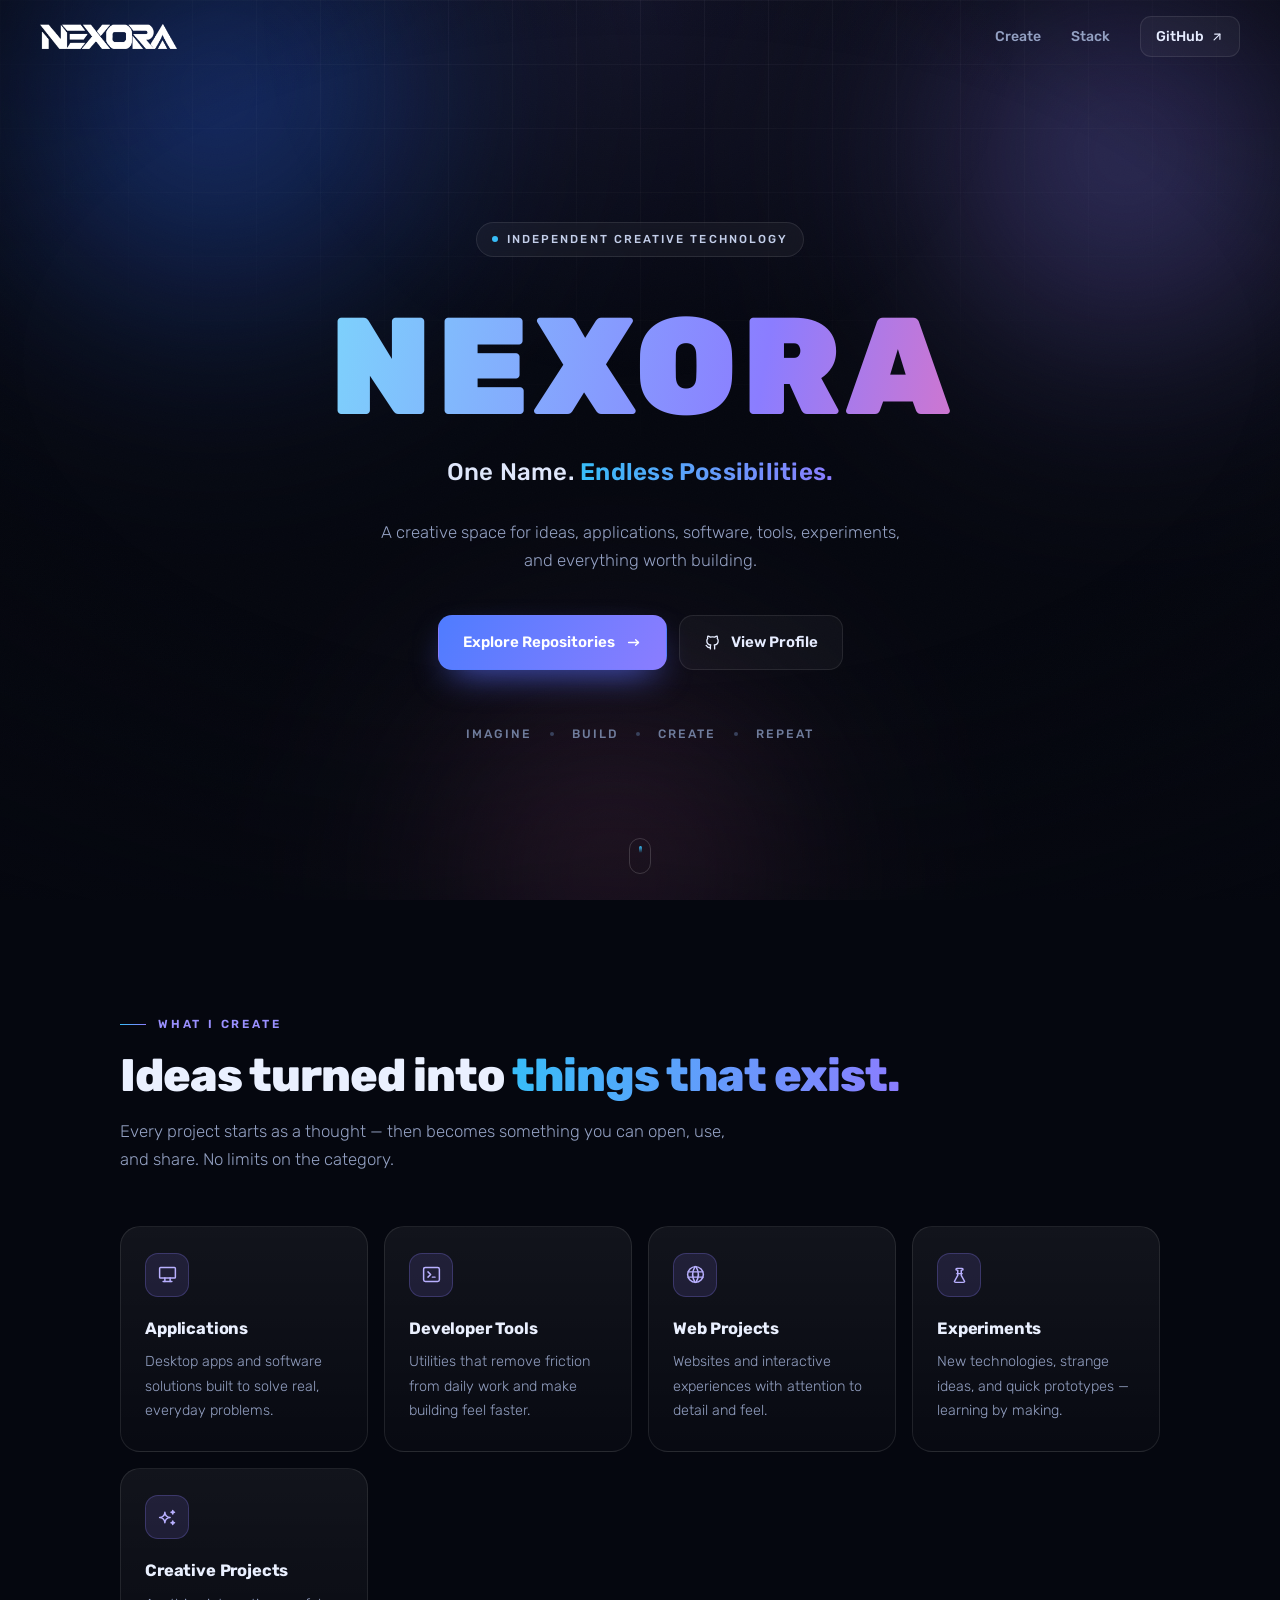
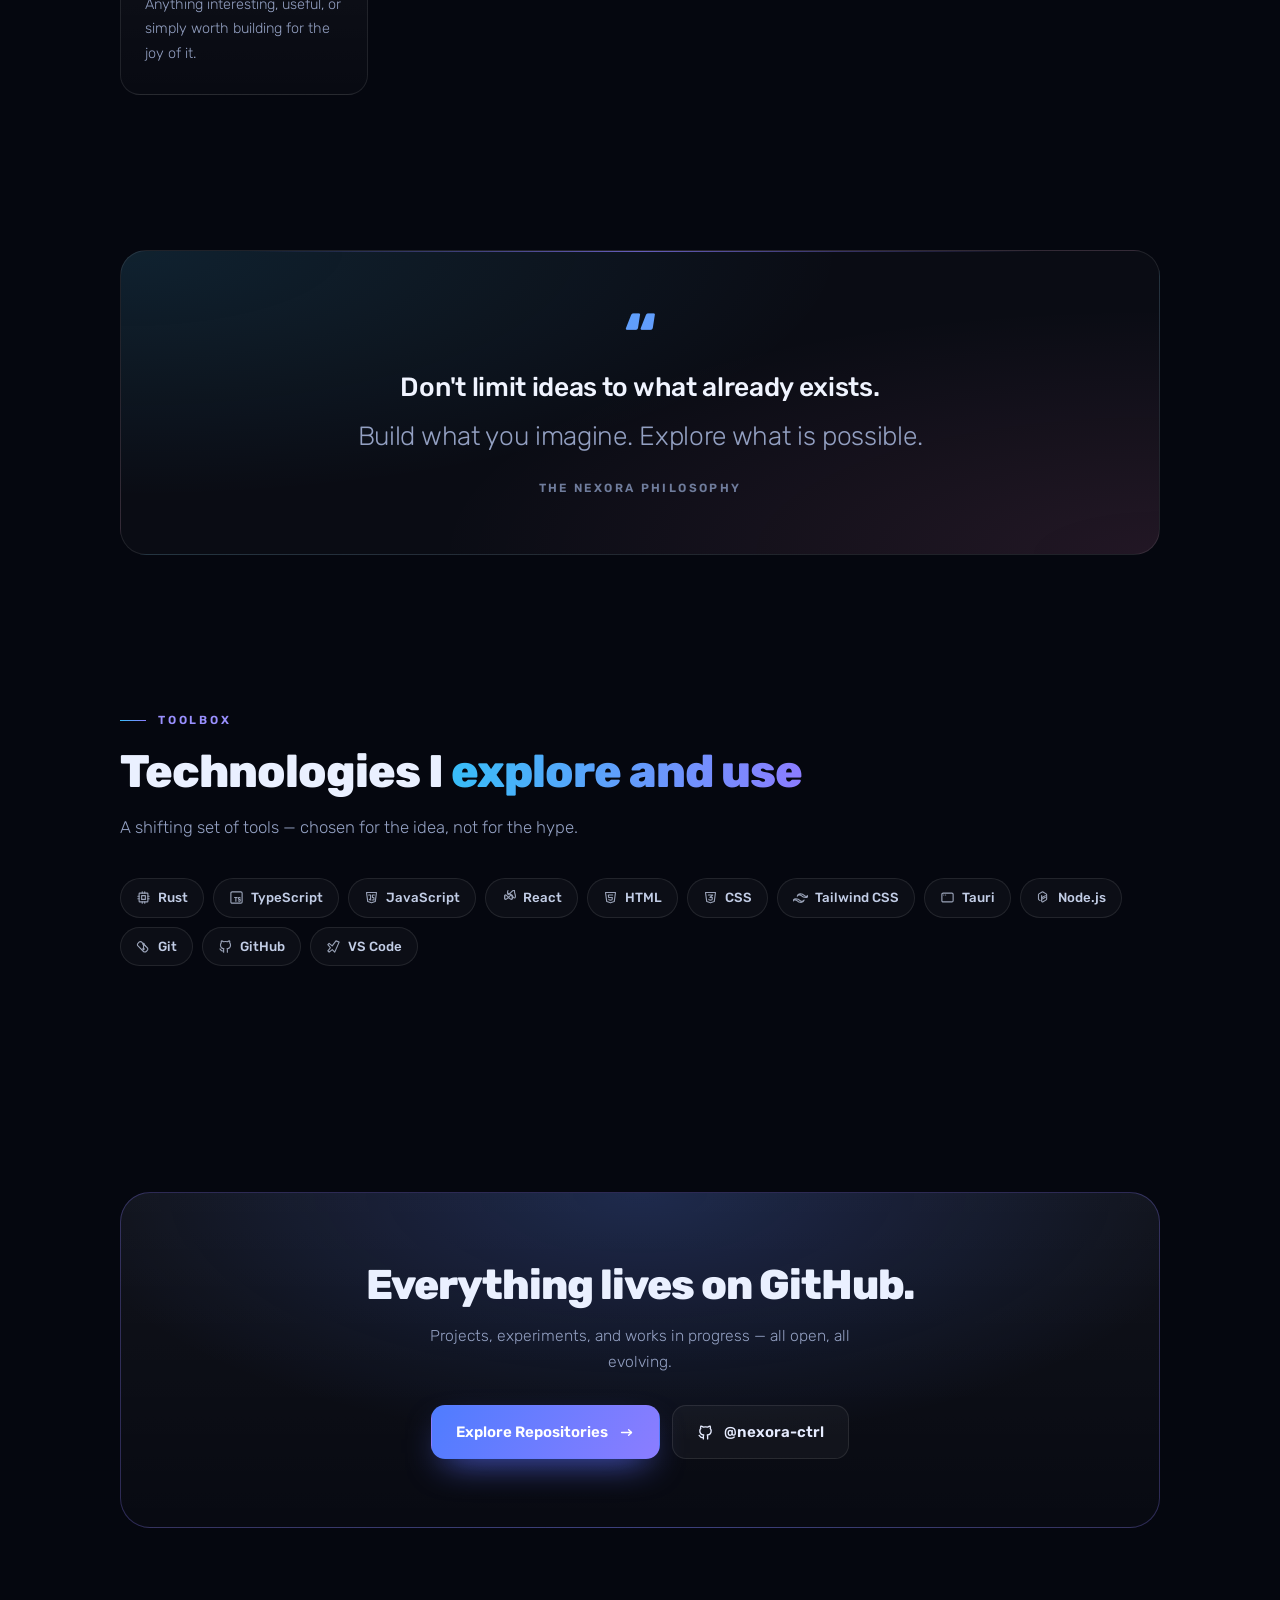
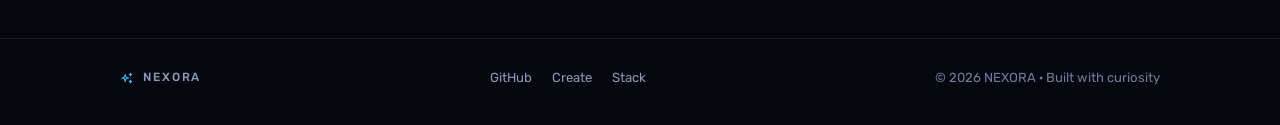
==== index.html @ 75164901 "feat: redesign landing page with Rubik font, Tabler icons, custom white logo, and blue gradient favi" ====
<!DOCTYPE html>
<html lang="en">
<head>
  <meta charset="UTF-8" />
  <meta name="viewport" content="width=device-width, initial-scale=1.0" />
  <title>NEXORA — One Name. Endless Possibilities.</title>

  <meta name="description" content="NEXORA is an independent creative technology space where ideas become applications, tools, and experiments worth building." />
  <meta name="theme-color" content="#05070f" />
  <meta name="color-scheme" content="dark" />

  <!-- Open Graph -->
  <meta property="og:type" content="website" />
  <meta property="og:title" content="NEXORA — One Name. Endless Possibilities." />
  <meta property="og:description" content="A creative space for ideas, applications, software, tools, and experiments worth building." />
  <meta property="og:url" content="https://nexora-ctrl.github.io" />

  <!-- Favicon -->
  <link rel="icon" type="image/svg+xml" href="favicon.svg" />
  <link rel="icon" type="image/png" sizes="32x32" href="favicon-32x32.png" />
  <link rel="apple-touch-icon" sizes="192x192" href="favicon.png" />

  <!-- Font: Rubik -->
  <link rel="preconnect" href="https://fonts.googleapis.com" />
  <link rel="preconnect" href="https://fonts.gstatic.com" crossorigin />
  <link href="https://fonts.googleapis.com/css2?family=Rubik:ital,wght@0,300..900;1,300..900&display=swap" rel="stylesheet" />

  <link rel="stylesheet" href="style.css" />
</head>

<body>
  <!-- Decorative background -->
  <div class="bg" aria-hidden="true">
    <div class="aurora a1"></div>
    <div class="aurora a2"></div>
    <div class="aurora a3"></div>
    <div class="grid"></div>
    <div class="grain"></div>
    <div class="vignette"></div>
  </div>
  <div class="spotlight" aria-hidden="true"></div>

  <!-- Header -->
  <header class="site-header" id="header">
    <a class="brand" href="#top" aria-label="NEXORA — back to top">
      <img src="logo-white.png" alt="NEXORA" class="brand-logo" width="138" height="25" />
    </a>
    <nav class="nav" aria-label="Main navigation">
      <a href="#create">Create</a>
      <a href="#stack">Stack</a>
      <a class="nav-cta" href="https://github.com/nexora-ctrl" target="_blank" rel="noopener">
        <span>GitHub</span>
        <svg xmlns="http://www.w3.org/2000/svg" width="14" height="14" viewBox="0 0 24 24" fill="none" stroke="currentColor" stroke-width="2" stroke-linecap="round" stroke-linejoin="round" class="icon-tabler" aria-hidden="true">
          <path stroke="none" d="M0 0h24v24H0z" fill="none"/>
          <path d="M17 7l-10 10" />
          <path d="M8 7l9 0l0 9" />
        </svg>
      </a>
    </nav>
  </header>

  <main id="top">
    <!-- Hero -->
    <section class="hero">
      <p class="badge reveal" style="--d: 0ms">
        <span class="dot" aria-hidden="true"></span>
        Independent Creative Technology
      </p>

      <h1 class="reveal" style="--d: 90ms">NEXORA</h1>

      <p class="tagline reveal" style="--d: 170ms">
        One Name. <span>Endless Possibilities.</span>
      </p>

      <p class="lead reveal" style="--d: 240ms">
        A creative space for ideas, applications, software, tools,
        experiments, and everything worth building.
      </p>

      <div class="actions reveal" style="--d: 320ms">
        <a class="btn btn-primary" href="https://github.com/nexora-ctrl?tab=repositories" target="_blank" rel="noopener">
          <span>Explore Repositories</span>
          <svg xmlns="http://www.w3.org/2000/svg" width="18" height="18" viewBox="0 0 24 24" fill="none" stroke="currentColor" stroke-width="2" stroke-linecap="round" stroke-linejoin="round" class="icon-tabler" aria-hidden="true">
            <path stroke="none" d="M0 0h24v24H0z" fill="none"/>
            <path d="M5 12l14 0" />
            <path d="M15 16l4 -4" />
            <path d="M15 8l4 4" />
          </svg>
        </a>
        <a class="btn btn-ghost" href="https://github.com/nexora-ctrl" target="_blank" rel="noopener">
          <svg xmlns="http://www.w3.org/2000/svg" width="18" height="18" viewBox="0 0 24 24" fill="none" stroke="currentColor" stroke-width="2" stroke-linecap="round" stroke-linejoin="round" class="icon-tabler" aria-hidden="true">
            <path stroke="none" d="M0 0h24v24H0z" fill="none"/>
            <path d="M9 19c-4.3 1.4 -4.3 -2.5 -6 -3m12 5v-3.5c0 -1 .1 -1.4 -.5 -2c2.8 -.3 5.5 -1.4 5.5 -6a4.6 4.6 0 0 0 -1.3 -3.2a4.2 4.2 0 0 0 -.1 -3.2s-1.1 -.3 -3.5 1.3a12.3 12.3 0 0 0 -6.2 0c-2.4 -1.6 -3.5 -1.3 -3.5 -1.3a4.2 4.2 0 0 0 -.1 3.2a4.6 4.6 0 0 0 -1.3 3.2c0 4.6 2.7 5.7 5.5 6c-.6 .6 -.6 1.2 -.5 2v3.5" />
          </svg>
          <span>View Profile</span>
        </a>
      </div>

      <div class="hero-meta reveal" style="--d: 400ms">
        <span>Imagine</span>
        <span class="sep" aria-hidden="true"></span>
        <span>Build</span>
        <span class="sep" aria-hidden="true"></span>
        <span>Create</span>
        <span class="sep" aria-hidden="true"></span>
        <span>Repeat</span>
      </div>

      <div class="scroll-hint" aria-hidden="true"><i></i></div>
    </section>

    <!-- What I create -->
    <section class="section wrap" id="create">
      <p class="eyebrow reveal">What I Create</p>
      <h2 class="reveal" style="--d: 70ms">
        Ideas turned into <em>things that exist.</em>
      </h2>
      <p class="lead reveal" style="--d: 130ms">
        Every project starts as a thought — then becomes something you can
        open, use, and share. No limits on the category.
      </p>

      <div class="cards">
        <article class="card reveal" style="--d: 0ms">
          <div class="icon" aria-hidden="true">
            <svg xmlns="http://www.w3.org/2000/svg" width="22" height="22" viewBox="0 0 24 24" fill="none" stroke="currentColor" stroke-width="1.8" stroke-linecap="round" stroke-linejoin="round" class="icon-tabler">
              <path stroke="none" d="M0 0h24v24H0z" fill="none"/>
              <path d="M3 5a1 1 0 0 1 1 -1h16a1 1 0 0 1 1 1v10a1 1 0 0 1 -1 1h-16a1 1 0 0 1 -1 -1v-10z" />
              <path d="M7 20h10" />
              <path d="M9 16v4" />
              <path d="M15 16v4" />
            </svg>
          </div>
          <h3>Applications</h3>
          <p>Desktop apps and software solutions built to solve real, everyday problems.</p>
        </article>

        <article class="card reveal" style="--d: 80ms">
          <div class="icon" aria-hidden="true">
            <svg xmlns="http://www.w3.org/2000/svg" width="22" height="22" viewBox="0 0 24 24" fill="none" stroke="currentColor" stroke-width="1.8" stroke-linecap="round" stroke-linejoin="round" class="icon-tabler">
              <path stroke="none" d="M0 0h24v24H0z" fill="none"/>
              <path d="M8 9l3 3l-3 3" />
              <path d="M13 15l3 0" />
              <path d="M3 4m0 2a2 2 0 0 1 2 -2h14a2 2 0 0 1 2 2v12a2 2 0 0 1 -2 2h-14a2 2 0 0 1 -2 -2z" />
            </svg>
          </div>
          <h3>Developer Tools</h3>
          <p>Utilities that remove friction from daily work and make building feel faster.</p>
        </article>

        <article class="card reveal" style="--d: 160ms">
          <div class="icon" aria-hidden="true">
            <svg xmlns="http://www.w3.org/2000/svg" width="22" height="22" viewBox="0 0 24 24" fill="none" stroke="currentColor" stroke-width="1.8" stroke-linecap="round" stroke-linejoin="round" class="icon-tabler">
              <path stroke="none" d="M0 0h24v24H0z" fill="none"/>
              <path d="M3 12a9 9 0 1 0 18 0a9 9 0 0 0 -18 0" />
              <path d="M3.6 9h16.8" />
              <path d="M3.6 15h16.8" />
              <path d="M11.5 3a17 17 0 0 0 0 18" />
              <path d="M12.5 3a17 17 0 0 1 0 18" />
            </svg>
          </div>
          <h3>Web Projects</h3>
          <p>Websites and interactive experiences with attention to detail and feel.</p>
        </article>

        <article class="card reveal" style="--d: 240ms">
          <div class="icon" aria-hidden="true">
            <svg xmlns="http://www.w3.org/2000/svg" width="22" height="22" viewBox="0 0 24 24" fill="none" stroke="currentColor" stroke-width="1.8" stroke-linecap="round" stroke-linejoin="round" class="icon-tabler">
              <path stroke="none" d="M0 0h24v24H0z" fill="none"/>
              <path d="M6.141 20a2 2 0 0 0 1.859 1h8a2 2 0 0 0 1.859 -1l-3.859 -7v-6h1a1 1 0 0 0 0 -2h-6a1 1 0 0 0 0 2h1v6l-3.859 7z" />
              <path d="M9 11l6 0" />
            </svg>
          </div>
          <h3>Experiments</h3>
          <p>New technologies, strange ideas, and quick prototypes — learning by making.</p>
        </article>

        <article class="card reveal" style="--d: 320ms">
          <div class="icon" aria-hidden="true">
            <svg xmlns="http://www.w3.org/2000/svg" width="22" height="22" viewBox="0 0 24 24" fill="none" stroke="currentColor" stroke-width="1.8" stroke-linecap="round" stroke-linejoin="round" class="icon-tabler">
              <path stroke="none" d="M0 0h24v24H0z" fill="none"/>
              <path d="M16 18a2 2 0 0 1 2 2a2 2 0 0 1 2 -2a2 2 0 0 1 -2 -2a2 2 0 0 1 -2 2zm0 -12a2 2 0 0 1 2 2a2 2 0 0 1 2 -2a2 2 0 0 1 -2 -2a2 2 0 0 1 -2 2zm-7 12a6 6 0 0 1 6 -6a6 6 0 0 1 -6 -6a6 6 0 0 1 -6 6a6 6 0 0 1 6 6z" />
            </svg>
          </div>
          <h3>Creative Projects</h3>
          <p>Anything interesting, useful, or simply worth building for the joy of it.</p>
        </article>
      </div>
    </section>

    <!-- Philosophy -->
    <div class="quote-block wrap">
      <div class="quote-inner reveal">
        <div class="qmark" aria-hidden="true">&ldquo;</div>
        <blockquote>
          Don't limit ideas to what already exists.
          <span>Build what you imagine. Explore what is possible.</span>
        </blockquote>
        <cite>The NEXORA Philosophy</cite>
      </div>
    </div>

    <!-- Stack -->
    <section class="section wrap" id="stack">
      <p class="eyebrow reveal">Toolbox</p>
      <h2 class="reveal" style="--d: 70ms">
        Technologies I <em>explore and use</em>
      </h2>
      <p class="lead reveal" style="--d: 130ms">
        A shifting set of tools — chosen for the idea, not for the hype.
      </p>

      <div class="chips reveal" style="--d: 200ms">
        <span class="chip">
          <svg xmlns="http://www.w3.org/2000/svg" width="15" height="15" viewBox="0 0 24 24" fill="none" stroke="currentColor" stroke-width="1.8" stroke-linecap="round" stroke-linejoin="round" class="icon-tabler" aria-hidden="true"><path stroke="none" d="M0 0h24v24H0z" fill="none"/><path d="M5 5m0 1a1 1 0 0 1 1 -1h12a1 1 0 0 1 1 1v12a1 1 0 0 1 -1 1h-12a1 1 0 0 1 -1 -1z" /><path d="M9 9h6v6h-6z" /><path d="M3 10h2" /><path d="M3 14h2" /><path d="M10 3v2" /><path d="M14 3v2" /><path d="M21 10h-2" /><path d="M21 14h-2" /><path d="M14 21v-2" /><path d="M10 21v-2" /></svg>
          Rust
        </span>
        <span class="chip">
          <svg xmlns="http://www.w3.org/2000/svg" width="15" height="15" viewBox="0 0 24 24" fill="none" stroke="currentColor" stroke-width="1.8" stroke-linecap="round" stroke-linejoin="round" class="icon-tabler" aria-hidden="true"><path stroke="none" d="M0 0h24v24H0z" fill="none"/><path d="M15 17.5c.32 .32 .754 .5 1.2 .5h.55a1.25 1.25 0 0 0 1.25 -1.25v-.5a1.25 1.25 0 0 0 -1.25 -1.25h-.5a1.25 1.25 0 0 1 -1.25 -1.25v-.5c0 -.69 .56 -1.25 1.25 -1.25h.55c.446 0 .88 .18 1.2 .5" /><path d="M9 12h4" /><path d="M11 12v6" /><path d="M21 19a2 2 0 0 1 -2 2h-14a2 2 0 0 1 -2 -2v-14a2 2 0 0 1 2 -2h14a2 2 0 0 1 2 2v14z" /></svg>
          TypeScript
        </span>
        <span class="chip">
          <svg xmlns="http://www.w3.org/2000/svg" width="15" height="15" viewBox="0 0 24 24" fill="none" stroke="currentColor" stroke-width="1.8" stroke-linecap="round" stroke-linejoin="round" class="icon-tabler" aria-hidden="true"><path stroke="none" d="M0 0h24v24H0z" fill="none"/><path d="M20 4l-2 14.5l-6 2l-6 -2l-2 -14.5z" /><path d="M7.5 8h3v8l-2 -1" /><path d="M16.5 8h-2.5a.5 .5 0 0 0 -.5 .5v3a.5 .5 0 0 0 .5 .5h1.4a.5 .5 0 0 1 .5 .5v3a.5 .5 0 0 1 -.5 .5h-2.5" /></svg>
          JavaScript
        </span>
        <span class="chip">
          <svg xmlns="http://www.w3.org/2000/svg" width="15" height="15" viewBox="0 0 24 24" fill="none" stroke="currentColor" stroke-width="1.8" stroke-linecap="round" stroke-linejoin="round" class="icon-tabler" aria-hidden="true"><path stroke="none" d="M0 0h24v24H0z" fill="none"/><path d="M6.306 8.711c-1.257 3.551 -.75 6.423 .908 6.423c3.48 0 7.85 -7.423 9.47 -7.423c1.62 0 2.158 2.872 .902 6.423" /><path d="M17.694 8.711c1.257 3.551 .75 6.423 -.908 6.423c-3.48 0 -7.85 -7.423 -9.47 -7.423c-1.62 0 -2.158 2.872 -.902 6.423" /><path d="M12 5.423c3.48 0 7.85 7.423 9.47 7.423c1.62 0 2.158 -2.872 .902 -6.423c-1.257 -3.551 -.75 -6.423 -.908 -6.423c-3.48 0 -7.85 7.423 -9.47 7.423c-1.62 0 -2.158 -2.872 -.902 -6.423" /></svg>
          React
        </span>
        <span class="chip">
          <svg xmlns="http://www.w3.org/2000/svg" width="15" height="15" viewBox="0 0 24 24" fill="none" stroke="currentColor" stroke-width="1.8" stroke-linecap="round" stroke-linejoin="round" class="icon-tabler" aria-hidden="true"><path stroke="none" d="M0 0h24v24H0z" fill="none"/><path d="M20 4l-2 14.5l-6 2l-6 -2l-2 -14.5z" /><path d="M15.5 8h-7l.5 4h6l-.5 3.5l-2.5 .75l-2.5 -.75l-.1 -.5" /></svg>
          HTML
        </span>
        <span class="chip">
          <svg xmlns="http://www.w3.org/2000/svg" width="15" height="15" viewBox="0 0 24 24" fill="none" stroke="currentColor" stroke-width="1.8" stroke-linecap="round" stroke-linejoin="round" class="icon-tabler" aria-hidden="true"><path stroke="none" d="M0 0h24v24H0z" fill="none"/><path d="M20 4l-2 14.5l-6 2l-6 -2l-2 -14.5z" /><path d="M8.5 8h7l-4.5 4h4l-.5 3.5l-2.5 .75l-2.5 -.75l-.1 -.5" /></svg>
          CSS
        </span>
        <span class="chip">
          <svg xmlns="http://www.w3.org/2000/svg" width="15" height="15" viewBox="0 0 24 24" fill="none" stroke="currentColor" stroke-width="1.8" stroke-linecap="round" stroke-linejoin="round" class="icon-tabler" aria-hidden="true"><path stroke="none" d="M0 0h24v24H0z" fill="none"/><path d="M11.667 6c-2.49 0 -4.083 1.25 -4.78 3.75a6.002 6.002 0 0 1 2.447 -1.667c1.603 -.616 2.748 -.183 3.928 1.018c1.921 1.961 4.156 2.9 6.705 2.9c2.49 0 4.083 -1.25 4.78 -3.75a6.002 6.002 0 0 1 -2.447 1.667c-1.603 .616 -2.748 .183 -3.928 -1.018c-1.921 -1.961 -4.156 -2.9 -6.705 -2.9z" /><path d="M4.667 14c-2.49 0 -4.083 1.25 -4.78 3.75a6.002 6.002 0 0 1 2.447 -1.667c1.603 -.616 2.748 -.183 3.928 1.018c1.921 1.961 4.156 2.9 6.705 2.9c2.49 0 4.083 -1.25 4.78 -3.75a6.002 6.002 0 0 1 -2.447 1.667c-1.603 .616 -2.748 .183 -3.928 -1.018c-1.921 -1.961 -4.156 -2.9 -6.705 -2.9z" /></svg>
          Tailwind CSS
        </span>
        <span class="chip">
          <svg xmlns="http://www.w3.org/2000/svg" width="15" height="15" viewBox="0 0 24 24" fill="none" stroke="currentColor" stroke-width="1.8" stroke-linecap="round" stroke-linejoin="round" class="icon-tabler" aria-hidden="true"><path stroke="none" d="M0 0h24v24H0z" fill="none"/><path d="M3 5m0 2a2 2 0 0 1 2 -2h14a2 2 0 0 1 2 2v10a2 2 0 0 1 -2 2h-14a2 2 0 0 1 -2 -2z" /><path d="M6 8h.01" /><path d="M9 8h.01" /></svg>
          Tauri
        </span>
        <span class="chip">
          <svg xmlns="http://www.w3.org/2000/svg" width="15" height="15" viewBox="0 0 24 24" fill="none" stroke="currentColor" stroke-width="1.8" stroke-linecap="round" stroke-linejoin="round" class="icon-tabler" aria-hidden="true"><path stroke="none" d="M0 0h24v24H0z" fill="none"/><path d="M9 9v8.5a1.5 1.5 0 0 0 2.25 1.3l5 -3a1.5 1.5 0 0 0 .75 -1.3v-7a1.5 1.5 0 0 0 -.75 -1.3l-5 -3a1.5 1.5 0 0 0 -1.5 0l-5 3a1.5 1.5 0 0 0 -.75 1.3v7a1.5 1.5 0 0 0 .75 1.3l1.75 1.05" /><path d="M9 15l6 -3.5" /><path d="M15 9l-6 3.5" /></svg>
          Node.js
        </span>
        <span class="chip">
          <svg xmlns="http://www.w3.org/2000/svg" width="15" height="15" viewBox="0 0 24 24" fill="none" stroke="currentColor" stroke-width="1.8" stroke-linecap="round" stroke-linejoin="round" class="icon-tabler" aria-hidden="true"><path stroke="none" d="M16 12m-1 0a1 1 0 1 0 2 0a1 1 0 1 0 -2 0" /><path d="M12 8m-1 0a1 1 0 1 0 2 0a1 1 0 1 0 -2 0" /><path d="M12 16m-1 0a1 1 0 1 0 2 0a1 1 0 1 0 -2 0" /><path d="M12 15v-6" /><path d="M15 11l-2 -2" /><path d="M11 7l-1.85 -1.85a3.02 3.02 0 0 0 -4.3 0l-1.7 1.7a3.02 3.02 0 0 0 0 4.3l8.85 8.85a3.02 3.02 0 0 0 4.3 0l1.7 -1.7a3.02 3.02 0 0 0 0 -4.3l-8.85 -8.85" /></svg>
          Git
        </span>
        <span class="chip">
          <svg xmlns="http://www.w3.org/2000/svg" width="15" height="15" viewBox="0 0 24 24" fill="none" stroke="currentColor" stroke-width="1.8" stroke-linecap="round" stroke-linejoin="round" class="icon-tabler" aria-hidden="true"><path stroke="none" d="M0 0h24v24H0z" fill="none"/><path d="M9 19c-4.3 1.4 -4.3 -2.5 -6 -3m12 5v-3.5c0 -1 .1 -1.4 -.5 -2c2.8 -.3 5.5 -1.4 5.5 -6a4.6 4.6 0 0 0 -1.3 -3.2a4.2 4.2 0 0 0 -.1 -3.2s-1.1 -.3 -3.5 1.3a12.3 12.3 0 0 0 -6.2 0c-2.4 -1.6 -3.5 -1.3 -3.5 -1.3a4.2 4.2 0 0 0 -.1 3.2a4.6 4.6 0 0 0 -1.3 3.2c0 4.6 2.7 5.7 5.5 6c-.6 .6 -.6 1.2 -.5 2v3.5" /></svg>
          GitHub
        </span>
        <span class="chip">
          <svg xmlns="http://www.w3.org/2000/svg" width="15" height="15" viewBox="0 0 24 24" fill="none" stroke="currentColor" stroke-width="1.8" stroke-linecap="round" stroke-linejoin="round" class="icon-tabler" aria-hidden="true"><path stroke="none" d="M0 0h24v24H0z" fill="none"/><path d="M16 3l5 2l-7 16l-4 -4l-5 4l-2 -2l4 -5l-4 -5l2 -2l5 4z" /></svg>
          VS Code
        </span>
      </div>
    </section>

    <!-- CTA -->
    <section class="cta wrap">
      <div class="cta-inner reveal">
        <h2>Everything lives on GitHub.</h2>
        <p>Projects, experiments, and works in progress — all open, all evolving.</p>
        <div class="actions">
          <a class="btn btn-primary" href="https://github.com/nexora-ctrl?tab=repositories" target="_blank" rel="noopener">
            <span>Explore Repositories</span>
            <svg xmlns="http://www.w3.org/2000/svg" width="18" height="18" viewBox="0 0 24 24" fill="none" stroke="currentColor" stroke-width="2" stroke-linecap="round" stroke-linejoin="round" class="icon-tabler" aria-hidden="true">
              <path stroke="none" d="M0 0h24v24H0z" fill="none"/>
              <path d="M5 12l14 0" />
              <path d="M15 16l4 -4" />
              <path d="M15 8l4 4" />
            </svg>
          </a>
          <a class="btn btn-ghost" href="https://github.com/nexora-ctrl" target="_blank" rel="noopener">
            <svg xmlns="http://www.w3.org/2000/svg" width="18" height="18" viewBox="0 0 24 24" fill="none" stroke="currentColor" stroke-width="2" stroke-linecap="round" stroke-linejoin="round" class="icon-tabler" aria-hidden="true">
              <path stroke="none" d="M0 0h24v24H0z" fill="none"/>
              <path d="M9 19c-4.3 1.4 -4.3 -2.5 -6 -3m12 5v-3.5c0 -1 .1 -1.4 -.5 -2c2.8 -.3 5.5 -1.4 5.5 -6a4.6 4.6 0 0 0 -1.3 -3.2a4.2 4.2 0 0 0 -.1 -3.2s-1.1 -.3 -3.5 1.3a12.3 12.3 0 0 0 -6.2 0c-2.4 -1.6 -3.5 -1.3 -3.5 -1.3a4.2 4.2 0 0 0 -.1 3.2a4.6 4.6 0 0 0 -1.3 3.2c0 4.6 2.7 5.7 5.5 6c-.6 .6 -.6 1.2 -.5 2v3.5" />
            </svg>
            <span>@nexora-ctrl</span>
          </a>
        </div>
      </div>
    </section>
  </main>

  <footer class="site-footer">
    <div class="wrap footer-inner">
      <span class="left">
        <svg xmlns="http://www.w3.org/2000/svg" width="14" height="14" viewBox="0 0 24 24" fill="none" stroke="currentColor" stroke-width="2" stroke-linecap="round" stroke-linejoin="round" class="icon-tabler" aria-hidden="true" style="color: var(--cyan);"><path stroke="none" d="M0 0h24v24H0z" fill="none"/><path d="M16 18a2 2 0 0 1 2 2a2 2 0 0 1 2 -2a2 2 0 0 1 -2 -2a2 2 0 0 1 -2 2zm0 -12a2 2 0 0 1 2 2a2 2 0 0 1 2 -2a2 2 0 0 1 -2 -2a2 2 0 0 1 -2 2zm-7 12a6 6 0 0 1 6 -6a6 6 0 0 1 -6 -6a6 6 0 0 1 -6 6a6 6 0 0 1 6 6z" /></svg>
        NEXORA
      </span>
      <div class="footer-links">
        <a href="https://github.com/nexora-ctrl" target="_blank" rel="noopener">GitHub</a>
        <a href="#create">Create</a>
        <a href="#stack">Stack</a>
      </div>
      <span>&copy; 2026 NEXORA &middot; Built with curiosity</span>
    </div>
  </footer>

  <noscript>
    <style>.reveal { opacity: 1; transform: none; }</style>
  </noscript>

  <script>
    (function () {
      "use strict";

      var reduceMotion = window.matchMedia("(prefers-reduced-motion: reduce)").matches;

      /* --- Header state on scroll --- */
      var header = document.getElementById("header");
      var onScroll = function () {
        if (window.scrollY > 24) header.classList.add("scrolled");
        else header.classList.remove("scrolled");
      };
      window.addEventListener("scroll", onScroll, { passive: true });
      onScroll();

      /* --- Reveal on scroll --- */
      var items = document.querySelectorAll(".reveal");
      if (reduceMotion || !("IntersectionObserver" in window)) {
        items.forEach(function (el) { el.classList.add("in"); });
      } else {
        var io = new IntersectionObserver(function (entries) {
          entries.forEach(function (entry) {
            if (entry.isIntersecting) {
              entry.target.classList.add("in");
              io.unobserve(entry.target);
            }
          });
        }, { threshold: 0.12, rootMargin: "0px 0px -8% 0px" });
        items.forEach(function (el) { io.observe(el); });
      }

      /* --- Cursor spotlight (desktop only) --- */
      if (!reduceMotion && window.matchMedia("(pointer: fine)").matches) {
        var root = document.documentElement;
        var mx = 0, my = 0, queued = false;

        var paint = function () {
          root.style.setProperty("--mx", mx + "px");
          root.style.setProperty("--my", my + "px");
          queued = false;
        };

        window.addEventListener("pointermove", function (e) {
          mx = e.clientX;
          my = e.clientY;
          if (!queued) {
            queued = true;
            window.requestAnimationFrame(paint);
          }
        }, { passive: true });
      }

      /* --- Card glow follows pointer --- */
      if (!reduceMotion && window.matchMedia("(pointer: fine)").matches) {
        document.querySelectorAll(".card").forEach(function (card) {
          card.addEventListener("pointermove", function (e) {
            var r = card.getBoundingClientRect();
            card.style.setProperty("--cx", (e.clientX - r.left) + "px");
            card.style.setProperty("--cy", (e.clientY - r.top) + "px");
          });
        });
      }
    })();
  </script>
</body>
</html>
---- style.css ----
﻿    /* ============ TOKENS ============ */
    :root {
      --bg: #05070f;
      --bg-soft: #0a0f20;
      --ink: #eaf0ff;
      --muted: #93a0c2;
      --line: rgba(255, 255, 255, 0.09);
      --cyan: #38bdf8;
      --violet: #8b7dff;
      --pink: #f472b6;
      --radius: 20px;
      --max: 1120px;
      --ease: cubic-bezier(0.2, 0.7, 0.2, 1);
      --mx: 50%;
      --my: 0%;
    }

    *, *::before, *::after {
      box-sizing: border-box;
      font-family: "Rubik", system-ui, -apple-system, sans-serif;
    }

    html, body, button, input, select, textarea, a, h1, h2, h3, h4, h5, h6, p, span, blockquote, cite {
      font-family: "Rubik", system-ui, -apple-system, sans-serif;
    }

    html {
      scroll-behavior: smooth;
      -webkit-text-size-adjust: 100%;
    }

    body {
      margin: 0;
      background: var(--bg);
      color: var(--ink);
      font-family: "Rubik", system-ui, -apple-system, sans-serif;
      font-weight: 400;
      line-height: 1.65;
      overflow-x: hidden;
      -webkit-font-smoothing: antialiased;
      -moz-osx-font-smoothing: grayscale;
    }

    ::selection {
      background: rgba(139, 125, 255, 0.35);
      color: #fff;
    }

    a { color: inherit; }

    /* ============ BACKGROUND LAYERS ============ */
    .bg {
      position: fixed;
      inset: 0;
      z-index: 0;
      overflow: hidden;
      pointer-events: none;
    }

    .aurora {
      position: absolute;
      border-radius: 50%;
      filter: blur(90px);
      opacity: 0.55;
      mix-blend-mode: screen;
      will-change: transform;
    }

    .a1 {
      width: 54vw; height: 54vw;
      min-width: 420px; min-height: 420px;
      top: -20vw; left: -10vw;
      background: radial-gradient(circle, rgba(47, 107, 255, 0.85), transparent 65%);
      animation: drift1 24s ease-in-out infinite;
    }

    .a2 {
      width: 48vw; height: 48vw;
      min-width: 380px; min-height: 380px;
      top: -12vw; right: -12vw;
      background: radial-gradient(circle, rgba(139, 125, 255, 0.75), transparent 65%);
      animation: drift2 28s ease-in-out infinite;
    }

    .a3 {
      width: 40vw; height: 40vw;
      min-width: 320px; min-height: 320px;
      bottom: -18vw; left: 28%;
      background: radial-gradient(circle, rgba(244, 114, 182, 0.42), transparent 68%);
      animation: drift3 32s ease-in-out infinite;
    }

    @keyframes drift1 {
      0%, 100% { transform: translate3d(0, 0, 0) scale(1); }
      50%      { transform: translate3d(6vw, 5vh, 0) scale(1.12); }
    }
    @keyframes drift2 {
      0%, 100% { transform: translate3d(0, 0, 0) scale(1.05); }
      50%      { transform: translate3d(-5vw, 7vh, 0) scale(0.92); }
    }
    @keyframes drift3 {
      0%, 100% { transform: translate3d(0, 0, 0) scale(1); }
      50%      { transform: translate3d(-7vw, -6vh, 0) scale(1.15); }
    }

    /* faint technical grid, faded toward the bottom */
    .grid {
      position: absolute;
      inset: 0;
      background-image:
        linear-gradient(to right, rgba(255, 255, 255, 0.045) 1px, transparent 1px),
        linear-gradient(to bottom, rgba(255, 255, 255, 0.045) 1px, transparent 1px);
      background-size: 64px 64px;
      -webkit-mask-image: radial-gradient(ellipse 90% 65% at 50% 0%, #000 0%, transparent 78%);
      mask-image: radial-gradient(ellipse 90% 65% at 50% 0%, #000 0%, transparent 78%);
    }

    /* film grain for depth */
    .grain {
      position: absolute;
      inset: -50%;
      background-image: url("data:image/svg+xml,%3Csvg xmlns='http://www.w3.org/2000/svg' width='180' height='180'%3E%3Cfilter id='n'%3E%3CfeTurbulence type='fractalNoise' baseFrequency='0.85' numOctaves='3' stitchTiles='stitch'/%3E%3C/filter%3E%3Crect width='100%25' height='100%25' filter='url(%23n)' opacity='0.55'/%3E%3C/svg%3E");
      opacity: 0.035;
      mix-blend-mode: overlay;
    }

    .vignette {
      position: absolute;
      inset: 0;
      background: radial-gradient(ellipse 120% 90% at 50% 40%, transparent 40%, rgba(5, 7, 15, 0.85) 100%);
    }

    /* cursor spotlight (position driven by rAF, so no CSS transition needed) */
    .spotlight {
      position: fixed;
      inset: 0;
      z-index: 1;
      pointer-events: none;
      background: radial-gradient(620px circle at var(--mx) var(--my), rgba(139, 125, 255, 0.10), transparent 62%);
    }

    @media (pointer: coarse) {
      .spotlight { display: none; }
    }

    /* ============ HEADER ============ */
    .site-header {
      position: fixed;
      top: 0; left: 0; right: 0;
      z-index: 30;
      display: flex;
      align-items: center;
      justify-content: space-between;
      gap: 16px;
      padding: 16px clamp(18px, 5vw, 40px);
      transition: background 0.4s var(--ease), border-color 0.4s var(--ease), padding 0.4s var(--ease);
      border-bottom: 1px solid transparent;
    }

    .site-header.scrolled {
      padding-top: 11px;
      padding-bottom: 11px;
      background: rgba(5, 7, 15, 0.72);
      border-bottom-color: var(--line);
      -webkit-backdrop-filter: blur(16px) saturate(150%);
      backdrop-filter: blur(16px) saturate(150%);
    }

    .brand {
      display: inline-flex;
      align-items: center;
      text-decoration: none;
      color: var(--ink);
      transition: opacity 0.3s var(--ease), transform 0.3s var(--ease);
    }

    .brand:hover {
      opacity: 0.88;
      transform: translateY(-1px);
    }

    .brand-logo {
      display: block;
      height: clamp(20px, 2.2vw, 25px);
      width: auto;
      object-fit: contain;
    }

    .nav {
      display: flex;
      align-items: center;
      gap: clamp(14px, 2.4vw, 30px);
    }

    .nav a {
      font-size: 0.88rem;
      font-weight: 500;
      color: var(--muted);
      text-decoration: none;
      transition: color 0.3s var(--ease);
      position: relative;
    }

    .nav a:not(.nav-cta)::after {
      content: "";
      position: absolute;
      left: 0; bottom: -6px;
      width: 100%; height: 1px;
      background: linear-gradient(90deg, var(--cyan), var(--violet));
      transform: scaleX(0);
      transform-origin: left;
      transition: transform 0.35s var(--ease);
    }

    .nav a:not(.nav-cta):hover { color: #fff; }
    .nav a:not(.nav-cta):hover::after { transform: scaleX(1); }

    .nav-cta {
      display: inline-flex;
      align-items: center;
      gap: 6px;
      padding: 8px 15px;
      border-radius: 11px;
      border: 1px solid var(--line);
      background: rgba(255, 255, 255, 0.04);
      color: #e6ecff !important;
      font-size: 0.86rem;
      font-weight: 500;
      transition: background 0.3s var(--ease), border-color 0.3s var(--ease), transform 0.3s var(--ease);
    }

    .nav-cta svg {
      width: 14px;
      height: 14px;
      stroke: currentColor;
      fill: none;
      stroke-width: 2;
      stroke-linecap: round;
      stroke-linejoin: round;
      transition: transform 0.3s var(--ease);
    }

    .nav-cta:hover {
      background: rgba(255, 255, 255, 0.09);
      border-color: rgba(255, 255, 255, 0.22);
      transform: translateY(-1px);
    }

    .nav-cta:hover svg {
      transform: translate(2px, -2px);
    }

    @media (max-width: 640px) {
      .nav a:not(.nav-cta) { display: none; }
    }

    /* ============ LAYOUT ============ */
    .wrap {
      position: relative;
      z-index: 2;
      width: 100%;
      max-width: var(--max);
      margin: 0 auto;
      padding-inline: clamp(20px, 5vw, 40px);
    }

    /* ============ HERO ============ */
    .hero {
      position: relative;
      z-index: 2;
      min-height: 100vh;
      min-height: 100svh;
      display: flex;
      flex-direction: column;
      align-items: center;
      justify-content: center;
      text-align: center;
      padding: clamp(120px, 17vh, 180px) clamp(20px, 5vw, 40px) clamp(70px, 11vh, 120px);
    }

    .badge {
      display: inline-flex;
      align-items: center;
      gap: 9px;
      padding: 7px 15px;
      border-radius: 999px;
      border: 1px solid var(--line);
      background: rgba(255, 255, 255, 0.045);
      -webkit-backdrop-filter: blur(10px);
      backdrop-filter: blur(10px);
      font-size: 0.72rem;
      font-weight: 500;
      letter-spacing: 0.18em;
      text-transform: uppercase;
      color: #c3cee9;
    }

    .badge .dot {
      width: 6px; height: 6px;
      border-radius: 50%;
      background: var(--cyan);
      box-shadow: 0 0 0 0 rgba(56, 189, 248, 0.7);
      animation: pulse 2.6s ease-out infinite;
    }

    @keyframes pulse {
      0%   { box-shadow: 0 0 0 0 rgba(56, 189, 248, 0.6); }
      70%  { box-shadow: 0 0 0 9px rgba(56, 189, 248, 0); }
      100% { box-shadow: 0 0 0 0 rgba(56, 189, 248, 0); }
    }

    .hero h1 {
      margin: clamp(20px, 4vh, 34px) 0 0;
      font-size: clamp(3.3rem, 14vw, 8.6rem);
      font-weight: 900;
      line-height: 0.94;
      letter-spacing: 0.035em;
      text-indent: 0.035em;
      background: linear-gradient(100deg, #7dd3fc, #8b7dff 32%, #f472b6 54%, #8b7dff 74%, #7dd3fc 100%);
      background-size: 220% 100%;
      -webkit-background-clip: text;
      background-clip: text;
      color: transparent;
      animation: shimmer 10s linear infinite;
    }

    @keyframes shimmer {
      0%   { background-position: 0% 50%; }
      100% { background-position: 220% 50%; }
    }

    .tagline {
      margin: clamp(14px, 2.4vh, 22px) 0 0;
      font-size: clamp(1.05rem, 2.7vw, 1.5rem);
      font-weight: 500;
      letter-spacing: 0.01em;
      color: #dfe7fb;
    }

    .tagline span {
      background: linear-gradient(90deg, var(--cyan), var(--violet));
      -webkit-background-clip: text;
      background-clip: text;
      color: transparent;
      font-weight: 600;
    }

    .lead {
      max-width: 54ch;
      margin: clamp(18px, 3vh, 26px) 0 0;
      font-size: clamp(0.95rem, 1.6vw, 1.05rem);
      font-weight: 300;
      color: var(--muted);
    }

    .actions {
      display: flex;
      flex-wrap: wrap;
      justify-content: center;
      gap: 12px;
      margin-top: clamp(28px, 4.5vh, 42px);
    }

    .btn {
      display: inline-flex;
      align-items: center;
      gap: 10px;
      padding: 14px 24px;
      border-radius: 14px;
      font-family: inherit;
      font-size: 0.94rem;
      font-weight: 600;
      text-decoration: none;
      border: 1px solid transparent;
      transition: transform 0.35s var(--ease), box-shadow 0.35s var(--ease),
                  background 0.35s var(--ease), border-color 0.35s var(--ease);
    }

    .btn svg {
      width: 17px; height: 17px;
      stroke: currentColor;
      fill: none;
      stroke-width: 1.9;
      stroke-linecap: round;
      stroke-linejoin: round;
      transition: transform 0.35s var(--ease);
    }

    .btn:hover svg { transform: translateX(3px); }

    .btn-primary {
      background: linear-gradient(120deg, #4f7cff, #8b7dff);
      color: #fff;
      box-shadow: 0 14px 36px -14px rgba(91, 110, 255, 0.95);
    }

    .btn-primary:hover {
      transform: translateY(-2px);
      box-shadow: 0 22px 48px -14px rgba(91, 110, 255, 1);
    }

    .btn-ghost {
      border-color: var(--line);
      background: rgba(255, 255, 255, 0.035);
      color: #e6ecff;
    }

    .btn-ghost:hover {
      background: rgba(255, 255, 255, 0.075);
      border-color: rgba(255, 255, 255, 0.22);
      transform: translateY(-2px);
    }

    .hero-meta {
      display: flex;
      flex-wrap: wrap;
      justify-content: center;
      align-items: center;
      gap: 10px 18px;
      margin-top: clamp(34px, 6vh, 56px);
      font-size: 0.76rem;
      letter-spacing: 0.16em;
      text-transform: uppercase;
      color: #6f7c9c;
      font-weight: 500;
    }

    .hero-meta .sep {
      width: 4px; height: 4px;
      border-radius: 50%;
      background: #38415c;
    }

    .scroll-hint {
      position: absolute;
      bottom: 26px;
      left: 50%;
      transform: translateX(-50%);
      width: 22px; height: 36px;
      border: 1px solid rgba(255, 255, 255, 0.16);
      border-radius: 12px;
      display: grid;
      justify-items: center;
      padding-top: 7px;
    }

    .scroll-hint i {
      width: 3px; height: 7px;
      border-radius: 2px;
      background: linear-gradient(180deg, var(--cyan), transparent);
      animation: wheel 1.9s ease-in-out infinite;
    }

    @keyframes wheel {
      0%, 100% { opacity: 0; transform: translateY(0); }
      40%      { opacity: 1; }
      80%      { opacity: 0; transform: translateY(10px); }
    }

    @media (max-height: 680px) {
      .scroll-hint { display: none; }
    }

    /* ============ SECTIONS ============ */
    .section {
      position: relative;
      z-index: 2;
      padding-block: clamp(64px, 9vw, 118px);
      scroll-margin-top: 90px;
    }

    .eyebrow {
      display: flex;
      align-items: center;
      gap: 12px;
      margin: 0 0 16px;
      font-size: 0.73rem;
      font-weight: 600;
      letter-spacing: 0.24em;
      text-transform: uppercase;
      color: #9a90ff;
    }

    .eyebrow::before {
      content: "";
      width: 26px; height: 1px;
      background: linear-gradient(90deg, var(--cyan), var(--violet));
    }

    .section h2 {
      margin: 0 0 16px;
      font-size: clamp(1.75rem, 4.3vw, 2.85rem);
      font-weight: 800;
      line-height: 1.14;
      letter-spacing: -0.022em;
    }

    .section h2 em {
      font-style: normal;
      background: linear-gradient(90deg, var(--cyan), var(--violet));
      -webkit-background-clip: text;
      background-clip: text;
      color: transparent;
    }

    .section .lead {
      margin: 0;
      max-width: 62ch;
    }

    /* ============ CARDS ============ */
    .cards {
      display: grid;
      gap: 16px;
      grid-template-columns: repeat(auto-fit, minmax(238px, 1fr));
      margin-top: clamp(34px, 5vw, 52px);
    }

    .card {
      position: relative;
      padding: 26px 24px 28px;
      border-radius: var(--radius);
      border: 1px solid var(--line);
      background: linear-gradient(180deg, rgba(255, 255, 255, 0.055), rgba(255, 255, 255, 0.014));
      overflow: hidden;
      isolation: isolate;
      transition: transform 0.45s var(--ease), border-color 0.45s var(--ease), box-shadow 0.45s var(--ease);
    }

    .card::after {
      content: "";
      position: absolute;
      inset: 0;
      z-index: -1;
      background: radial-gradient(300px circle at var(--cx, 50%) var(--cy, 0%), rgba(139, 125, 255, 0.18), transparent 65%);
      opacity: 0;
      transition: opacity 0.45s var(--ease);
    }

    .card:hover {
      transform: translateY(-6px);
      border-color: rgba(139, 125, 255, 0.42);
      box-shadow: 0 28px 60px -34px rgba(80, 90, 255, 0.9);
    }

    .card:hover::after { opacity: 1; }

    .icon {
      display: grid;
      place-items: center;
      width: 44px; height: 44px;
      margin-bottom: 18px;
      border-radius: 13px;
      background: rgba(139, 125, 255, 0.13);
      border: 1px solid rgba(139, 125, 255, 0.26);
      color: #b9b0ff;
      transition: background 0.45s var(--ease), color 0.45s var(--ease), transform 0.45s var(--ease);
    }

    .icon svg {
      width: 21px; height: 21px;
      stroke: currentColor;
      fill: none;
      stroke-width: 1.7;
      stroke-linecap: round;
      stroke-linejoin: round;
    }

    .card:hover .icon {
      background: rgba(139, 125, 255, 0.22);
      color: #d8d3ff;
      transform: translateY(-2px) rotate(-4deg);
    }

    .card h3 {
      margin: 0 0 8px;
      font-size: 1.03rem;
      font-weight: 700;
      letter-spacing: -0.01em;
    }

    .card p {
      margin: 0;
      font-size: 0.9rem;
      font-weight: 300;
      line-height: 1.7;
      color: var(--muted);
    }

    /* ============ QUOTE ============ */
    .quote-block {
      position: relative;
      z-index: 2;
      padding-block: clamp(20px, 4vw, 40px);
    }

    .quote-inner {
      position: relative;
      padding: clamp(30px, 5.5vw, 56px);
      border-radius: 26px;
      border: 1px solid var(--line);
      background:
        radial-gradient(120% 140% at 0% 0%, rgba(56, 189, 248, 0.12), transparent 58%),
        radial-gradient(120% 140% at 100% 100%, rgba(244, 114, 182, 0.10), transparent 58%),
        rgba(255, 255, 255, 0.025);
      text-align: center;
      overflow: hidden;
    }

    .quote-inner::before {
      content: "";
      position: absolute;
      top: 0; left: 12%;
      width: 76%; height: 1px;
      background: linear-gradient(90deg, transparent, rgba(139, 125, 255, 0.7), transparent);
    }

    .quote-inner .qmark {
      font-size: clamp(2.4rem, 6vw, 3.4rem);
      font-weight: 900;
      line-height: 1;
      background: linear-gradient(135deg, var(--cyan), var(--violet));
      -webkit-background-clip: text;
      background-clip: text;
      color: transparent;
      margin-bottom: 6px;
    }

    blockquote {
      margin: 0;
      font-size: clamp(1.1rem, 2.7vw, 1.65rem);
      font-weight: 500;
      line-height: 1.5;
      letter-spacing: -0.012em;
      color: #f0f4ff;
    }

    blockquote span {
      display: block;
      margin-top: 10px;
      font-weight: 300;
      color: var(--muted);
    }

    .quote-inner cite {
      display: block;
      margin-top: 22px;
      font-style: normal;
      font-size: 0.74rem;
      font-weight: 600;
      letter-spacing: 0.2em;
      text-transform: uppercase;
      color: #6f7c9c;
    }

    /* ============ STACK ============ */
    .chips {
      display: flex;
      flex-wrap: wrap;
      gap: 9px;
      margin-top: clamp(26px, 4vw, 36px);
    }

    .chip {
      display: inline-flex;
      align-items: center;
      gap: 7px;
      padding: 8px 15px;
      border-radius: 999px;
      border: 1px solid var(--line);
      background: rgba(255, 255, 255, 0.03);
      font-size: 0.83rem;
      font-weight: 500;
      color: #c2cde6;
      transition: color 0.3s var(--ease), border-color 0.3s var(--ease),
                  background 0.3s var(--ease), transform 0.3s var(--ease);
    }

    .chip svg {
      width: 15px;
      height: 15px;
      stroke: currentColor;
      fill: none;
      stroke-width: 1.8;
      stroke-linecap: round;
      stroke-linejoin: round;
      flex-shrink: 0;
      opacity: 0.78;
      transition: opacity 0.3s var(--ease), transform 0.3s var(--ease);
    }

    .chip:hover svg {
      opacity: 1;
      transform: scale(1.1);
    }

    .chip:hover {
      color: #fff;
      border-color: rgba(56, 189, 248, 0.5);
      background: rgba(56, 189, 248, 0.09);
      transform: translateY(-2px);
    }

    /* ============ CTA ============ */
    .cta {
      position: relative;
      z-index: 2;
      padding-block: clamp(60px, 9vw, 110px);
    }

    .cta-inner {
      position: relative;
      padding: clamp(38px, 6vw, 68px) clamp(24px, 5vw, 56px);
      border-radius: 30px;
      border: 1px solid rgba(139, 125, 255, 0.28);
      background:
        radial-gradient(90% 120% at 50% 0%, rgba(79, 124, 255, 0.22), transparent 62%),
        linear-gradient(180deg, rgba(255, 255, 255, 0.05), rgba(255, 255, 255, 0.015));
      text-align: center;
      overflow: hidden;
    }

    .cta-inner h2 {
      margin: 0 0 14px;
      font-size: clamp(1.6rem, 4.2vw, 2.6rem);
      font-weight: 800;
      letter-spacing: -0.025em;
      line-height: 1.16;
    }

    .cta-inner p {
      margin: 0 auto;
      max-width: 46ch;
      font-size: 0.98rem;
      font-weight: 300;
      color: var(--muted);
    }

    .cta-inner .actions { margin-top: 30px; }

    /* ============ FOOTER ============ */
    .site-footer {
      position: relative;
      z-index: 2;
      border-top: 1px solid var(--line);
      padding: 28px 0 36px;
    }

    .footer-inner {
      display: flex;
      flex-wrap: wrap;
      align-items: center;
      justify-content: space-between;
      gap: 14px 24px;
      font-size: 0.82rem;
      color: #6f7c9c;
    }

    .footer-inner .left {
      display: inline-flex;
      align-items: center;
      gap: 9px;
      font-weight: 500;
      letter-spacing: 0.16em;
      text-transform: uppercase;
      font-size: 0.74rem;
      color: #8d99b8;
    }

    .footer-links {
      display: flex;
      gap: 20px;
    }

    .footer-links a {
      color: #8d99b8;
      text-decoration: none;
      transition: color 0.3s var(--ease);
    }

    .footer-links a:hover { color: #fff; }

    /* ============ REVEAL ANIMATION ============ */
    .reveal {
      opacity: 0;
      transform: translateY(26px);
      transition: opacity 0.85s var(--ease), transform 0.85s var(--ease);
      transition-delay: var(--d, 0ms);
    }

    .reveal.in {
      opacity: 1;
      transform: none;
    }

    /* ============ FOCUS ============ */
    :focus-visible {
      outline: 2px solid var(--cyan);
      outline-offset: 3px;
      border-radius: 6px;
    }

    /* ============ REDUCED MOTION ============ */
    @media (prefers-reduced-motion: reduce) {
      html { scroll-behavior: auto; }
      *, *::before, *::after {
        animation-duration: 0.001ms !important;
        animation-iteration-count: 1 !important;
        transition-duration: 0.001ms !important;
      }
      .reveal { opacity: 1; transform: none; }
    }
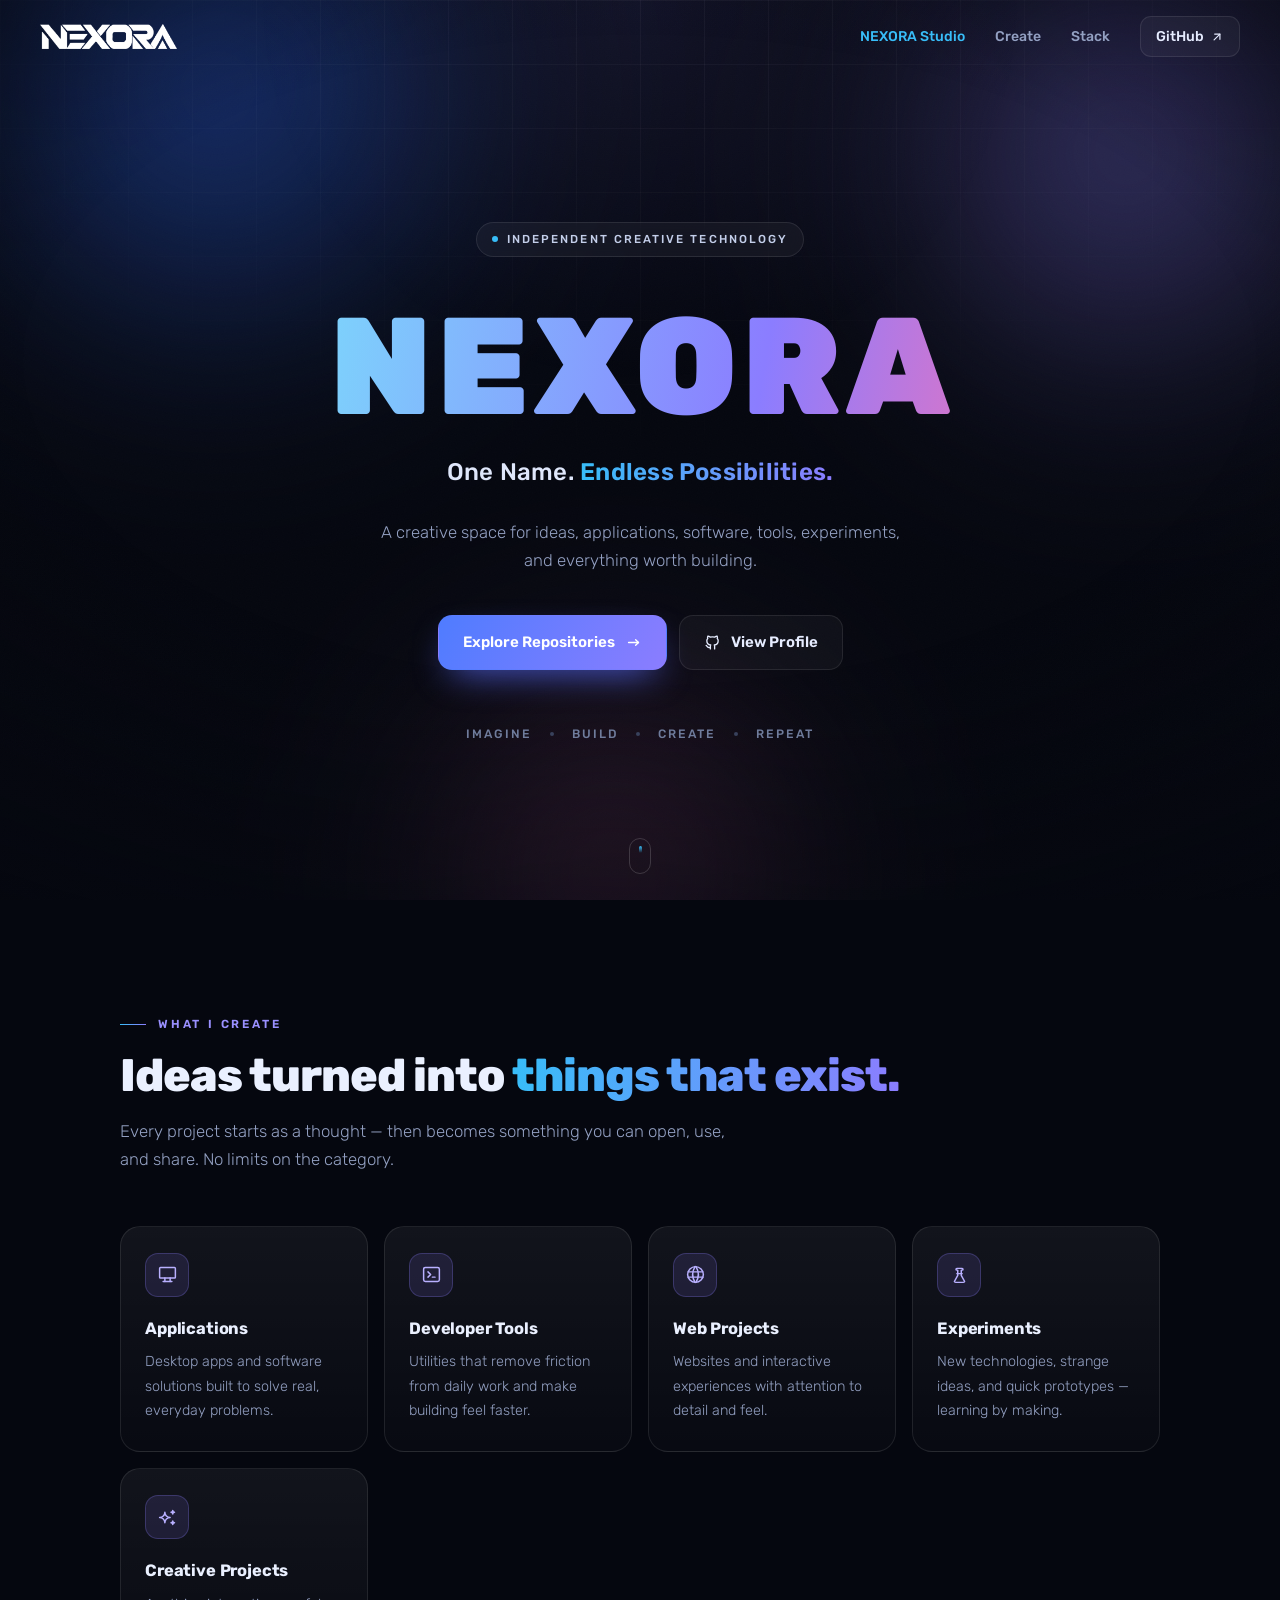
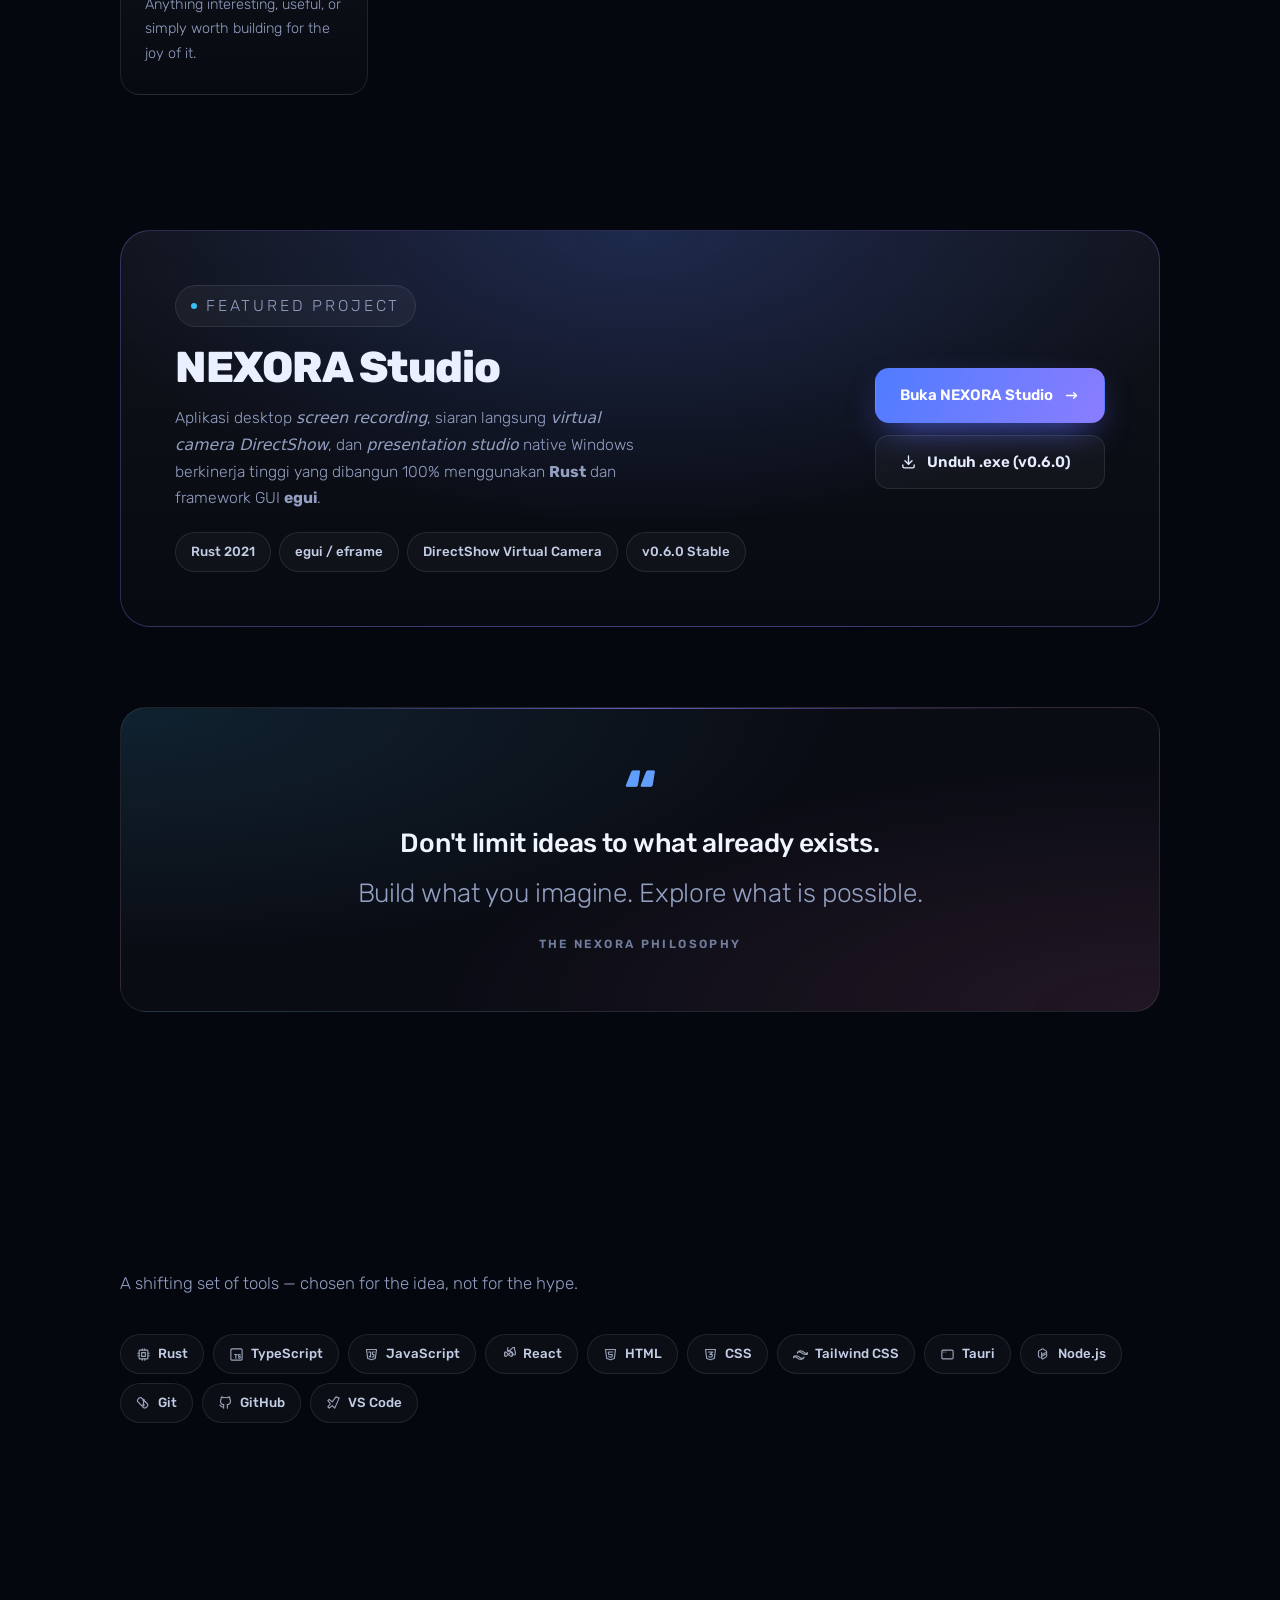
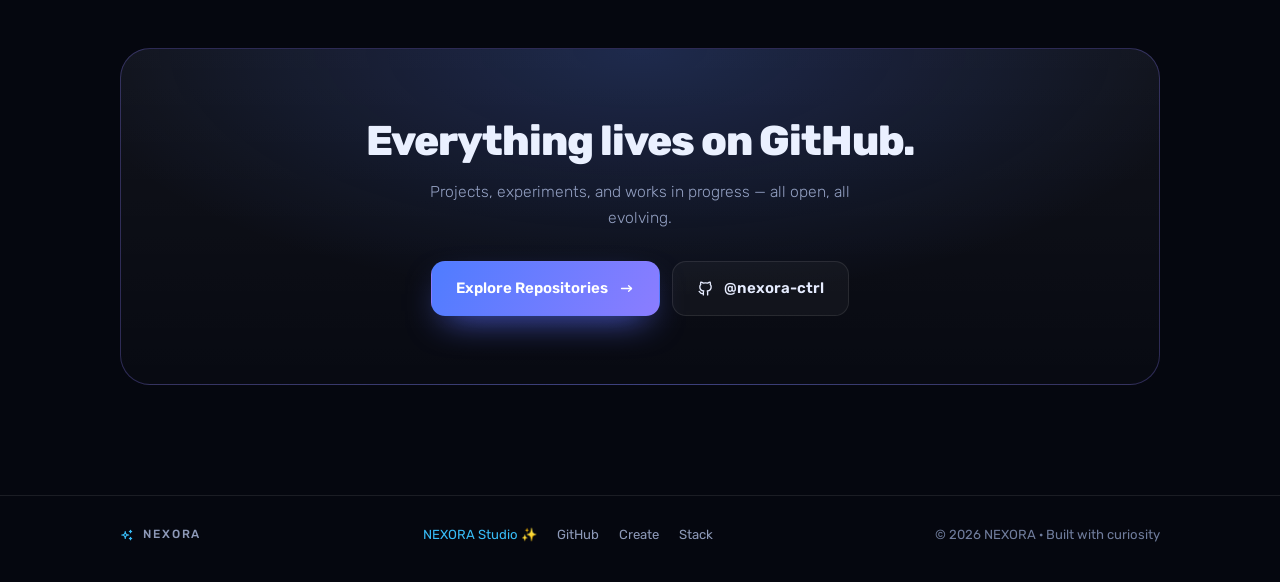
==== commit 79beee41: "feat: add dedicated NEXORA Studio project showcase page with dual-canvas mockup and feature breakdow" ====
--- a/index.html
+++ b/index.html
@@ -1,4 +1,4 @@
-<!DOCTYPE html>
+﻿<!DOCTYPE html>
 <html lang="en">
 <head>
   <meta charset="UTF-8" />
@@ -46,6 +46,7 @@
       <img src="logo-white.png" alt="NEXORA" class="brand-logo" width="138" height="25" />
     </a>
     <nav class="nav" aria-label="Main navigation">
+      <a href="studio.html" style="color: var(--cyan); font-weight: 500;">NEXORA Studio</a>
       <a href="#create">Create</a>
       <a href="#stack">Stack</a>
       <a class="nav-cta" href="https://github.com/nexora-ctrl" target="_blank" rel="noopener">
@@ -189,6 +190,50 @@
       </div>
     </section>
 
+    <!-- Featured Project: NEXORA Studio -->
+    <section class="section wrap" id="projects" style="padding-top: 20px; padding-bottom: 40px;">
+      <div class="cta-inner reveal" style="text-align: left; padding: clamp(32px, 5vw, 54px);">
+        <div style="display: flex; flex-wrap: wrap; align-items: center; justify-content: space-between; gap: 24px;">
+          <div style="max-width: 620px;">
+            <p class="badge" style="margin-bottom: 16px;">
+              <span class="dot" aria-hidden="true"></span>
+              Featured Project
+            </p>
+            <h2 style="margin: 0 0 12px; font-size: clamp(1.8rem, 4.2vw, 2.7rem);">NEXORA Studio</h2>
+            <p style="margin: 0; font-size: 0.98rem; color: var(--muted); line-height: 1.7;">
+              Aplikasi desktop <em>screen recording</em>, siaran langsung <em>virtual camera DirectShow</em>, dan <em>presentation studio</em> native Windows berkinerja tinggi yang dibangun 100% menggunakan <strong>Rust</strong> dan framework GUI <strong>egui</strong>.
+            </p>
+            <div style="display: flex; flex-wrap: wrap; gap: 8px; margin-top: 20px;">
+              <span class="chip" style="margin: 0;">Rust 2021</span>
+              <span class="chip" style="margin: 0;">egui / eframe</span>
+              <span class="chip" style="margin: 0;">DirectShow Virtual Camera</span>
+              <span class="chip" style="margin: 0;">v0.6.0 Stable</span>
+            </div>
+          </div>
+          <div style="display: flex; flex-direction: column; gap: 12px; min-width: 230px;">
+            <a class="btn btn-primary" href="studio.html">
+              <span>Buka NEXORA Studio</span>
+              <svg xmlns="http://www.w3.org/2000/svg" width="18" height="18" viewBox="0 0 24 24" fill="none" stroke="currentColor" stroke-width="2" stroke-linecap="round" stroke-linejoin="round" class="icon-tabler" aria-hidden="true">
+                <path stroke="none" d="M0 0h24v24H0z" fill="none"/>
+                <path d="M5 12l14 0" />
+                <path d="M15 16l4 -4" />
+                <path d="M15 8l4 4" />
+              </svg>
+            </a>
+            <a class="btn btn-ghost" href="https://github.com/nexora-ctrl/nexora-studio/releases" target="_blank" rel="noopener">
+              <svg xmlns="http://www.w3.org/2000/svg" width="18" height="18" viewBox="0 0 24 24" fill="none" stroke="currentColor" stroke-width="2" stroke-linecap="round" stroke-linejoin="round" class="icon-tabler" aria-hidden="true">
+                <path stroke="none" d="M0 0h24v24H0z" fill="none"/>
+                <path d="M4 17v2a2 2 0 0 0 2 2h12a2 2 0 0 0 2 -2v-2" />
+                <path d="M7 11l5 5l5 -5" />
+                <path d="M12 4l0 12" />
+              </svg>
+              <span>Unduh .exe (v0.6.0)</span>
+            </a>
+          </div>
+        </div>
+      </div>
+    </section>
+
     <!-- Philosophy -->
     <div class="quote-block wrap">
       <div class="quote-inner reveal">
@@ -297,6 +342,7 @@
         NEXORA
       </span>
       <div class="footer-links">
+        <a href="studio.html" style="color: var(--cyan);">NEXORA Studio ✨</a>
         <a href="https://github.com/nexora-ctrl" target="_blank" rel="noopener">GitHub</a>
         <a href="#create">Create</a>
         <a href="#stack">Stack</a>
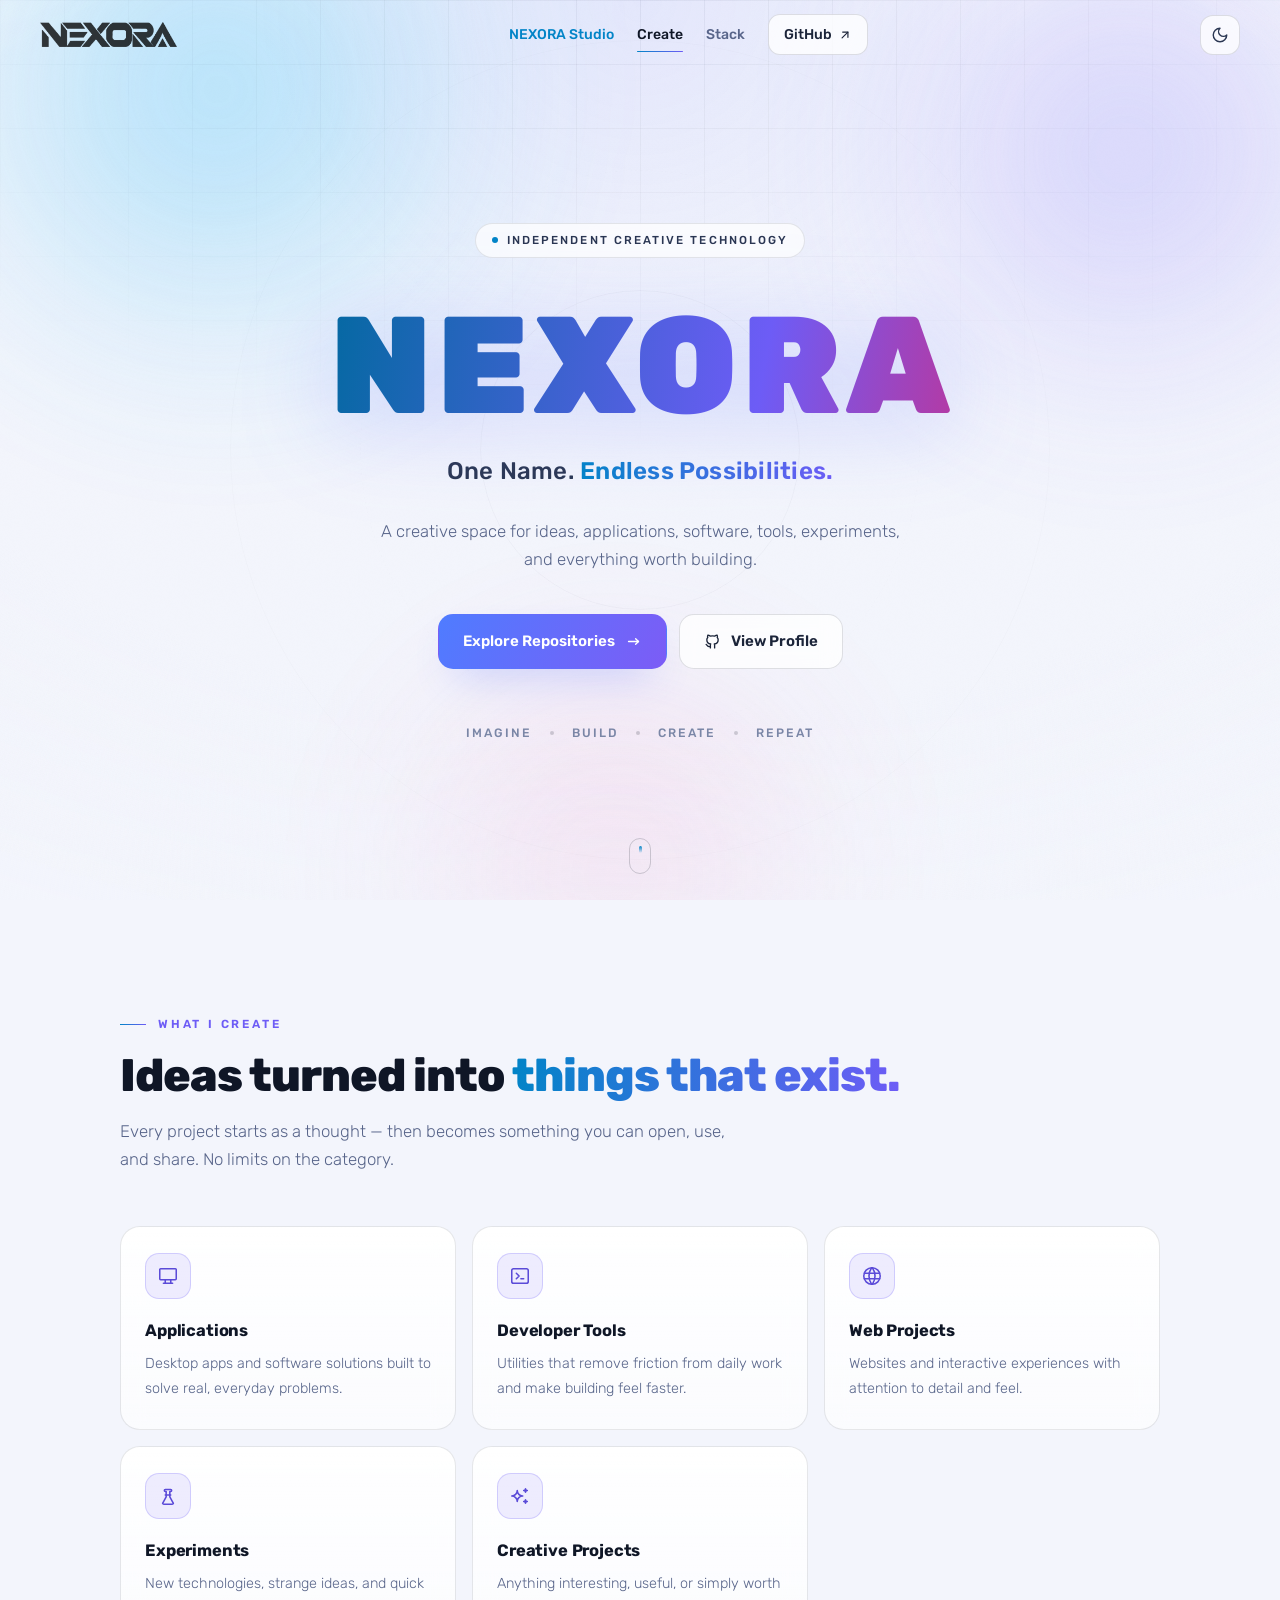
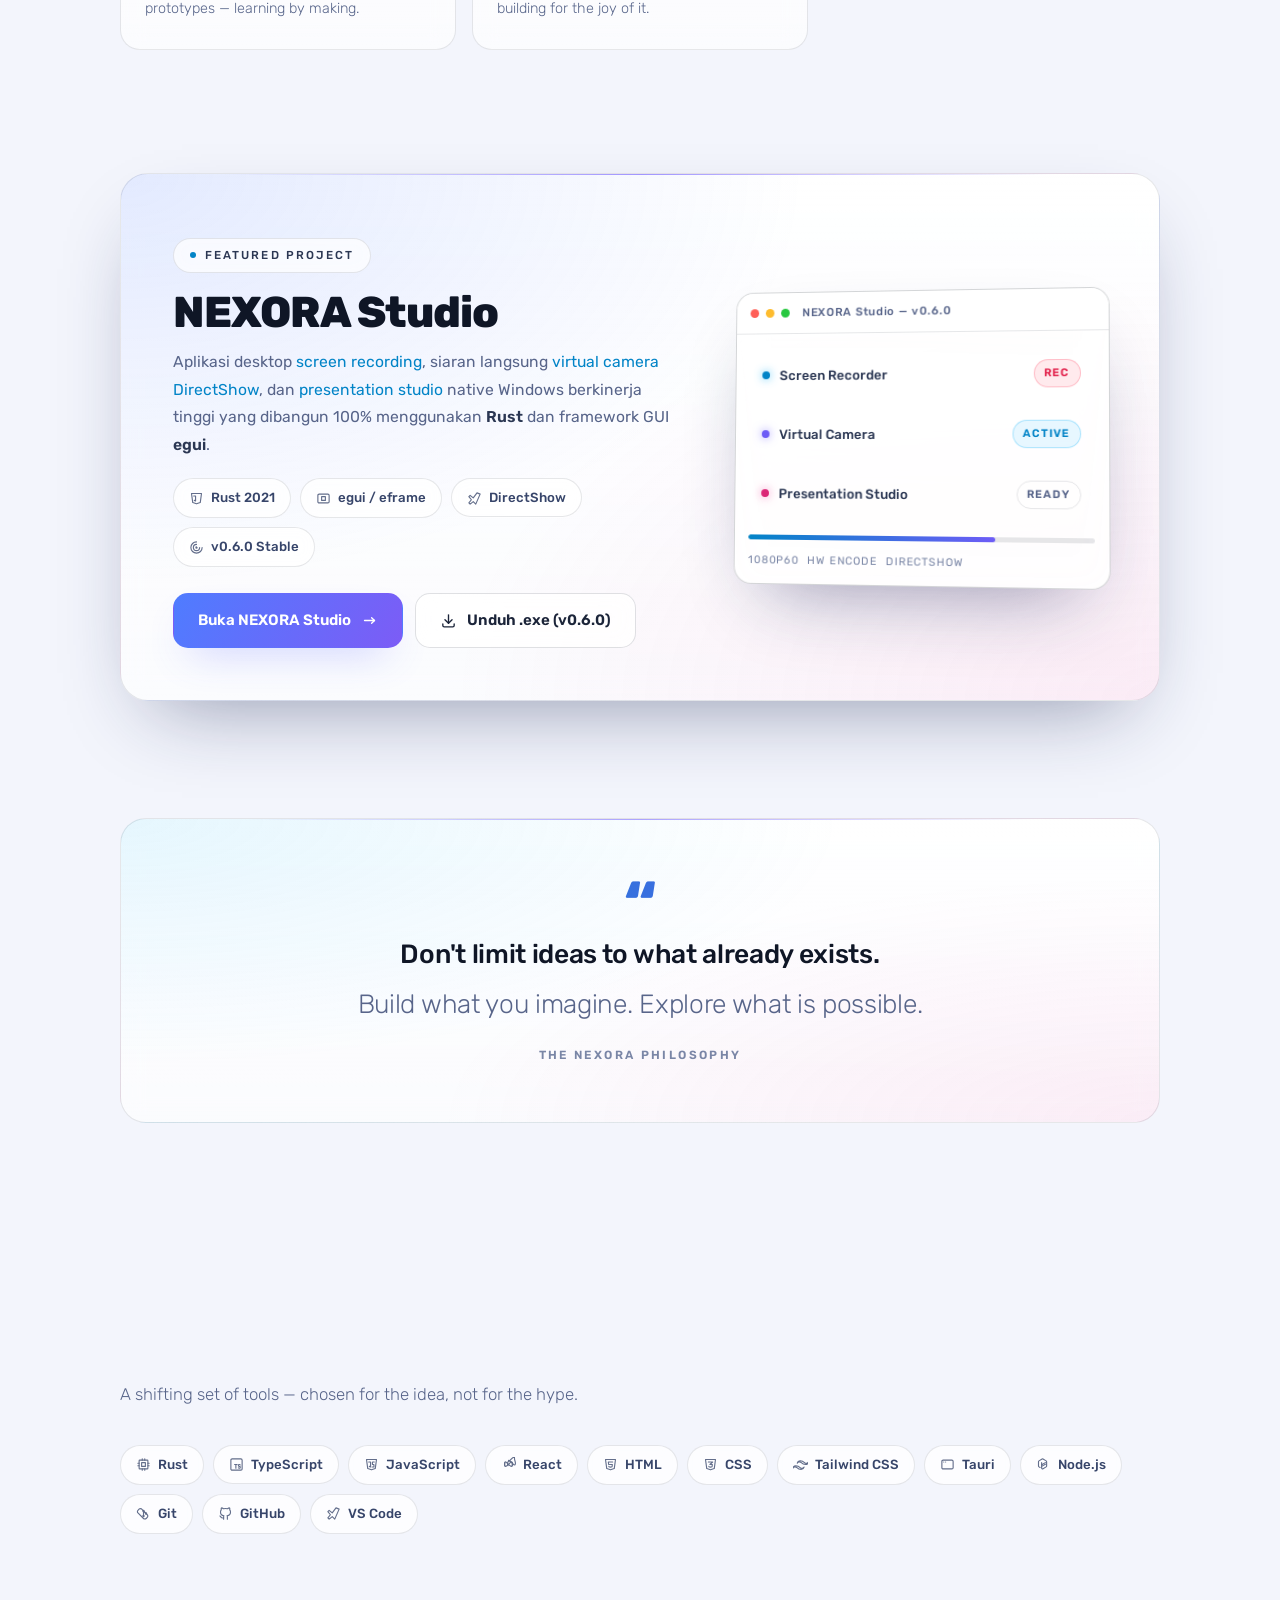
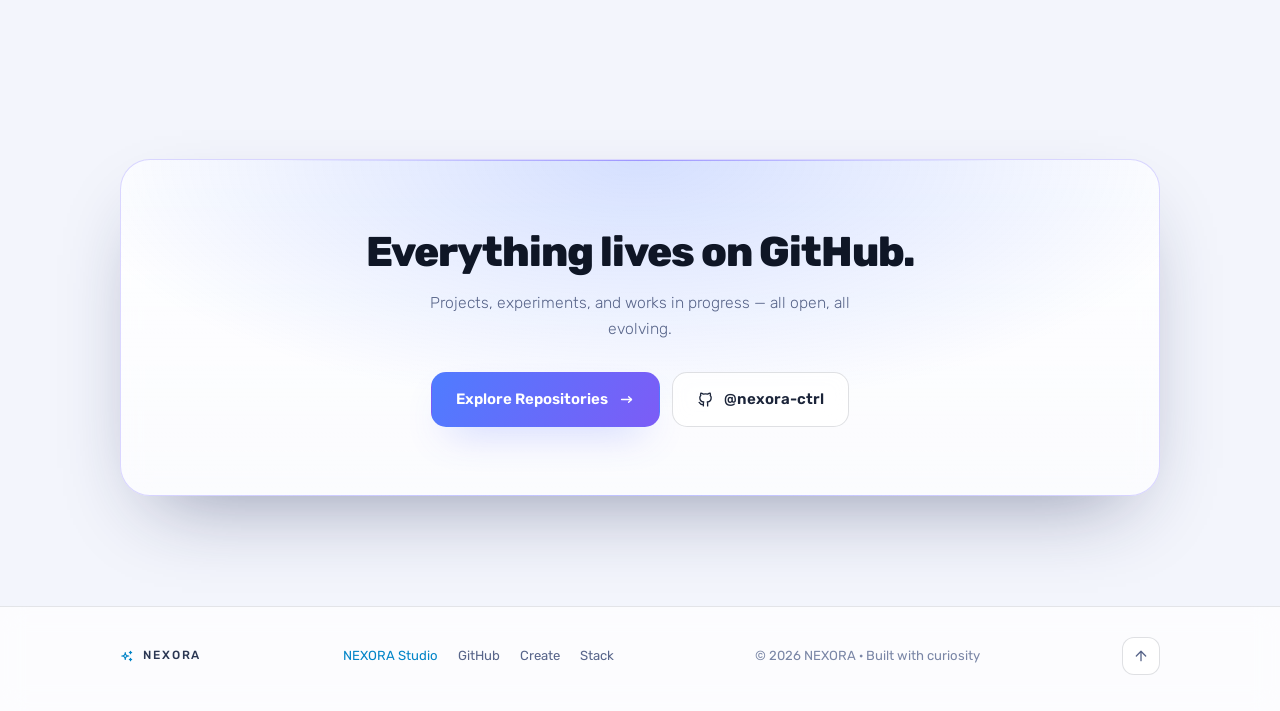
==== commit 94489e80: "Improve landing page light and dark themes" ====
--- a/index.html
+++ b/index.html
@@ -1,13 +1,13 @@
 ﻿<!DOCTYPE html>
-<html lang="en">
+<html lang="en" data-theme="dark">
 <head>
   <meta charset="UTF-8" />
   <meta name="viewport" content="width=device-width, initial-scale=1.0" />
   <title>NEXORA — One Name. Endless Possibilities.</title>
 
   <meta name="description" content="NEXORA is an independent creative technology space where ideas become applications, tools, and experiments worth building." />
-  <meta name="theme-color" content="#05070f" />
-  <meta name="color-scheme" content="dark" />
+  <meta name="theme-color" content="#060814" id="themeColor" />
+  <meta name="color-scheme" content="dark light" />
 
   <!-- Open Graph -->
   <meta property="og:type" content="website" />
@@ -25,10 +25,31 @@
   <link rel="preconnect" href="https://fonts.gstatic.com" crossorigin />
   <link href="https://fonts.googleapis.com/css2?family=Rubik:ital,wght@0,300..900;1,300..900&display=swap" rel="stylesheet" />
 
+  <!-- Theme bootstrap: set before first paint to avoid flashing -->
+  <script>
+    (function () {
+      var theme = "dark";
+      try {
+        var params = new URLSearchParams(window.location.search);
+        var forced = params.get("theme");
+        var stored = localStorage.getItem("nexora-theme");
+        theme = (forced === "light" || forced === "dark")
+          ? forced
+          : ((stored === "light" || stored === "dark")
+            ? stored
+            : (window.matchMedia("(prefers-color-scheme: light)").matches ? "light" : "dark"));
+      } catch (e) {}
+      document.documentElement.setAttribute("data-theme", theme);
+    })();
+  </script>
+
   <link rel="stylesheet" href="style.css" />
 </head>
 
 <body>
+  <!-- Reading / scroll progress -->
+  <div class="scroll-progress" aria-hidden="true"><span id="scrollBar"></span></div>
+
   <!-- Decorative background -->
   <div class="bg" aria-hidden="true">
     <div class="aurora a1"></div>
@@ -45,8 +66,9 @@
     <a class="brand" href="#top" aria-label="NEXORA — back to top">
       <img src="logo-white.png" alt="NEXORA" class="brand-logo" width="138" height="25" />
     </a>
-    <nav class="nav" aria-label="Main navigation">
-      <a href="studio.html" style="color: var(--cyan); font-weight: 500;">NEXORA Studio</a>
+
+    <nav class="nav" id="nav" aria-label="Main navigation">
+      <a href="studio.html" class="nav-studio">NEXORA Studio</a>
       <a href="#create">Create</a>
       <a href="#stack">Stack</a>
       <a class="nav-cta" href="https://github.com/nexora-ctrl" target="_blank" rel="noopener">
@@ -58,11 +80,33 @@
         </svg>
       </a>
     </nav>
+
+    <div class="header-tools">
+      <button class="theme-toggle" id="themeToggle" type="button" aria-label="Switch to light mode" aria-pressed="false" title="Ganti tema">
+        <svg class="tt-icon tt-sun" xmlns="http://www.w3.org/2000/svg" viewBox="0 0 24 24" fill="none" stroke="currentColor" stroke-width="1.9" stroke-linecap="round" stroke-linejoin="round" aria-hidden="true">
+          <circle cx="12" cy="12" r="4" />
+          <path d="M12 2v2M12 20v2M4.93 4.93l1.41 1.41M17.66 17.66l1.41 1.41M2 12h2M20 12h2M4.93 19.07l1.41-1.41M17.66 6.34l1.41-1.41" />
+        </svg>
+        <svg class="tt-icon tt-moon" xmlns="http://www.w3.org/2000/svg" viewBox="0 0 24 24" fill="none" stroke="currentColor" stroke-width="1.9" stroke-linecap="round" stroke-linejoin="round" aria-hidden="true">
+          <path d="M12 3a6 6 0 0 0 9 9 9 9 0 1 1-9-9z" />
+        </svg>
+      </button>
+
+      <button class="menu-toggle" id="menuToggle" type="button" aria-expanded="false" aria-controls="nav" aria-label="Buka menu">
+        <span></span><span></span><span></span>
+      </button>
+    </div>
   </header>
 
   <main id="top">
     <!-- Hero -->
     <section class="hero">
+      <div class="hero-art" aria-hidden="true">
+        <span class="ring r1"></span>
+        <span class="ring r2"></span>
+        <span class="ring r3"></span>
+      </div>
+
       <p class="badge reveal" style="--d: 0ms">
         <span class="dot" aria-hidden="true"></span>
         Independent Creative Technology
@@ -191,26 +235,40 @@
     </section>
 
     <!-- Featured Project: NEXORA Studio -->
-    <section class="section wrap" id="projects" style="padding-top: 20px; padding-bottom: 40px;">
-      <div class="cta-inner reveal" style="text-align: left; padding: clamp(32px, 5vw, 54px);">
-        <div style="display: flex; flex-wrap: wrap; align-items: center; justify-content: space-between; gap: 24px;">
-          <div style="max-width: 620px;">
-            <p class="badge" style="margin-bottom: 16px;">
-              <span class="dot" aria-hidden="true"></span>
-              Featured Project
-            </p>
-            <h2 style="margin: 0 0 12px; font-size: clamp(1.8rem, 4.2vw, 2.7rem);">NEXORA Studio</h2>
-            <p style="margin: 0; font-size: 0.98rem; color: var(--muted); line-height: 1.7;">
-              Aplikasi desktop <em>screen recording</em>, siaran langsung <em>virtual camera DirectShow</em>, dan <em>presentation studio</em> native Windows berkinerja tinggi yang dibangun 100% menggunakan <strong>Rust</strong> dan framework GUI <strong>egui</strong>.
-            </p>
-            <div style="display: flex; flex-wrap: wrap; gap: 8px; margin-top: 20px;">
-              <span class="chip" style="margin: 0;">Rust 2021</span>
-              <span class="chip" style="margin: 0;">egui / eframe</span>
-              <span class="chip" style="margin: 0;">DirectShow Virtual Camera</span>
-              <span class="chip" style="margin: 0;">v0.6.0 Stable</span>
-            </div>
-          </div>
-          <div style="display: flex; flex-direction: column; gap: 12px; min-width: 230px;">
+    <section class="section wrap" id="projects" style="padding-block: 8px clamp(40px, 6vw, 80px);">
+      <div class="feature reveal">
+        <div class="feature-body">
+          <p class="badge" style="margin-bottom: 0;">
+            <span class="dot" aria-hidden="true"></span>
+            Featured Project
+          </p>
+          <h2>NEXORA Studio</h2>
+          <p class="feature-desc">
+            Aplikasi desktop <em>screen recording</em>, siaran langsung <em>virtual camera DirectShow</em>,
+            dan <em>presentation studio</em> native Windows berkinerja tinggi yang dibangun 100%
+            menggunakan <strong>Rust</strong> dan framework GUI <strong>egui</strong>.
+          </p>
+
+          <div class="chips">
+            <span class="chip">
+              <svg xmlns="http://www.w3.org/2000/svg" width="15" height="15" viewBox="0 0 24 24" fill="none" stroke="currentColor" stroke-width="1.8" stroke-linecap="round" stroke-linejoin="round" class="icon-tabler" aria-hidden="true"><path stroke="none" d="M0 0h24v24H0z" fill="none"/><path d="M20 4l-2 14.5l-6 2l-6 -2l-2 -14.5z" /><path d="M7.5 8h3v8l-2 -1" /></svg>
+              Rust 2021
+            </span>
+            <span class="chip">
+              <svg xmlns="http://www.w3.org/2000/svg" width="15" height="15" viewBox="0 0 24 24" fill="none" stroke="currentColor" stroke-width="1.8" stroke-linecap="round" stroke-linejoin="round" class="icon-tabler" aria-hidden="true"><path stroke="none" d="M0 0h24v24H0z" fill="none"/><path d="M3 5m0 2a2 2 0 0 1 2 -2h14a2 2 0 0 1 2 2v10a2 2 0 0 1 -2 2h-14a2 2 0 0 1 -2 -2z" /><path d="M9 9h6v6h-6z" /></svg>
+              egui / eframe
+            </span>
+            <span class="chip">
+              <svg xmlns="http://www.w3.org/2000/svg" width="15" height="15" viewBox="0 0 24 24" fill="none" stroke="currentColor" stroke-width="1.8" stroke-linecap="round" stroke-linejoin="round" class="icon-tabler" aria-hidden="true"><path stroke="none" d="M0 0h24v24H0z" fill="none"/><path d="M16 3l5 2l-7 16l-4 -4l-5 4l-2 -2l4 -5l-4 -5l2 -2l5 4z" /></svg>
+              DirectShow
+            </span>
+            <span class="chip">
+              <svg xmlns="http://www.w3.org/2000/svg" width="15" height="15" viewBox="0 0 24 24" fill="none" stroke="currentColor" stroke-width="1.8" stroke-linecap="round" stroke-linejoin="round" class="icon-tabler" aria-hidden="true"><path stroke="none" d="M0 0h24v24H0z" fill="none"/><path d="M12 3a9 9 0 1 0 9 9" /><path d="M12 7a5 5 0 1 0 5 5" /><path d="M12 11a1 1 0 1 0 1 1" /></svg>
+              v0.6.0 Stable
+            </span>
+          </div>
+
+          <div class="feature-actions">
             <a class="btn btn-primary" href="studio.html">
               <span>Buka NEXORA Studio</span>
               <svg xmlns="http://www.w3.org/2000/svg" width="18" height="18" viewBox="0 0 24 24" fill="none" stroke="currentColor" stroke-width="2" stroke-linecap="round" stroke-linejoin="round" class="icon-tabler" aria-hidden="true">
@@ -231,6 +289,38 @@
             </a>
           </div>
         </div>
+
+        <aside class="feature-panel" aria-hidden="true">
+          <div class="mock">
+            <div class="mock-bar">
+              <span class="d"></span><span class="d"></span><span class="d"></span>
+              <span class="mock-title">NEXORA Studio — v0.6.0</span>
+            </div>
+            <div class="mock-body">
+              <div class="mock-row">
+                <span class="mock-ico"></span>
+                <span>Screen Recorder</span>
+                <span class="mock-state live">REC</span>
+              </div>
+              <div class="mock-row">
+                <span class="mock-ico"></span>
+                <span>Virtual Camera</span>
+                <span class="mock-state on">Active</span>
+              </div>
+              <div class="mock-row">
+                <span class="mock-ico"></span>
+                <span>Presentation Studio</span>
+                <span class="mock-state">Ready</span>
+              </div>
+              <div class="mock-meter"><i></i></div>
+              <div class="mock-foot">
+                <span>1080p60</span>
+                <span>HW Encode</span>
+                <span>DirectShow</span>
+              </div>
+            </div>
+          </div>
+        </aside>
       </div>
     </section>
 
@@ -270,7 +360,7 @@
           JavaScript
         </span>
         <span class="chip">
-          <svg xmlns="http://www.w3.org/2000/svg" width="15" height="15" viewBox="0 0 24 24" fill="none" stroke="currentColor" stroke-width="1.8" stroke-linecap="round" stroke-linejoin="round" class="icon-tabler" aria-hidden="true"><path stroke="none" d="M0 0h24v24H0z" fill="none"/><path d="M6.306 8.711c-1.257 3.551 -.75 6.423 .908 6.423c3.48 0 7.85 -7.423 9.47 -7.423c1.62 0 2.158 2.872 .902 6.423" /><path d="M17.694 8.711c1.257 3.551 .75 6.423 -.908 6.423c-3.48 0 -7.85 -7.423 -9.47 -7.423c-1.62 0 -2.158 2.872 -.902 6.423" /><path d="M12 5.423c3.48 0 7.85 7.423 9.47 7.423c1.62 0 2.158 -2.872 .902 -6.423c-1.257 -3.551 -.75 -6.423 -.908 -6.423c-3.48 0 -7.85 7.423 -9.47 7.423c-1.62 0 -2.158 -2.872 -.902 -6.423" /></svg>
+          <svg xmlns="http://www.w3.org/2000/svg" width="15" height="15" viewBox="0 0 24 24" fill="none" stroke="currentColor" stroke-width="1.8" stroke-linecap="round" stroke-linejoin="round" class="icon-tabler" aria-hidden="true"><path stroke="none" d="M0 0h24v24H0z" fill="none"/><path d="M6.306 8.711c-1.257 3.551 -.75 6.423 .908 6.423c3.48 0 7.85 -7.423 9.47 -7.423c1.62 0 2.158 2.872 .902 6.423" /><path d="M17.694 8.711c1.257 3.551 .75 6.423 -.908 6.423c-3.48 0 -7.85 -7.423 -9.47 -7.423c-1.62 0 -2.158 2.872 -.902 6.423" /><path d="M12 5.423c3.48 0 7.85 7.423 9.47 7.423c1.62 0 2.158 -2.872 .902 -6.423c-1.257 -3.551 -.75 -6.423 -.908 -6.423c-3.48 0 -7.85 7.423 -9.47 7.423c-1.62 0 -2.158 2.872 -.902 6.423" /></svg>
           React
         </span>
         <span class="chip">
@@ -294,7 +384,7 @@
           Node.js
         </span>
         <span class="chip">
-          <svg xmlns="http://www.w3.org/2000/svg" width="15" height="15" viewBox="0 0 24 24" fill="none" stroke="currentColor" stroke-width="1.8" stroke-linecap="round" stroke-linejoin="round" class="icon-tabler" aria-hidden="true"><path stroke="none" d="M16 12m-1 0a1 1 0 1 0 2 0a1 1 0 1 0 -2 0" /><path d="M12 8m-1 0a1 1 0 1 0 2 0a1 1 0 1 0 -2 0" /><path d="M12 16m-1 0a1 1 0 1 0 2 0a1 1 0 1 0 -2 0" /><path d="M12 15v-6" /><path d="M15 11l-2 -2" /><path d="M11 7l-1.85 -1.85a3.02 3.02 0 0 0 -4.3 0l-1.7 1.7a3.02 3.02 0 0 0 0 4.3l8.85 8.85a3.02 3.02 0 0 0 4.3 0l1.7 -1.7a3.02 3.02 0 0 0 0 -4.3l-8.85 -8.85" /></svg>
+          <svg xmlns="http://www.w3.org/2000/svg" width="15" height="15" viewBox="0 0 24 24" fill="none" stroke="currentColor" stroke-width="1.8" stroke-linecap="round" stroke-linejoin="round" class="icon-tabler" aria-hidden="true"><path stroke="none" d="M0 0h24v24H0z" fill="none"/><path d="M16 12m-1 0a1 1 0 1 0 2 0a1 1 0 1 0 -2 0" /><path d="M12 8m-1 0a1 1 0 1 0 2 0a1 1 0 1 0 -2 0" /><path d="M12 16m-1 0a1 1 0 1 0 2 0a1 1 0 1 0 -2 0" /><path d="M12 15v-6" /><path d="M15 11l-2 -2" /><path d="M11 7l-1.85 -1.85a3.02 3.02 0 0 0 -4.3 0l-1.7 1.7a3.02 3.02 0 0 0 0 4.3l8.85 8.85a3.02 3.02 0 0 0 4.3 0l1.7 -1.7a3.02 3.02 0 0 0 0 -4.3l-8.85 -8.85" /></svg>
           Git
         </span>
         <span class="chip">
@@ -342,12 +432,19 @@
         NEXORA
       </span>
       <div class="footer-links">
-        <a href="studio.html" style="color: var(--cyan);">NEXORA Studio ✨</a>
+        <a href="studio.html" style="color: var(--cyan);">NEXORA Studio</a>
         <a href="https://github.com/nexora-ctrl" target="_blank" rel="noopener">GitHub</a>
         <a href="#create">Create</a>
         <a href="#stack">Stack</a>
       </div>
       <span>&copy; 2026 NEXORA &middot; Built with curiosity</span>
+      <a class="to-top" href="#top" aria-label="Back to top">
+        <svg xmlns="http://www.w3.org/2000/svg" viewBox="0 0 24 24" fill="none" stroke="currentColor" stroke-width="2" stroke-linecap="round" stroke-linejoin="round" aria-hidden="true">
+          <path stroke="none" d="M0 0h24v24H0z" fill="none"/>
+          <path d="M12 19V5" />
+          <path d="M5 12l7 -7l7 7" />
+        </svg>
+      </a>
     </div>
   </footer>
 
@@ -359,18 +456,145 @@
     (function () {
       "use strict";
 
+      var root = document.documentElement;
       var reduceMotion = window.matchMedia("(prefers-reduced-motion: reduce)").matches;
 
-      /* --- Header state on scroll --- */
+      /* ============ THEME (light / dark) ============ */
+      var themeMeta = document.getElementById("themeColor");
+      var themeColors = { dark: "#060814", light: "#f3f5fc" };
+      var toggle = document.getElementById("themeToggle");
+
+      var stored = null;
+      try { stored = localStorage.getItem("nexora-theme"); } catch (e) {}
+      var explicit = (stored === "light" || stored === "dark");
+
+      /* ?theme=light|dark forces a theme for previewing without saving it */
+      var forced = null;
+      try {
+        var q = new URLSearchParams(window.location.search).get("theme");
+        if (q === "light" || q === "dark") forced = q;
+      } catch (e) {}
+
+      function applyTheme(theme, animate) {
+        root.setAttribute("data-theme", theme);
+
+        if (themeMeta) themeMeta.setAttribute("content", themeColors[theme] || themeColors.dark);
+
+        if (toggle) {
+          toggle.setAttribute("aria-pressed", theme === "light" ? "true" : "false");
+          toggle.setAttribute(
+            "aria-label",
+            theme === "dark" ? "Switch to light mode" : "Switch to dark mode"
+          );
+          toggle.setAttribute(
+            "title",
+            theme === "dark" ? "Mode terang" : "Mode gelap"
+          );
+        }
+
+        if (!forced) {
+          try { localStorage.setItem("nexora-theme", theme); } catch (e) {}
+        }
+        if (animate && !reduceMotion) {
+          root.classList.add("theme-anim");
+          window.setTimeout(function () {
+            root.classList.remove("theme-anim");
+          }, 520);
+        }
+      }
+
+      /* sync UI on first load */
+      applyTheme(root.getAttribute("data-theme") || "dark", false);
+
+      if (toggle) {
+        toggle.addEventListener("click", function () {
+          explicit = true;
+          applyTheme(root.getAttribute("data-theme") === "dark" ? "light" : "dark", true);
+        });
+      }
+
+      /* follow the OS preference until the user picks a theme manually */
+      var scheme = window.matchMedia("(prefers-color-scheme: light)");
+      var onScheme = function (e) {
+        if (explicit) return;
+        applyTheme(e.matches ? "light" : "dark", true);
+      };
+      if (scheme.addEventListener) scheme.addEventListener("change", onScheme);
+      else if (scheme.addListener) scheme.addListener(onScheme);
+
+      /* ============ HEADER / SCROLL ============ */
       var header = document.getElementById("header");
+      var bar = document.getElementById("scrollBar");
+      var nav = document.getElementById("nav");
+      var menuBtn = document.getElementById("menuToggle");
+
       var onScroll = function () {
-        if (window.scrollY > 24) header.classList.add("scrolled");
-        else header.classList.remove("scrolled");
+        if (header) {
+          if (window.scrollY > 24) header.classList.add("scrolled");
+          else header.classList.remove("scrolled");
+        }
+        if (bar) {
+          var max = document.documentElement.scrollHeight - window.innerHeight;
+          bar.style.width = (max > 0 ? (window.scrollY / max) * 100 : 0) + "%";
+        }
       };
       window.addEventListener("scroll", onScroll, { passive: true });
+      window.addEventListener("resize", onScroll, { passive: true });
       onScroll();
 
-      /* --- Reveal on scroll --- */
+      /* ============ MOBILE MENU ============ */
+      if (menuBtn && nav) {
+        var closeMenu = function () {
+          nav.classList.remove("open");
+          menuBtn.setAttribute("aria-expanded", "false");
+          menuBtn.setAttribute("aria-label", "Buka menu");
+        };
+
+        menuBtn.addEventListener("click", function () {
+          var open = nav.classList.toggle("open");
+          menuBtn.setAttribute("aria-expanded", open ? "true" : "false");
+          menuBtn.setAttribute("aria-label", open ? "Tutup menu" : "Buka menu");
+        });
+
+        nav.querySelectorAll("a").forEach(function (a) {
+          a.addEventListener("click", closeMenu);
+        });
+
+        document.addEventListener("click", function (e) {
+          if (!nav.classList.contains("open")) return;
+          if (nav.contains(e.target) || menuBtn.contains(e.target)) return;
+          closeMenu();
+        });
+
+        window.addEventListener("keydown", function (e) {
+          if (e.key === "Escape") closeMenu();
+        });
+      }
+
+      /* ============ ACTIVE NAV LINK ============ */
+      var navLinks = nav
+        ? Array.prototype.slice.call(nav.querySelectorAll('a[href^="#"]'))
+        : [];
+      var sections = navLinks
+        .map(function (a) {
+          var id = a.getAttribute("href").slice(1);
+          return id ? document.getElementById(id) : null;
+        })
+        .filter(Boolean);
+
+      if (sections.length && "IntersectionObserver" in window) {
+        var sectionObserver = new IntersectionObserver(function (entries) {
+          entries.forEach(function (entry) {
+            if (!entry.isIntersecting) return;
+            navLinks.forEach(function (a) {
+              a.classList.toggle("active", a.getAttribute("href") === "#" + entry.target.id);
+            });
+          });
+        }, { rootMargin: "-45% 0px -50% 0px", threshold: 0 });
+        sections.forEach(function (s) { sectionObserver.observe(s); });
+      }
+
+      /* ============ REVEAL ON SCROLL ============ */
       var items = document.querySelectorAll(".reveal");
       if (reduceMotion || !("IntersectionObserver" in window)) {
         items.forEach(function (el) { el.classList.add("in"); });
@@ -386,9 +610,8 @@
         items.forEach(function (el) { io.observe(el); });
       }
 
-      /* --- Cursor spotlight (desktop only) --- */
+      /* ============ CURSOR SPOTLIGHT (desktop only) ============ */
       if (!reduceMotion && window.matchMedia("(pointer: fine)").matches) {
-        var root = document.documentElement;
         var mx = 0, my = 0, queued = false;
 
         var paint = function () {
@@ -407,7 +630,7 @@
         }, { passive: true });
       }
 
-      /* --- Card glow follows pointer --- */
+      /* ============ CARD GLOW FOLLOWS POINTER ============ */
       if (!reduceMotion && window.matchMedia("(pointer: fine)").matches) {
         document.querySelectorAll(".card").forEach(function (card) {
           card.addEventListener("pointermove", function (e) {
--- a/style.css
+++ b/style.css
@@ -1,812 +1,1445 @@
-﻿    /* ============ TOKENS ============ */
-    :root {
-      --bg: #05070f;
-      --bg-soft: #0a0f20;
-      --ink: #eaf0ff;
-      --muted: #93a0c2;
-      --line: rgba(255, 255, 255, 0.09);
-      --cyan: #38bdf8;
-      --violet: #8b7dff;
-      --pink: #f472b6;
-      --radius: 20px;
-      --max: 1120px;
-      --ease: cubic-bezier(0.2, 0.7, 0.2, 1);
-      --mx: 50%;
-      --my: 0%;
-    }
-
-    *, *::before, *::after {
-      box-sizing: border-box;
-      font-family: "Rubik", system-ui, -apple-system, sans-serif;
-    }
-
-    html, body, button, input, select, textarea, a, h1, h2, h3, h4, h5, h6, p, span, blockquote, cite {
-      font-family: "Rubik", system-ui, -apple-system, sans-serif;
-    }
-
-    html {
-      scroll-behavior: smooth;
-      -webkit-text-size-adjust: 100%;
-    }
-
-    body {
-      margin: 0;
-      background: var(--bg);
-      color: var(--ink);
-      font-family: "Rubik", system-ui, -apple-system, sans-serif;
-      font-weight: 400;
-      line-height: 1.65;
-      overflow-x: hidden;
-      -webkit-font-smoothing: antialiased;
-      -moz-osx-font-smoothing: grayscale;
-    }
-
-    ::selection {
-      background: rgba(139, 125, 255, 0.35);
-      color: #fff;
-    }
-
-    a { color: inherit; }
-
-    /* ============ BACKGROUND LAYERS ============ */
-    .bg {
-      position: fixed;
-      inset: 0;
-      z-index: 0;
-      overflow: hidden;
-      pointer-events: none;
-    }
-
-    .aurora {
-      position: absolute;
-      border-radius: 50%;
-      filter: blur(90px);
-      opacity: 0.55;
-      mix-blend-mode: screen;
-      will-change: transform;
-    }
-
-    .a1 {
-      width: 54vw; height: 54vw;
-      min-width: 420px; min-height: 420px;
-      top: -20vw; left: -10vw;
-      background: radial-gradient(circle, rgba(47, 107, 255, 0.85), transparent 65%);
-      animation: drift1 24s ease-in-out infinite;
-    }
-
-    .a2 {
-      width: 48vw; height: 48vw;
-      min-width: 380px; min-height: 380px;
-      top: -12vw; right: -12vw;
-      background: radial-gradient(circle, rgba(139, 125, 255, 0.75), transparent 65%);
-      animation: drift2 28s ease-in-out infinite;
-    }
-
-    .a3 {
-      width: 40vw; height: 40vw;
-      min-width: 320px; min-height: 320px;
-      bottom: -18vw; left: 28%;
-      background: radial-gradient(circle, rgba(244, 114, 182, 0.42), transparent 68%);
-      animation: drift3 32s ease-in-out infinite;
-    }
-
-    @keyframes drift1 {
-      0%, 100% { transform: translate3d(0, 0, 0) scale(1); }
-      50%      { transform: translate3d(6vw, 5vh, 0) scale(1.12); }
-    }
-    @keyframes drift2 {
-      0%, 100% { transform: translate3d(0, 0, 0) scale(1.05); }
-      50%      { transform: translate3d(-5vw, 7vh, 0) scale(0.92); }
-    }
-    @keyframes drift3 {
-      0%, 100% { transform: translate3d(0, 0, 0) scale(1); }
-      50%      { transform: translate3d(-7vw, -6vh, 0) scale(1.15); }
-    }
-
-    /* faint technical grid, faded toward the bottom */
-    .grid {
-      position: absolute;
-      inset: 0;
-      background-image:
-        linear-gradient(to right, rgba(255, 255, 255, 0.045) 1px, transparent 1px),
-        linear-gradient(to bottom, rgba(255, 255, 255, 0.045) 1px, transparent 1px);
-      background-size: 64px 64px;
-      -webkit-mask-image: radial-gradient(ellipse 90% 65% at 50% 0%, #000 0%, transparent 78%);
-      mask-image: radial-gradient(ellipse 90% 65% at 50% 0%, #000 0%, transparent 78%);
-    }
-
-    /* film grain for depth */
-    .grain {
-      position: absolute;
-      inset: -50%;
-      background-image: url("data:image/svg+xml,%3Csvg xmlns='http://www.w3.org/2000/svg' width='180' height='180'%3E%3Cfilter id='n'%3E%3CfeTurbulence type='fractalNoise' baseFrequency='0.85' numOctaves='3' stitchTiles='stitch'/%3E%3C/filter%3E%3Crect width='100%25' height='100%25' filter='url(%23n)' opacity='0.55'/%3E%3C/svg%3E");
-      opacity: 0.035;
-      mix-blend-mode: overlay;
-    }
-
-    .vignette {
-      position: absolute;
-      inset: 0;
-      background: radial-gradient(ellipse 120% 90% at 50% 40%, transparent 40%, rgba(5, 7, 15, 0.85) 100%);
-    }
-
-    /* cursor spotlight (position driven by rAF, so no CSS transition needed) */
-    .spotlight {
-      position: fixed;
-      inset: 0;
-      z-index: 1;
-      pointer-events: none;
-      background: radial-gradient(620px circle at var(--mx) var(--my), rgba(139, 125, 255, 0.10), transparent 62%);
-    }
-
-    @media (pointer: coarse) {
-      .spotlight { display: none; }
-    }
-
-    /* ============ HEADER ============ */
-    .site-header {
-      position: fixed;
-      top: 0; left: 0; right: 0;
-      z-index: 30;
-      display: flex;
-      align-items: center;
-      justify-content: space-between;
-      gap: 16px;
-      padding: 16px clamp(18px, 5vw, 40px);
-      transition: background 0.4s var(--ease), border-color 0.4s var(--ease), padding 0.4s var(--ease);
-      border-bottom: 1px solid transparent;
-    }
-
-    .site-header.scrolled {
-      padding-top: 11px;
-      padding-bottom: 11px;
-      background: rgba(5, 7, 15, 0.72);
-      border-bottom-color: var(--line);
-      -webkit-backdrop-filter: blur(16px) saturate(150%);
-      backdrop-filter: blur(16px) saturate(150%);
-    }
-
-    .brand {
-      display: inline-flex;
-      align-items: center;
-      text-decoration: none;
-      color: var(--ink);
-      transition: opacity 0.3s var(--ease), transform 0.3s var(--ease);
-    }
-
-    .brand:hover {
-      opacity: 0.88;
-      transform: translateY(-1px);
-    }
-
-    .brand-logo {
-      display: block;
-      height: clamp(20px, 2.2vw, 25px);
-      width: auto;
-      object-fit: contain;
-    }
-
-    .nav {
-      display: flex;
-      align-items: center;
-      gap: clamp(14px, 2.4vw, 30px);
-    }
-
-    .nav a {
-      font-size: 0.88rem;
-      font-weight: 500;
-      color: var(--muted);
-      text-decoration: none;
-      transition: color 0.3s var(--ease);
-      position: relative;
-    }
-
-    .nav a:not(.nav-cta)::after {
-      content: "";
-      position: absolute;
-      left: 0; bottom: -6px;
-      width: 100%; height: 1px;
-      background: linear-gradient(90deg, var(--cyan), var(--violet));
-      transform: scaleX(0);
-      transform-origin: left;
-      transition: transform 0.35s var(--ease);
-    }
-
-    .nav a:not(.nav-cta):hover { color: #fff; }
-    .nav a:not(.nav-cta):hover::after { transform: scaleX(1); }
-
-    .nav-cta {
-      display: inline-flex;
-      align-items: center;
-      gap: 6px;
-      padding: 8px 15px;
-      border-radius: 11px;
-      border: 1px solid var(--line);
-      background: rgba(255, 255, 255, 0.04);
-      color: #e6ecff !important;
-      font-size: 0.86rem;
-      font-weight: 500;
-      transition: background 0.3s var(--ease), border-color 0.3s var(--ease), transform 0.3s var(--ease);
-    }
-
-    .nav-cta svg {
-      width: 14px;
-      height: 14px;
-      stroke: currentColor;
-      fill: none;
-      stroke-width: 2;
-      stroke-linecap: round;
-      stroke-linejoin: round;
-      transition: transform 0.3s var(--ease);
-    }
-
-    .nav-cta:hover {
-      background: rgba(255, 255, 255, 0.09);
-      border-color: rgba(255, 255, 255, 0.22);
-      transform: translateY(-1px);
-    }
-
-    .nav-cta:hover svg {
-      transform: translate(2px, -2px);
-    }
-
-    @media (max-width: 640px) {
-      .nav a:not(.nav-cta) { display: none; }
-    }
-
-    /* ============ LAYOUT ============ */
-    .wrap {
-      position: relative;
-      z-index: 2;
-      width: 100%;
-      max-width: var(--max);
-      margin: 0 auto;
-      padding-inline: clamp(20px, 5vw, 40px);
-    }
-
-    /* ============ HERO ============ */
-    .hero {
-      position: relative;
-      z-index: 2;
-      min-height: 100vh;
-      min-height: 100svh;
-      display: flex;
-      flex-direction: column;
-      align-items: center;
-      justify-content: center;
-      text-align: center;
-      padding: clamp(120px, 17vh, 180px) clamp(20px, 5vw, 40px) clamp(70px, 11vh, 120px);
-    }
-
-    .badge {
-      display: inline-flex;
-      align-items: center;
-      gap: 9px;
-      padding: 7px 15px;
-      border-radius: 999px;
-      border: 1px solid var(--line);
-      background: rgba(255, 255, 255, 0.045);
-      -webkit-backdrop-filter: blur(10px);
-      backdrop-filter: blur(10px);
-      font-size: 0.72rem;
-      font-weight: 500;
-      letter-spacing: 0.18em;
-      text-transform: uppercase;
-      color: #c3cee9;
-    }
-
-    .badge .dot {
-      width: 6px; height: 6px;
-      border-radius: 50%;
-      background: var(--cyan);
-      box-shadow: 0 0 0 0 rgba(56, 189, 248, 0.7);
-      animation: pulse 2.6s ease-out infinite;
-    }
-
-    @keyframes pulse {
-      0%   { box-shadow: 0 0 0 0 rgba(56, 189, 248, 0.6); }
-      70%  { box-shadow: 0 0 0 9px rgba(56, 189, 248, 0); }
-      100% { box-shadow: 0 0 0 0 rgba(56, 189, 248, 0); }
-    }
-
-    .hero h1 {
-      margin: clamp(20px, 4vh, 34px) 0 0;
-      font-size: clamp(3.3rem, 14vw, 8.6rem);
-      font-weight: 900;
-      line-height: 0.94;
-      letter-spacing: 0.035em;
-      text-indent: 0.035em;
-      background: linear-gradient(100deg, #7dd3fc, #8b7dff 32%, #f472b6 54%, #8b7dff 74%, #7dd3fc 100%);
-      background-size: 220% 100%;
-      -webkit-background-clip: text;
-      background-clip: text;
-      color: transparent;
-      animation: shimmer 10s linear infinite;
-    }
-
-    @keyframes shimmer {
-      0%   { background-position: 0% 50%; }
-      100% { background-position: 220% 50%; }
-    }
-
-    .tagline {
-      margin: clamp(14px, 2.4vh, 22px) 0 0;
-      font-size: clamp(1.05rem, 2.7vw, 1.5rem);
-      font-weight: 500;
-      letter-spacing: 0.01em;
-      color: #dfe7fb;
-    }
-
-    .tagline span {
-      background: linear-gradient(90deg, var(--cyan), var(--violet));
-      -webkit-background-clip: text;
-      background-clip: text;
-      color: transparent;
-      font-weight: 600;
-    }
-
-    .lead {
-      max-width: 54ch;
-      margin: clamp(18px, 3vh, 26px) 0 0;
-      font-size: clamp(0.95rem, 1.6vw, 1.05rem);
-      font-weight: 300;
-      color: var(--muted);
-    }
-
-    .actions {
-      display: flex;
-      flex-wrap: wrap;
-      justify-content: center;
-      gap: 12px;
-      margin-top: clamp(28px, 4.5vh, 42px);
-    }
-
-    .btn {
-      display: inline-flex;
-      align-items: center;
-      gap: 10px;
-      padding: 14px 24px;
-      border-radius: 14px;
-      font-family: inherit;
-      font-size: 0.94rem;
-      font-weight: 600;
-      text-decoration: none;
-      border: 1px solid transparent;
-      transition: transform 0.35s var(--ease), box-shadow 0.35s var(--ease),
-                  background 0.35s var(--ease), border-color 0.35s var(--ease);
-    }
-
-    .btn svg {
-      width: 17px; height: 17px;
-      stroke: currentColor;
-      fill: none;
-      stroke-width: 1.9;
-      stroke-linecap: round;
-      stroke-linejoin: round;
-      transition: transform 0.35s var(--ease);
-    }
-
-    .btn:hover svg { transform: translateX(3px); }
-
-    .btn-primary {
-      background: linear-gradient(120deg, #4f7cff, #8b7dff);
-      color: #fff;
-      box-shadow: 0 14px 36px -14px rgba(91, 110, 255, 0.95);
-    }
-
-    .btn-primary:hover {
-      transform: translateY(-2px);
-      box-shadow: 0 22px 48px -14px rgba(91, 110, 255, 1);
-    }
-
-    .btn-ghost {
-      border-color: var(--line);
-      background: rgba(255, 255, 255, 0.035);
-      color: #e6ecff;
-    }
-
-    .btn-ghost:hover {
-      background: rgba(255, 255, 255, 0.075);
-      border-color: rgba(255, 255, 255, 0.22);
-      transform: translateY(-2px);
-    }
-
-    .hero-meta {
-      display: flex;
-      flex-wrap: wrap;
-      justify-content: center;
-      align-items: center;
-      gap: 10px 18px;
-      margin-top: clamp(34px, 6vh, 56px);
-      font-size: 0.76rem;
-      letter-spacing: 0.16em;
-      text-transform: uppercase;
-      color: #6f7c9c;
-      font-weight: 500;
-    }
-
-    .hero-meta .sep {
-      width: 4px; height: 4px;
-      border-radius: 50%;
-      background: #38415c;
-    }
-
-    .scroll-hint {
-      position: absolute;
-      bottom: 26px;
-      left: 50%;
-      transform: translateX(-50%);
-      width: 22px; height: 36px;
-      border: 1px solid rgba(255, 255, 255, 0.16);
-      border-radius: 12px;
-      display: grid;
-      justify-items: center;
-      padding-top: 7px;
-    }
-
-    .scroll-hint i {
-      width: 3px; height: 7px;
-      border-radius: 2px;
-      background: linear-gradient(180deg, var(--cyan), transparent);
-      animation: wheel 1.9s ease-in-out infinite;
-    }
-
-    @keyframes wheel {
-      0%, 100% { opacity: 0; transform: translateY(0); }
-      40%      { opacity: 1; }
-      80%      { opacity: 0; transform: translateY(10px); }
-    }
-
-    @media (max-height: 680px) {
-      .scroll-hint { display: none; }
-    }
-
-    /* ============ SECTIONS ============ */
-    .section {
-      position: relative;
-      z-index: 2;
-      padding-block: clamp(64px, 9vw, 118px);
-      scroll-margin-top: 90px;
-    }
-
-    .eyebrow {
-      display: flex;
-      align-items: center;
-      gap: 12px;
-      margin: 0 0 16px;
-      font-size: 0.73rem;
-      font-weight: 600;
-      letter-spacing: 0.24em;
-      text-transform: uppercase;
-      color: #9a90ff;
-    }
-
-    .eyebrow::before {
-      content: "";
-      width: 26px; height: 1px;
-      background: linear-gradient(90deg, var(--cyan), var(--violet));
-    }
-
-    .section h2 {
-      margin: 0 0 16px;
-      font-size: clamp(1.75rem, 4.3vw, 2.85rem);
-      font-weight: 800;
-      line-height: 1.14;
-      letter-spacing: -0.022em;
-    }
-
-    .section h2 em {
-      font-style: normal;
-      background: linear-gradient(90deg, var(--cyan), var(--violet));
-      -webkit-background-clip: text;
-      background-clip: text;
-      color: transparent;
-    }
-
-    .section .lead {
-      margin: 0;
-      max-width: 62ch;
-    }
-
-    /* ============ CARDS ============ */
-    .cards {
-      display: grid;
-      gap: 16px;
-      grid-template-columns: repeat(auto-fit, minmax(238px, 1fr));
-      margin-top: clamp(34px, 5vw, 52px);
-    }
-
-    .card {
-      position: relative;
-      padding: 26px 24px 28px;
-      border-radius: var(--radius);
-      border: 1px solid var(--line);
-      background: linear-gradient(180deg, rgba(255, 255, 255, 0.055), rgba(255, 255, 255, 0.014));
-      overflow: hidden;
-      isolation: isolate;
-      transition: transform 0.45s var(--ease), border-color 0.45s var(--ease), box-shadow 0.45s var(--ease);
-    }
-
-    .card::after {
-      content: "";
-      position: absolute;
-      inset: 0;
-      z-index: -1;
-      background: radial-gradient(300px circle at var(--cx, 50%) var(--cy, 0%), rgba(139, 125, 255, 0.18), transparent 65%);
-      opacity: 0;
-      transition: opacity 0.45s var(--ease);
-    }
-
-    .card:hover {
-      transform: translateY(-6px);
-      border-color: rgba(139, 125, 255, 0.42);
-      box-shadow: 0 28px 60px -34px rgba(80, 90, 255, 0.9);
-    }
-
-    .card:hover::after { opacity: 1; }
-
-    .icon {
-      display: grid;
-      place-items: center;
-      width: 44px; height: 44px;
-      margin-bottom: 18px;
-      border-radius: 13px;
-      background: rgba(139, 125, 255, 0.13);
-      border: 1px solid rgba(139, 125, 255, 0.26);
-      color: #b9b0ff;
-      transition: background 0.45s var(--ease), color 0.45s var(--ease), transform 0.45s var(--ease);
-    }
-
-    .icon svg {
-      width: 21px; height: 21px;
-      stroke: currentColor;
-      fill: none;
-      stroke-width: 1.7;
-      stroke-linecap: round;
-      stroke-linejoin: round;
-    }
-
-    .card:hover .icon {
-      background: rgba(139, 125, 255, 0.22);
-      color: #d8d3ff;
-      transform: translateY(-2px) rotate(-4deg);
-    }
-
-    .card h3 {
-      margin: 0 0 8px;
-      font-size: 1.03rem;
-      font-weight: 700;
-      letter-spacing: -0.01em;
-    }
-
-    .card p {
-      margin: 0;
-      font-size: 0.9rem;
-      font-weight: 300;
-      line-height: 1.7;
-      color: var(--muted);
-    }
-
-    /* ============ QUOTE ============ */
-    .quote-block {
-      position: relative;
-      z-index: 2;
-      padding-block: clamp(20px, 4vw, 40px);
-    }
-
-    .quote-inner {
-      position: relative;
-      padding: clamp(30px, 5.5vw, 56px);
-      border-radius: 26px;
-      border: 1px solid var(--line);
-      background:
-        radial-gradient(120% 140% at 0% 0%, rgba(56, 189, 248, 0.12), transparent 58%),
-        radial-gradient(120% 140% at 100% 100%, rgba(244, 114, 182, 0.10), transparent 58%),
-        rgba(255, 255, 255, 0.025);
-      text-align: center;
-      overflow: hidden;
-    }
-
-    .quote-inner::before {
-      content: "";
-      position: absolute;
-      top: 0; left: 12%;
-      width: 76%; height: 1px;
-      background: linear-gradient(90deg, transparent, rgba(139, 125, 255, 0.7), transparent);
-    }
-
-    .quote-inner .qmark {
-      font-size: clamp(2.4rem, 6vw, 3.4rem);
-      font-weight: 900;
-      line-height: 1;
-      background: linear-gradient(135deg, var(--cyan), var(--violet));
-      -webkit-background-clip: text;
-      background-clip: text;
-      color: transparent;
-      margin-bottom: 6px;
-    }
-
-    blockquote {
-      margin: 0;
-      font-size: clamp(1.1rem, 2.7vw, 1.65rem);
-      font-weight: 500;
-      line-height: 1.5;
-      letter-spacing: -0.012em;
-      color: #f0f4ff;
-    }
-
-    blockquote span {
-      display: block;
-      margin-top: 10px;
-      font-weight: 300;
-      color: var(--muted);
-    }
-
-    .quote-inner cite {
-      display: block;
-      margin-top: 22px;
-      font-style: normal;
-      font-size: 0.74rem;
-      font-weight: 600;
-      letter-spacing: 0.2em;
-      text-transform: uppercase;
-      color: #6f7c9c;
-    }
-
-    /* ============ STACK ============ */
-    .chips {
-      display: flex;
-      flex-wrap: wrap;
-      gap: 9px;
-      margin-top: clamp(26px, 4vw, 36px);
-    }
-
-    .chip {
-      display: inline-flex;
-      align-items: center;
-      gap: 7px;
-      padding: 8px 15px;
-      border-radius: 999px;
-      border: 1px solid var(--line);
-      background: rgba(255, 255, 255, 0.03);
-      font-size: 0.83rem;
-      font-weight: 500;
-      color: #c2cde6;
-      transition: color 0.3s var(--ease), border-color 0.3s var(--ease),
-                  background 0.3s var(--ease), transform 0.3s var(--ease);
-    }
-
-    .chip svg {
-      width: 15px;
-      height: 15px;
-      stroke: currentColor;
-      fill: none;
-      stroke-width: 1.8;
-      stroke-linecap: round;
-      stroke-linejoin: round;
-      flex-shrink: 0;
-      opacity: 0.78;
-      transition: opacity 0.3s var(--ease), transform 0.3s var(--ease);
-    }
-
-    .chip:hover svg {
-      opacity: 1;
-      transform: scale(1.1);
-    }
-
-    .chip:hover {
-      color: #fff;
-      border-color: rgba(56, 189, 248, 0.5);
-      background: rgba(56, 189, 248, 0.09);
-      transform: translateY(-2px);
-    }
-
-    /* ============ CTA ============ */
-    .cta {
-      position: relative;
-      z-index: 2;
-      padding-block: clamp(60px, 9vw, 110px);
-    }
-
-    .cta-inner {
-      position: relative;
-      padding: clamp(38px, 6vw, 68px) clamp(24px, 5vw, 56px);
-      border-radius: 30px;
-      border: 1px solid rgba(139, 125, 255, 0.28);
-      background:
-        radial-gradient(90% 120% at 50% 0%, rgba(79, 124, 255, 0.22), transparent 62%),
-        linear-gradient(180deg, rgba(255, 255, 255, 0.05), rgba(255, 255, 255, 0.015));
-      text-align: center;
-      overflow: hidden;
-    }
-
-    .cta-inner h2 {
-      margin: 0 0 14px;
-      font-size: clamp(1.6rem, 4.2vw, 2.6rem);
-      font-weight: 800;
-      letter-spacing: -0.025em;
-      line-height: 1.16;
-    }
-
-    .cta-inner p {
-      margin: 0 auto;
-      max-width: 46ch;
-      font-size: 0.98rem;
-      font-weight: 300;
-      color: var(--muted);
-    }
-
-    .cta-inner .actions { margin-top: 30px; }
-
-    /* ============ FOOTER ============ */
-    .site-footer {
-      position: relative;
-      z-index: 2;
-      border-top: 1px solid var(--line);
-      padding: 28px 0 36px;
-    }
-
-    .footer-inner {
-      display: flex;
-      flex-wrap: wrap;
-      align-items: center;
-      justify-content: space-between;
-      gap: 14px 24px;
-      font-size: 0.82rem;
-      color: #6f7c9c;
-    }
-
-    .footer-inner .left {
-      display: inline-flex;
-      align-items: center;
-      gap: 9px;
-      font-weight: 500;
-      letter-spacing: 0.16em;
-      text-transform: uppercase;
-      font-size: 0.74rem;
-      color: #8d99b8;
-    }
-
-    .footer-links {
-      display: flex;
-      gap: 20px;
-    }
-
-    .footer-links a {
-      color: #8d99b8;
-      text-decoration: none;
-      transition: color 0.3s var(--ease);
-    }
-
-    .footer-links a:hover { color: #fff; }
-
-    /* ============ REVEAL ANIMATION ============ */
-    .reveal {
-      opacity: 0;
-      transform: translateY(26px);
-      transition: opacity 0.85s var(--ease), transform 0.85s var(--ease);
-      transition-delay: var(--d, 0ms);
-    }
-
-    .reveal.in {
-      opacity: 1;
-      transform: none;
-    }
-
-    /* ============ FOCUS ============ */
-    :focus-visible {
-      outline: 2px solid var(--cyan);
-      outline-offset: 3px;
-      border-radius: 6px;
-    }
-
-    /* ============ REDUCED MOTION ============ */
-    @media (prefers-reduced-motion: reduce) {
-      html { scroll-behavior: auto; }
-      *, *::before, *::after {
-        animation-duration: 0.001ms !important;
-        animation-iteration-count: 1 !important;
-        transition-duration: 0.001ms !important;
-      }
-      .reveal { opacity: 1; transform: none; }
-    }
+﻿/* ============================================================
+   NEXORA — Landing Page
+   Theme system: dark / light via [data-theme] on <html>
+   ============================================================ */
+
+/* ============ BASE TOKENS ============ */
+:root {
+  --max: 1120px;
+  --radius: 20px;
+  --ease: cubic-bezier(0.2, 0.7, 0.2, 1);
+  --header-h: 68px;
+  --mx: 50%;
+  --my: 0%;
+  --font: "Rubik", system-ui, -apple-system, "Segoe UI", sans-serif;
+}
+
+/* ============ DARK THEME (default) ============ */
+:root[data-theme="dark"] {
+  color-scheme: dark;
+
+  --bg: #060814;
+  --bg-soft: #0b1024;
+  --bg-deep: #04060e;
+
+  --ink: #eef2ff;
+  --ink-2: #c8d0ea;
+  --muted: #8f9cbe;
+  --muted-2: #6b7899;
+
+  --line: rgba(255, 255, 255, 0.09);
+  --line-2: rgba(255, 255, 255, 0.17);
+
+  --cyan: #38bdf8;
+  --violet: #8b7dff;
+  --pink: #f472b6;
+  --accent: #7c8cff;
+
+  --glass: rgba(255, 255, 255, 0.05);
+  --glass-2: rgba(255, 255, 255, 0.075);
+  --header-bg: rgba(6, 8, 20, 0.74);
+
+  --surface: linear-gradient(180deg, rgba(255, 255, 255, 0.058), rgba(255, 255, 255, 0.012));
+  --surface-solid: rgba(13, 18, 38, 0.72);
+
+  --shadow-sm: 0 10px 30px -18px rgba(2, 4, 12, 0.9);
+  --shadow-lg: 0 34px 80px -34px rgba(2, 4, 12, 0.95);
+  --glow: 0 18px 46px -18px rgba(91, 110, 255, 0.85);
+
+  --title-grad: linear-gradient(100deg, #7dd3fc, #8b7dff 32%, #f472b6 54%, #8b7dff 74%, #7dd3fc 100%);
+  --text-grad: linear-gradient(90deg, #7dd3fc, #a99cff);
+  --accent-grad: linear-gradient(120deg, #4f7cff, #8b7dff);
+
+  --aurora-1: rgba(47, 107, 255, 0.85);
+  --aurora-2: rgba(139, 125, 255, 0.72);
+  --aurora-3: rgba(244, 114, 182, 0.40);
+  --aurora-blend: screen;
+  --aurora-opacity: 0.55;
+
+  --grid-line: rgba(255, 255, 255, 0.05);
+  --vignette: radial-gradient(ellipse 120% 90% at 50% 38%, transparent 42%, rgba(4, 6, 14, 0.9) 100%);
+  --grain-blend: overlay;
+  --grain-opacity: 0.035;
+
+  --spotlight: rgba(139, 125, 255, 0.12);
+  --logo-filter: none;
+
+  --btn-ghost-bg: rgba(255, 255, 255, 0.04);
+  --btn-ghost-bg-hover: rgba(255, 255, 255, 0.09);
+  --btn-ghost-ink: #e8edff;
+  --btn-ghost-line: rgba(255, 255, 255, 0.11);
+
+  --chip-bg: rgba(255, 255, 255, 0.035);
+  --chip-ink: #c2cde6;
+  --icon-bg: rgba(139, 125, 255, 0.14);
+  --icon-line: rgba(139, 125, 255, 0.3);
+  --icon-ink: #b9b0ff;
+
+  --selection: rgba(139, 125, 255, 0.35);
+  --selection-ink: #ffffff;
+  --danger: #ff6b81;
+}
+
+/* ============ LIGHT THEME ============ */
+:root[data-theme="light"] {
+  color-scheme: light;
+
+  --bg: #f3f5fc;
+  --bg-soft: #ffffff;
+  --bg-deep: #e7ecf9;
+
+  --ink: #0f1626;
+  --ink-2: #2b3753;
+  --muted: #58658a;
+  --muted-2: #7a86a6;
+
+  --line: rgba(15, 22, 38, 0.10);
+  --line-2: rgba(15, 22, 38, 0.18);
+
+  --cyan: #0284c7;
+  --violet: #6d5cf6;
+  --pink: #db2777;
+  --accent: #5b6cff;
+
+  --glass: rgba(255, 255, 255, 0.72);
+  --glass-2: rgba(255, 255, 255, 0.88);
+  --header-bg: rgba(255, 255, 255, 0.78);
+
+  --surface: linear-gradient(180deg, rgba(255, 255, 255, 0.95), rgba(255, 255, 255, 0.66));
+  --surface-solid: rgba(255, 255, 255, 0.9);
+
+  --shadow-sm: 0 10px 30px -18px rgba(26, 36, 82, 0.38);
+  --shadow-lg: 0 34px 80px -34px rgba(26, 36, 82, 0.48);
+  --glow: 0 18px 40px -18px rgba(91, 108, 255, 0.45);
+
+  --title-grad: linear-gradient(100deg, #0369a1, #6d5cf6 32%, #db2777 54%, #6d5cf6 74%, #0369a1 100%);
+  --text-grad: linear-gradient(90deg, #0284c7, #6d5cf6);
+  --accent-grad: linear-gradient(120deg, #4f7cff, #7c5cf6);
+
+  --aurora-1: rgba(56, 189, 248, 0.50);
+  --aurora-2: rgba(139, 125, 255, 0.42);
+  --aurora-3: rgba(244, 114, 182, 0.30);
+  --aurora-blend: normal;
+  --aurora-opacity: 0.85;
+
+  --grid-line: rgba(15, 22, 38, 0.055);
+  --vignette: radial-gradient(ellipse 125% 95% at 50% 34%, transparent 48%, rgba(243, 245, 252, 0.95) 100%);
+  --grain-blend: multiply;
+  --grain-opacity: 0.022;
+
+  --spotlight: rgba(91, 108, 255, 0.10);
+  --logo-filter: brightness(0) opacity(0.78);
+
+  --btn-ghost-bg: rgba(255, 255, 255, 0.78);
+  --btn-ghost-bg-hover: #ffffff;
+  --btn-ghost-ink: #1b2439;
+  --btn-ghost-line: rgba(15, 22, 38, 0.13);
+
+  --chip-bg: rgba(255, 255, 255, 0.78);
+  --chip-ink: #37456a;
+  --icon-bg: rgba(109, 92, 246, 0.11);
+  --icon-line: rgba(109, 92, 246, 0.24);
+  --icon-ink: #5b4bd8;
+
+  --selection: rgba(109, 92, 246, 0.22);
+  --selection-ink: #0f1626;
+  --danger: #e11d48;
+}
+
+/* ============ RESET / BASE ============ */
+*, *::before, *::after {
+  box-sizing: border-box;
+  font-family: var(--font);
+}
+
+html {
+  scroll-behavior: smooth;
+  -webkit-text-size-adjust: 100%;
+}
+
+body {
+  margin: 0;
+  background: var(--bg);
+  color: var(--ink);
+  font-family: var(--font);
+  font-weight: 400;
+  line-height: 1.65;
+  overflow-x: hidden;
+  -webkit-font-smoothing: antialiased;
+  -moz-osx-font-smoothing: grayscale;
+  transition: background-color 0.5s var(--ease), color 0.5s var(--ease);
+}
+
+::selection {
+  background: var(--selection);
+  color: var(--selection-ink);
+}
+
+a { color: inherit; }
+
+img { max-width: 100%; }
+
+/* smooth theme cross-fade (applied briefly when the theme changes) */
+:root.theme-anim *,
+:root.theme-anim *::before,
+:root.theme-anim *::after {
+  transition: background-color 0.45s var(--ease), border-color 0.45s var(--ease),
+              color 0.45s var(--ease), fill 0.45s var(--ease), box-shadow 0.45s var(--ease) !important;
+}
+
+/* ============ SCROLL PROGRESS ============ */
+.scroll-progress {
+  position: fixed;
+  top: 0; left: 0; right: 0;
+  height: 3px;
+  z-index: 60;
+  pointer-events: none;
+}
+
+.scroll-progress span {
+  display: block;
+  height: 100%;
+  width: 0%;
+  background: linear-gradient(90deg, var(--cyan), var(--violet) 55%, var(--pink));
+  box-shadow: 0 0 14px rgba(139, 125, 255, 0.75);
+  transition: width 0.12s linear;
+}
+
+/* ============ BACKGROUND LAYERS ============ */
+.bg {
+  position: fixed;
+  inset: 0;
+  z-index: 0;
+  overflow: hidden;
+  pointer-events: none;
+}
+
+.aurora {
+  position: absolute;
+  border-radius: 50%;
+  filter: blur(90px);
+  opacity: var(--aurora-opacity);
+  mix-blend-mode: var(--aurora-blend);
+  will-change: transform;
+  transition: opacity 0.6s var(--ease);
+}
+
+.a1 {
+  width: 54vw; height: 54vw;
+  min-width: 420px; min-height: 420px;
+  top: -20vw; left: -10vw;
+  background: radial-gradient(circle, var(--aurora-1), transparent 65%);
+  animation: drift1 24s ease-in-out infinite;
+}
+
+.a2 {
+  width: 48vw; height: 48vw;
+  min-width: 380px; min-height: 380px;
+  top: -12vw; right: -12vw;
+  background: radial-gradient(circle, var(--aurora-2), transparent 65%);
+  animation: drift2 28s ease-in-out infinite;
+}
+
+.a3 {
+  width: 40vw; height: 40vw;
+  min-width: 320px; min-height: 320px;
+  bottom: -18vw; left: 28%;
+  background: radial-gradient(circle, var(--aurora-3), transparent 68%);
+  animation: drift3 32s ease-in-out infinite;
+}
+
+@keyframes drift1 {
+  0%, 100% { transform: translate3d(0, 0, 0) scale(1); }
+  50%      { transform: translate3d(6vw, 5vh, 0) scale(1.12); }
+}
+@keyframes drift2 {
+  0%, 100% { transform: translate3d(0, 0, 0) scale(1.05); }
+  50%      { transform: translate3d(-5vw, 7vh, 0) scale(0.92); }
+}
+@keyframes drift3 {
+  0%, 100% { transform: translate3d(0, 0, 0) scale(1); }
+  50%      { transform: translate3d(-7vw, -6vh, 0) scale(1.15); }
+}
+
+/* faint technical grid, faded toward the bottom */
+.grid {
+  position: absolute;
+  inset: 0;
+  background-image:
+    linear-gradient(to right, var(--grid-line) 1px, transparent 1px),
+    linear-gradient(to bottom, var(--grid-line) 1px, transparent 1px);
+  background-size: 64px 64px;
+  -webkit-mask-image: radial-gradient(ellipse 90% 65% at 50% 0%, #000 0%, transparent 78%);
+  mask-image: radial-gradient(ellipse 90% 65% at 50% 0%, #000 0%, transparent 78%);
+}
+
+/* film grain for depth */
+.grain {
+  position: absolute;
+  inset: -50%;
+  background-image: url("data:image/svg+xml,%3Csvg xmlns='http://www.w3.org/2000/svg' width='180' height='180'%3E%3Cfilter id='n'%3E%3CfeTurbulence type='fractalNoise' baseFrequency='0.85' numOctaves='3' stitchTiles='stitch'/%3E%3C/filter%3E%3Crect width='100%25' height='100%25' filter='url(%23n)' opacity='0.55'/%3E%3C/svg%3E");
+  opacity: var(--grain-opacity);
+  mix-blend-mode: var(--grain-blend);
+}
+
+.vignette {
+  position: absolute;
+  inset: 0;
+  background: var(--vignette);
+}
+
+/* cursor spotlight (position driven by rAF, so no CSS transition needed) */
+.spotlight {
+  position: fixed;
+  inset: 0;
+  z-index: 1;
+  pointer-events: none;
+  background: radial-gradient(620px circle at var(--mx) var(--my), var(--spotlight), transparent 62%);
+}
+
+@media (pointer: coarse) {
+  .spotlight { display: none; }
+}
+
+/* ============ HEADER ============ */
+.site-header {
+  position: fixed;
+  top: 0; left: 0; right: 0;
+  z-index: 40;
+  display: flex;
+  align-items: center;
+  justify-content: space-between;
+  gap: 14px;
+  padding: 14px clamp(16px, 5vw, 40px);
+  border-bottom: 1px solid transparent;
+  transition: background 0.4s var(--ease), border-color 0.4s var(--ease),
+              padding 0.4s var(--ease), box-shadow 0.4s var(--ease);
+}
+
+.site-header.scrolled {
+  padding-top: 10px;
+  padding-bottom: 10px;
+  background: var(--header-bg);
+  border-bottom-color: var(--line);
+  -webkit-backdrop-filter: blur(18px) saturate(160%);
+  backdrop-filter: blur(18px) saturate(160%);
+  box-shadow: 0 12px 40px -30px rgba(0, 0, 0, 0.9);
+}
+
+.brand {
+  display: inline-flex;
+  align-items: center;
+  text-decoration: none;
+  color: var(--ink);
+  transition: opacity 0.3s var(--ease), transform 0.3s var(--ease);
+}
+
+.brand:hover {
+  opacity: 0.88;
+  transform: translateY(-1px);
+}
+
+.brand-logo {
+  display: block;
+  height: clamp(20px, 2.2vw, 25px);
+  width: auto;
+  object-fit: contain;
+  filter: var(--logo-filter);
+  transition: filter 0.5s var(--ease);
+}
+
+/* --- nav --- */
+.nav {
+  display: flex;
+  align-items: center;
+  gap: clamp(10px, 1.8vw, 26px);
+}
+
+.nav a {
+  position: relative;
+  font-size: 0.88rem;
+  font-weight: 500;
+  color: var(--muted);
+  text-decoration: none;
+  white-space: nowrap;
+  transition: color 0.3s var(--ease);
+}
+
+.nav a:not(.nav-cta)::after {
+  content: "";
+  position: absolute;
+  left: 0; bottom: -6px;
+  width: 100%; height: 1.5px;
+  border-radius: 2px;
+  background: linear-gradient(90deg, var(--cyan), var(--violet));
+  transform: scaleX(0);
+  transform-origin: left;
+  transition: transform 0.35s var(--ease);
+}
+
+.nav a:not(.nav-cta):hover { color: var(--ink); }
+.nav a:not(.nav-cta):hover::after,
+.nav a:not(.nav-cta).active::after { transform: scaleX(1); }
+.nav a:not(.nav-cta).active { color: var(--ink); }
+
+.nav-studio { color: var(--cyan) !important; font-weight: 500; }
+.nav-studio::after { background: linear-gradient(90deg, var(--cyan), var(--violet)) !important; }
+
+.nav-cta {
+  display: inline-flex;
+  align-items: center;
+  gap: 6px;
+  padding: 8px 15px;
+  border-radius: 12px;
+  border: 1px solid var(--btn-ghost-line);
+  background: var(--btn-ghost-bg);
+  color: var(--btn-ghost-ink) !important;
+  font-size: 0.86rem;
+  font-weight: 500;
+  transition: background 0.3s var(--ease), border-color 0.3s var(--ease),
+              transform 0.3s var(--ease), box-shadow 0.3s var(--ease);
+}
+
+.nav-cta svg {
+  width: 14px;
+  height: 14px;
+  stroke: currentColor;
+  fill: none;
+  stroke-width: 2;
+  stroke-linecap: round;
+  stroke-linejoin: round;
+  transition: transform 0.3s var(--ease);
+}
+
+.nav-cta:hover {
+  background: var(--btn-ghost-bg-hover);
+  border-color: var(--line-2);
+  transform: translateY(-1px);
+  box-shadow: var(--shadow-sm);
+}
+
+.nav-cta:hover svg { transform: translate(2px, -2px); }
+
+/* --- header tools --- */
+.header-tools {
+  display: flex;
+  align-items: center;
+  gap: 8px;
+}
+
+.theme-toggle {
+  position: relative;
+  width: 40px;
+  height: 40px;
+  flex: 0 0 auto;
+  display: grid;
+  place-items: center;
+  padding: 0;
+  border-radius: 13px;
+  border: 1px solid var(--btn-ghost-line);
+  background: var(--btn-ghost-bg);
+  color: var(--ink-2);
+  cursor: pointer;
+  overflow: hidden;
+  transition: background 0.3s var(--ease), border-color 0.3s var(--ease),
+              color 0.3s var(--ease), transform 0.3s var(--ease), box-shadow 0.3s var(--ease);
+}
+
+.theme-toggle:hover {
+  color: var(--ink);
+  border-color: var(--line-2);
+  transform: translateY(-1px);
+  box-shadow: var(--shadow-sm);
+}
+
+.theme-toggle:active { transform: translateY(0) scale(0.96); }
+
+.tt-icon {
+  grid-area: 1 / 1;
+  width: 18px;
+  height: 18px;
+  stroke: currentColor;
+  fill: none;
+  stroke-width: 1.9;
+  stroke-linecap: round;
+  stroke-linejoin: round;
+  transition: opacity 0.4s var(--ease), transform 0.5s var(--ease);
+}
+
+.tt-sun { opacity: 1; transform: rotate(0deg) scale(1); }
+.tt-moon { opacity: 0; transform: rotate(-90deg) scale(0.4); }
+
+:root[data-theme="light"] .tt-sun { opacity: 0; transform: rotate(90deg) scale(0.4); }
+:root[data-theme="light"] .tt-moon { opacity: 1; transform: rotate(0deg) scale(1); }
+
+.menu-toggle {
+  display: none;
+  width: 40px;
+  height: 40px;
+  flex: 0 0 auto;
+  padding: 0;
+  border-radius: 13px;
+  border: 1px solid var(--btn-ghost-line);
+  background: var(--btn-ghost-bg);
+  color: var(--ink-2);
+  cursor: pointer;
+  flex-direction: column;
+  align-items: center;
+  justify-content: center;
+  gap: 4px;
+  transition: background 0.3s var(--ease), border-color 0.3s var(--ease), color 0.3s var(--ease);
+}
+
+.menu-toggle span {
+  display: block;
+  width: 16px;
+  height: 1.6px;
+  border-radius: 2px;
+  background: currentColor;
+  transition: transform 0.3s var(--ease), opacity 0.2s var(--ease);
+}
+
+.menu-toggle[aria-expanded="true"] span:nth-child(1) { transform: translateY(5.6px) rotate(45deg); }
+.menu-toggle[aria-expanded="true"] span:nth-child(2) { opacity: 0; }
+.menu-toggle[aria-expanded="true"] span:nth-child(3) { transform: translateY(-5.6px) rotate(-45deg); }
+
+/* ============ LAYOUT ============ */
+.wrap {
+  position: relative;
+  z-index: 2;
+  width: 100%;
+  max-width: var(--max);
+  margin: 0 auto;
+  padding-inline: clamp(20px, 5vw, 40px);
+}
+
+/* ============ HERO ============ */
+.hero {
+  position: relative;
+  z-index: 2;
+  min-height: 100vh;
+  min-height: 100svh;
+  display: flex;
+  flex-direction: column;
+  align-items: center;
+  justify-content: center;
+  text-align: center;
+  padding: clamp(120px, 17vh, 180px) clamp(20px, 5vw, 40px) clamp(70px, 11vh, 120px);
+}
+
+/* decorative concentric rings behind the hero copy */
+.hero-art {
+  position: absolute;
+  inset: 0;
+  display: grid;
+  place-items: center;
+  pointer-events: none;
+  z-index: -1;
+  overflow: hidden;
+}
+
+.hero-art .ring {
+  position: absolute;
+  aspect-ratio: 1;
+  border-radius: 50%;
+  border: 1px solid var(--line);
+  -webkit-mask-image: radial-gradient(circle, #000 62%, transparent 72%);
+  mask-image: radial-gradient(circle, #000 62%, transparent 72%);
+}
+
+.hero-art .r1 { width: min(86vw, 820px); animation: spin 120s linear infinite; }
+.hero-art .r2 { width: min(60vw, 560px); border-style: dashed; animation: spin 80s linear infinite reverse; opacity: 0.75; }
+.hero-art .r3 { width: min(34vw, 320px); border-color: var(--line-2); }
+
+@keyframes spin { to { transform: rotate(360deg); } }
+
+.badge {
+  display: inline-flex;
+  align-items: center;
+  gap: 9px;
+  padding: 7px 16px;
+  border-radius: 999px;
+  border: 1px solid var(--line);
+  background: var(--glass);
+  -webkit-backdrop-filter: blur(10px);
+  backdrop-filter: blur(10px);
+  font-size: 0.72rem;
+  font-weight: 500;
+  letter-spacing: 0.18em;
+  text-transform: uppercase;
+  color: var(--ink-2);
+  box-shadow: var(--shadow-sm);
+}
+
+.badge .dot {
+  width: 6px; height: 6px;
+  border-radius: 50%;
+  background: var(--cyan);
+  box-shadow: 0 0 0 0 rgba(56, 189, 248, 0.7);
+  animation: pulse 2.6s ease-out infinite;
+}
+
+@keyframes pulse {
+  0%   { box-shadow: 0 0 0 0 rgba(56, 189, 248, 0.6); }
+  70%  { box-shadow: 0 0 0 9px rgba(56, 189, 248, 0); }
+  100% { box-shadow: 0 0 0 0 rgba(56, 189, 248, 0); }
+}
+
+.hero h1 {
+  margin: clamp(18px, 4vh, 32px) 0 0;
+  font-size: clamp(3.3rem, 14vw, 8.6rem);
+  font-weight: 900;
+  line-height: 0.94;
+  letter-spacing: 0.035em;
+  text-indent: 0.035em;
+  background: var(--title-grad);
+  background-size: 220% 100%;
+  -webkit-background-clip: text;
+  background-clip: text;
+  color: transparent;
+  filter: drop-shadow(0 14px 46px rgba(91, 110, 255, 0.28));
+  animation: shimmer 10s linear infinite;
+}
+
+@keyframes shimmer {
+  0%   { background-position: 0% 50%; }
+  100% { background-position: 220% 50%; }
+}
+
+.tagline {
+  margin: clamp(14px, 2.4vh, 22px) 0 0;
+  font-size: clamp(1.05rem, 2.7vw, 1.5rem);
+  font-weight: 500;
+  letter-spacing: 0.01em;
+  color: var(--ink-2);
+}
+
+.tagline span {
+  background: var(--text-grad);
+  -webkit-background-clip: text;
+  background-clip: text;
+  color: transparent;
+  font-weight: 600;
+}
+
+.lead {
+  max-width: 54ch;
+  margin: clamp(18px, 3vh, 26px) 0 0;
+  font-size: clamp(0.95rem, 1.6vw, 1.05rem);
+  font-weight: 300;
+  color: var(--muted);
+}
+
+.actions {
+  display: flex;
+  flex-wrap: wrap;
+  justify-content: center;
+  gap: 12px;
+  margin-top: clamp(28px, 4.5vh, 42px);
+}
+
+.btn {
+  position: relative;
+  display: inline-flex;
+  align-items: center;
+  gap: 10px;
+  padding: 14px 24px;
+  border-radius: 15px;
+  font-family: inherit;
+  font-size: 0.94rem;
+  font-weight: 600;
+  text-decoration: none;
+  border: 1px solid transparent;
+  transition: transform 0.35s var(--ease), box-shadow 0.35s var(--ease),
+              background 0.35s var(--ease), border-color 0.35s var(--ease), color 0.35s var(--ease);
+}
+
+.btn svg {
+  width: 17px; height: 17px;
+  stroke: currentColor;
+  fill: none;
+  stroke-width: 1.9;
+  stroke-linecap: round;
+  stroke-linejoin: round;
+  transition: transform 0.35s var(--ease);
+}
+
+.btn:hover svg { transform: translateX(3px); }
+
+.btn-primary {
+  background: var(--accent-grad);
+  color: #fff;
+  box-shadow: var(--glow);
+}
+
+.btn-primary::after {
+  content: "";
+  position: absolute;
+  inset: 0;
+  border-radius: inherit;
+  background: linear-gradient(120deg, rgba(255, 255, 255, 0.28), transparent 55%);
+  opacity: 0;
+  transition: opacity 0.35s var(--ease);
+  pointer-events: none;
+}
+
+.btn-primary:hover {
+  transform: translateY(-2px);
+  box-shadow: 0 24px 50px -16px rgba(91, 110, 255, 0.95);
+}
+
+.btn-primary:hover::after { opacity: 1; }
+
+.btn-ghost {
+  border-color: var(--btn-ghost-line);
+  background: var(--btn-ghost-bg);
+  color: var(--btn-ghost-ink);
+  -webkit-backdrop-filter: blur(10px);
+  backdrop-filter: blur(10px);
+}
+
+.btn-ghost:hover {
+  background: var(--btn-ghost-bg-hover);
+  border-color: var(--line-2);
+  transform: translateY(-2px);
+  box-shadow: var(--shadow-sm);
+}
+
+.hero-meta {
+  display: flex;
+  flex-wrap: wrap;
+  justify-content: center;
+  align-items: center;
+  gap: 10px 18px;
+  margin-top: clamp(34px, 6vh, 56px);
+  font-size: 0.76rem;
+  letter-spacing: 0.16em;
+  text-transform: uppercase;
+  color: var(--muted-2);
+  font-weight: 500;
+}
+
+.hero-meta .sep {
+  width: 4px; height: 4px;
+  border-radius: 50%;
+  background: var(--line-2);
+}
+
+.scroll-hint {
+  position: absolute;
+  bottom: 26px;
+  left: 50%;
+  transform: translateX(-50%);
+  width: 22px; height: 36px;
+  border: 1px solid var(--line-2);
+  border-radius: 12px;
+  display: grid;
+  justify-items: center;
+  padding-top: 7px;
+}
+
+.scroll-hint i {
+  width: 3px; height: 7px;
+  border-radius: 2px;
+  background: linear-gradient(180deg, var(--cyan), transparent);
+  animation: wheel 1.9s ease-in-out infinite;
+}
+
+@keyframes wheel {
+  0%, 100% { opacity: 0; transform: translateY(0); }
+  40%      { opacity: 1; }
+  80%      { opacity: 0; transform: translateY(10px); }
+}
+
+@media (max-height: 680px) {
+  .scroll-hint { display: none; }
+}
+
+/* ============ SECTIONS ============ */
+.section {
+  position: relative;
+  z-index: 2;
+  padding-block: clamp(64px, 9vw, 118px);
+  scroll-margin-top: 90px;
+}
+
+.eyebrow {
+  display: flex;
+  align-items: center;
+  gap: 12px;
+  margin: 0 0 16px;
+  font-size: 0.73rem;
+  font-weight: 600;
+  letter-spacing: 0.24em;
+  text-transform: uppercase;
+  color: var(--violet);
+}
+
+.eyebrow::before {
+  content: "";
+  width: 26px; height: 1px;
+  background: linear-gradient(90deg, var(--cyan), var(--violet));
+}
+
+.section h2 {
+  margin: 0 0 16px;
+  font-size: clamp(1.75rem, 4.3vw, 2.85rem);
+  font-weight: 800;
+  line-height: 1.14;
+  letter-spacing: -0.022em;
+}
+
+.section h2 em {
+  font-style: normal;
+  background: var(--text-grad);
+  -webkit-background-clip: text;
+  background-clip: text;
+  color: transparent;
+}
+
+.section .lead {
+  margin: 0;
+  max-width: 62ch;
+}
+
+/* ============ CARDS ============ */
+.cards {
+  display: grid;
+  gap: 16px;
+  grid-template-columns: repeat(auto-fit, minmax(290px, 1fr));
+  margin-top: clamp(34px, 5vw, 52px);
+}
+
+.card {
+  position: relative;
+  padding: 26px 24px 28px;
+  border-radius: var(--radius);
+  border: 1px solid var(--line);
+  background: var(--surface);
+  -webkit-backdrop-filter: blur(12px);
+  backdrop-filter: blur(12px);
+  overflow: hidden;
+  isolation: isolate;
+  transition: transform 0.45s var(--ease), border-color 0.45s var(--ease), box-shadow 0.45s var(--ease);
+}
+
+/* gradient border on hover */
+.card::before {
+  content: "";
+  position: absolute;
+  inset: 0;
+  border-radius: inherit;
+  padding: 1px;
+  background: linear-gradient(140deg, var(--cyan), var(--violet) 48%, var(--pink));
+  -webkit-mask: linear-gradient(#000 0 0) content-box, linear-gradient(#000 0 0);
+  -webkit-mask-composite: xor;
+  mask: linear-gradient(#000 0 0) content-box, linear-gradient(#000 0 0);
+  mask-composite: exclude;
+  opacity: 0;
+  transition: opacity 0.45s var(--ease);
+  pointer-events: none;
+}
+
+/* pointer-following glow */
+.card::after {
+  content: "";
+  position: absolute;
+  inset: 0;
+  z-index: -1;
+  background: radial-gradient(300px circle at var(--cx, 50%) var(--cy, 0%), rgba(139, 125, 255, 0.18), transparent 65%);
+  opacity: 0;
+  transition: opacity 0.45s var(--ease);
+}
+
+.card:hover {
+  transform: translateY(-6px);
+  box-shadow: var(--shadow-lg);
+}
+
+.card:hover::before,
+.card:hover::after { opacity: 1; }
+
+.icon {
+  display: grid;
+  place-items: center;
+  width: 46px; height: 46px;
+  margin-bottom: 18px;
+  border-radius: 14px;
+  background: var(--icon-bg);
+  border: 1px solid var(--icon-line);
+  color: var(--icon-ink);
+  transition: background 0.45s var(--ease), color 0.45s var(--ease),
+              transform 0.45s var(--ease), box-shadow 0.45s var(--ease);
+}
+
+.icon svg {
+  width: 22px; height: 22px;
+  stroke: currentColor;
+  fill: none;
+  stroke-width: 1.7;
+  stroke-linecap: round;
+  stroke-linejoin: round;
+}
+
+.card:hover .icon {
+  transform: translateY(-2px) rotate(-5deg);
+  box-shadow: 0 12px 26px -14px rgba(91, 110, 255, 0.9);
+}
+
+.card h3 {
+  margin: 0 0 8px;
+  font-size: 1.03rem;
+  font-weight: 700;
+  letter-spacing: -0.01em;
+}
+
+.card p {
+  margin: 0;
+  font-size: 0.9rem;
+  font-weight: 300;
+  line-height: 1.7;
+  color: var(--muted);
+}
+
+/* ============ FEATURED PROJECT ============ */
+.feature {
+  position: relative;
+  display: grid;
+  grid-template-columns: minmax(0, 1.15fr) minmax(0, 0.85fr);
+  gap: clamp(24px, 4vw, 48px);
+  align-items: center;
+  padding: clamp(28px, 4.6vw, 52px);
+  border-radius: 28px;
+  border: 1px solid var(--line);
+  background:
+    radial-gradient(110% 130% at 0% 0%, rgba(79, 124, 255, 0.16), transparent 60%),
+    radial-gradient(110% 130% at 100% 100%, rgba(244, 114, 182, 0.12), transparent 62%),
+    var(--surface);
+  -webkit-backdrop-filter: blur(14px);
+  backdrop-filter: blur(14px);
+  overflow: hidden;
+  box-shadow: var(--shadow-lg);
+}
+
+.feature::before {
+  content: "";
+  position: absolute;
+  top: 0; left: 10%;
+  width: 80%; height: 1px;
+  background: linear-gradient(90deg, transparent, rgba(139, 125, 255, 0.8), transparent);
+}
+
+.feature-body { min-width: 0; }
+
+.feature h2 {
+  margin: 16px 0 12px;
+  font-size: clamp(1.8rem, 4.2vw, 2.7rem);
+  font-weight: 800;
+  letter-spacing: -0.025em;
+  line-height: 1.1;
+}
+
+.feature-desc {
+  margin: 0;
+  font-size: 0.98rem;
+  color: var(--muted);
+  line-height: 1.75;
+}
+
+.feature-desc strong { color: var(--ink-2); font-weight: 600; }
+
+.feature-desc em {
+  font-style: normal;
+  color: var(--cyan);
+}
+
+.feature .chips { margin-top: 20px; }
+
+.feature-actions {
+  display: flex;
+  flex-wrap: wrap;
+  gap: 12px;
+  margin-top: 26px;
+}
+
+/* mock app window */
+.feature-panel { min-width: 0; }
+
+.mock {
+  border-radius: 18px;
+  border: 1px solid var(--line-2);
+  background: var(--surface-solid);
+  -webkit-backdrop-filter: blur(16px);
+  backdrop-filter: blur(16px);
+  box-shadow: var(--shadow-lg);
+  overflow: hidden;
+  transform: perspective(900px) rotateY(-6deg) rotateX(2deg);
+  transition: transform 0.6s var(--ease);
+}
+
+.feature:hover .mock { transform: perspective(900px) rotateY(-2deg) rotateX(1deg); }
+
+.mock-bar {
+  display: flex;
+  align-items: center;
+  gap: 7px;
+  padding: 11px 14px;
+  border-bottom: 1px solid var(--line);
+  background: var(--glass);
+}
+
+.mock-bar .d {
+  width: 9px; height: 9px;
+  border-radius: 50%;
+  background: var(--line-2);
+}
+
+.mock-bar .d:nth-child(1) { background: #ff5f57; }
+.mock-bar .d:nth-child(2) { background: #febc2e; }
+.mock-bar .d:nth-child(3) { background: #28c840; }
+
+.mock-title {
+  margin-left: 6px;
+  font-size: 0.72rem;
+  font-weight: 500;
+  letter-spacing: 0.06em;
+  color: var(--muted);
+  white-space: nowrap;
+  overflow: hidden;
+  text-overflow: ellipsis;
+}
+
+.mock-body { padding: 16px 14px 14px; }
+
+.mock-row {
+  display: flex;
+  align-items: center;
+  gap: 10px;
+  padding: 11px 12px;
+  border-radius: 12px;
+  border: 1px solid transparent;
+  font-size: 0.84rem;
+  font-weight: 500;
+  color: var(--ink-2);
+  transition: background 0.3s var(--ease), border-color 0.3s var(--ease);
+}
+
+.mock-row + .mock-row { margin-top: 8px; }
+.mock-row:hover { background: var(--glass); border-color: var(--line); }
+
+.mock-ico {
+  width: 8px; height: 8px;
+  flex: 0 0 auto;
+  border-radius: 50%;
+  background: var(--cyan);
+  box-shadow: 0 0 10px rgba(56, 189, 248, 0.8);
+}
+
+.mock-row:nth-child(2) .mock-ico { background: var(--violet); box-shadow: 0 0 10px rgba(139, 125, 255, 0.8); }
+.mock-row:nth-child(3) .mock-ico { background: var(--pink); box-shadow: 0 0 10px rgba(244, 114, 182, 0.8); }
+
+.mock-state {
+  margin-left: auto;
+  font-size: 0.68rem;
+  font-weight: 600;
+  letter-spacing: 0.1em;
+  text-transform: uppercase;
+  padding: 4px 9px;
+  border-radius: 999px;
+  border: 1px solid var(--line);
+  color: var(--muted);
+}
+
+.mock-state.live {
+  color: var(--danger);
+  border-color: rgba(255, 107, 129, 0.35);
+  background: rgba(255, 107, 129, 0.14);
+  animation: blink 1.8s ease-in-out infinite;
+}
+
+.mock-state.on {
+  color: var(--cyan);
+  border-color: rgba(56, 189, 248, 0.35);
+  background: rgba(56, 189, 248, 0.12);
+}
+
+@keyframes blink { 0%, 100% { opacity: 1; } 50% { opacity: 0.45; } }
+
+.mock-meter {
+  height: 5px;
+  margin-top: 16px;
+  border-radius: 999px;
+  background: var(--line);
+  overflow: hidden;
+}
+
+.mock-meter i {
+  display: block;
+  height: 100%;
+  width: 72%;
+  border-radius: inherit;
+  background: linear-gradient(90deg, var(--cyan), var(--violet));
+  animation: meter 4.5s var(--ease) infinite;
+}
+
+@keyframes meter {
+  0%, 100% { width: 28%; }
+  50%      { width: 86%; }
+}
+
+.mock-foot {
+  display: flex;
+  flex-wrap: wrap;
+  gap: 8px;
+  margin-top: 12px;
+  font-size: 0.68rem;
+  letter-spacing: 0.08em;
+  text-transform: uppercase;
+  color: var(--muted-2);
+}
+
+/* ============ QUOTE ============ */
+.quote-block {
+  position: relative;
+  z-index: 2;
+  padding-block: clamp(20px, 4vw, 40px);
+}
+
+.quote-inner {
+  position: relative;
+  padding: clamp(30px, 5.5vw, 56px);
+  border-radius: 26px;
+  border: 1px solid var(--line);
+  background:
+    radial-gradient(120% 140% at 0% 0%, rgba(56, 189, 248, 0.13), transparent 58%),
+    radial-gradient(120% 140% at 100% 100%, rgba(244, 114, 182, 0.11), transparent 58%),
+    var(--surface);
+  -webkit-backdrop-filter: blur(12px);
+  backdrop-filter: blur(12px);
+  text-align: center;
+  overflow: hidden;
+}
+
+.quote-inner::before {
+  content: "";
+  position: absolute;
+  top: 0; left: 12%;
+  width: 76%; height: 1px;
+  background: linear-gradient(90deg, transparent, rgba(139, 125, 255, 0.7), transparent);
+}
+
+.quote-inner .qmark {
+  font-size: clamp(2.4rem, 6vw, 3.4rem);
+  font-weight: 900;
+  line-height: 1;
+  background: var(--text-grad);
+  -webkit-background-clip: text;
+  background-clip: text;
+  color: transparent;
+  margin-bottom: 6px;
+}
+
+blockquote {
+  margin: 0;
+  font-size: clamp(1.1rem, 2.7vw, 1.65rem);
+  font-weight: 500;
+  line-height: 1.5;
+  letter-spacing: -0.012em;
+  color: var(--ink);
+}
+
+blockquote span {
+  display: block;
+  margin-top: 10px;
+  font-weight: 300;
+  color: var(--muted);
+}
+
+.quote-inner cite {
+  display: block;
+  margin-top: 22px;
+  font-style: normal;
+  font-size: 0.74rem;
+  font-weight: 600;
+  letter-spacing: 0.2em;
+  text-transform: uppercase;
+  color: var(--muted-2);
+}
+
+/* ============ STACK / CHIPS ============ */
+.chips {
+  display: flex;
+  flex-wrap: wrap;
+  gap: 9px;
+  margin-top: clamp(26px, 4vw, 36px);
+}
+
+.chip {
+  display: inline-flex;
+  align-items: center;
+  gap: 7px;
+  padding: 8px 15px;
+  border-radius: 999px;
+  border: 1px solid var(--line);
+  background: var(--chip-bg);
+  -webkit-backdrop-filter: blur(8px);
+  backdrop-filter: blur(8px);
+  font-size: 0.83rem;
+  font-weight: 500;
+  color: var(--chip-ink);
+  transition: color 0.3s var(--ease), border-color 0.3s var(--ease),
+              background 0.3s var(--ease), transform 0.3s var(--ease), box-shadow 0.3s var(--ease);
+}
+
+.chip svg {
+  width: 15px;
+  height: 15px;
+  stroke: currentColor;
+  fill: none;
+  stroke-width: 1.8;
+  stroke-linecap: round;
+  stroke-linejoin: round;
+  flex-shrink: 0;
+  opacity: 0.78;
+  transition: opacity 0.3s var(--ease), transform 0.3s var(--ease);
+}
+
+.chip:hover svg {
+  opacity: 1;
+  transform: scale(1.1);
+}
+
+.chip:hover {
+  color: var(--ink);
+  border-color: rgba(56, 189, 248, 0.5);
+  background: rgba(56, 189, 248, 0.1);
+  transform: translateY(-2px);
+  box-shadow: var(--shadow-sm);
+}
+
+/* ============ CTA ============ */
+.cta {
+  position: relative;
+  z-index: 2;
+  padding-block: clamp(60px, 9vw, 110px);
+}
+
+.cta-inner {
+  position: relative;
+  padding: clamp(38px, 6vw, 68px) clamp(24px, 5vw, 56px);
+  border-radius: 30px;
+  border: 1px solid rgba(139, 125, 255, 0.3);
+  background:
+    radial-gradient(90% 120% at 50% 0%, rgba(79, 124, 255, 0.24), transparent 62%),
+    var(--surface);
+  -webkit-backdrop-filter: blur(14px);
+  backdrop-filter: blur(14px);
+  text-align: center;
+  overflow: hidden;
+  box-shadow: var(--shadow-lg);
+}
+
+.cta-inner::before {
+  content: "";
+  position: absolute;
+  top: 0; left: 15%;
+  width: 70%; height: 1px;
+  background: linear-gradient(90deg, transparent, rgba(139, 125, 255, 0.75), transparent);
+}
+
+.cta-inner h2 {
+  margin: 0 0 14px;
+  font-size: clamp(1.6rem, 4.2vw, 2.6rem);
+  font-weight: 800;
+  letter-spacing: -0.025em;
+  line-height: 1.16;
+}
+
+.cta-inner p {
+  margin: 0 auto;
+  max-width: 46ch;
+  font-size: 0.98rem;
+  font-weight: 300;
+  color: var(--muted);
+}
+
+.cta-inner .actions { margin-top: 30px; }
+
+/* ============ FOOTER ============ */
+.site-footer {
+  position: relative;
+  z-index: 2;
+  border-top: 1px solid var(--line);
+  padding: 30px 0 36px;
+  background: var(--glass);
+  -webkit-backdrop-filter: blur(12px);
+  backdrop-filter: blur(12px);
+}
+
+.footer-inner {
+  display: flex;
+  flex-wrap: wrap;
+  align-items: center;
+  justify-content: space-between;
+  gap: 14px 24px;
+  font-size: 0.82rem;
+  color: var(--muted-2);
+}
+
+.footer-inner .left {
+  display: inline-flex;
+  align-items: center;
+  gap: 9px;
+  font-weight: 500;
+  letter-spacing: 0.16em;
+  text-transform: uppercase;
+  font-size: 0.74rem;
+  color: var(--ink-2);
+}
+
+.footer-links {
+  display: flex;
+  flex-wrap: wrap;
+  gap: 20px;
+}
+
+.footer-links a {
+  color: var(--muted);
+  text-decoration: none;
+  transition: color 0.3s var(--ease);
+}
+
+.footer-links a:hover { color: var(--ink); }
+
+.to-top {
+  display: grid;
+  place-items: center;
+  width: 38px;
+  height: 38px;
+  border-radius: 12px;
+  border: 1px solid var(--btn-ghost-line);
+  background: var(--btn-ghost-bg);
+  color: var(--muted);
+  text-decoration: none;
+  transition: transform 0.3s var(--ease), color 0.3s var(--ease),
+              border-color 0.3s var(--ease), background 0.3s var(--ease);
+}
+
+.to-top:hover {
+  color: var(--ink);
+  border-color: var(--line-2);
+  transform: translateY(-3px);
+}
+
+.to-top svg {
+  width: 16px; height: 16px;
+  stroke: currentColor;
+  fill: none;
+  stroke-width: 2;
+  stroke-linecap: round;
+  stroke-linejoin: round;
+}
+
+/* ============ REVEAL ANIMATION ============ */
+.reveal {
+  opacity: 0;
+  transform: translateY(26px);
+  transition: opacity 0.85s var(--ease), transform 0.85s var(--ease);
+  transition-delay: var(--d, 0ms);
+}
+
+.reveal.in {
+  opacity: 1;
+  transform: none;
+}
+
+/* ============ FOCUS ============ */
+:focus-visible {
+  outline: 2px solid var(--cyan);
+  outline-offset: 3px;
+  border-radius: 6px;
+}
+
+/* ============ RESPONSIVE ============ */
+@media (max-width: 900px) {
+  .feature {
+    grid-template-columns: 1fr;
+  }
+  .mock { transform: none; }
+  .feature:hover .mock { transform: none; }
+}
+
+@media (max-width: 860px) {
+  .menu-toggle { display: flex; }
+
+  .nav {
+    position: fixed;
+    top: calc(var(--header-h) + 6px);
+    left: 16px;
+    right: 16px;
+    flex-direction: column;
+    align-items: stretch;
+    gap: 4px;
+    padding: 12px;
+    border-radius: 20px;
+    border: 1px solid var(--line);
+    background: var(--glass-2);
+    -webkit-backdrop-filter: blur(20px) saturate(160%);
+    backdrop-filter: blur(20px) saturate(160%);
+    box-shadow: var(--shadow-lg);
+    opacity: 0;
+    visibility: hidden;
+    transform: translateY(-10px) scale(0.98);
+    transition: opacity 0.3s var(--ease), transform 0.3s var(--ease), visibility 0.3s;
+  }
+
+  .nav.open {
+    opacity: 1;
+    visibility: visible;
+    transform: none;
+  }
+
+  .nav a:not(.nav-cta) {
+    display: flex;
+    align-items: center;
+    padding: 12px 14px;
+    border-radius: 13px;
+    color: var(--ink-2);
+  }
+
+  .nav a:not(.nav-cta)::after { display: none; }
+  .nav a:not(.nav-cta):hover,
+  .nav a:not(.nav-cta).active { background: var(--glass); color: var(--ink); }
+
+  .nav-cta {
+    justify-content: center;
+    margin-top: 6px;
+    padding: 11px 16px;
+  }
+}
+
+@media (max-width: 520px) {
+  .hero-meta { gap: 8px 14px; font-size: 0.7rem; }
+  .btn { width: 100%; justify-content: center; }
+  .actions { width: 100%; }
+  .feature-actions .btn { width: 100%; }
+}
+
+/* ============ PRINT ============ */
+@media print {
+  .bg, .spotlight, .scroll-progress, .hero-art, .scroll-hint { display: none !important; }
+  .reveal { opacity: 1 !important; transform: none !important; }
+  .site-header { position: static !important; }
+  .card, .feature, .quote-inner, .cta-inner { break-inside: avoid; }
+}
+
+/* ============ REDUCED MOTION ============ */
+@media (prefers-reduced-motion: reduce) {
+  html { scroll-behavior: auto; }
+  *, *::before, *::after {
+    animation-duration: 0.001ms !important;
+    animation-iteration-count: 1 !important;
+    transition-duration: 0.001ms !important;
+  }
+  .reveal { opacity: 1; transform: none; }
+}
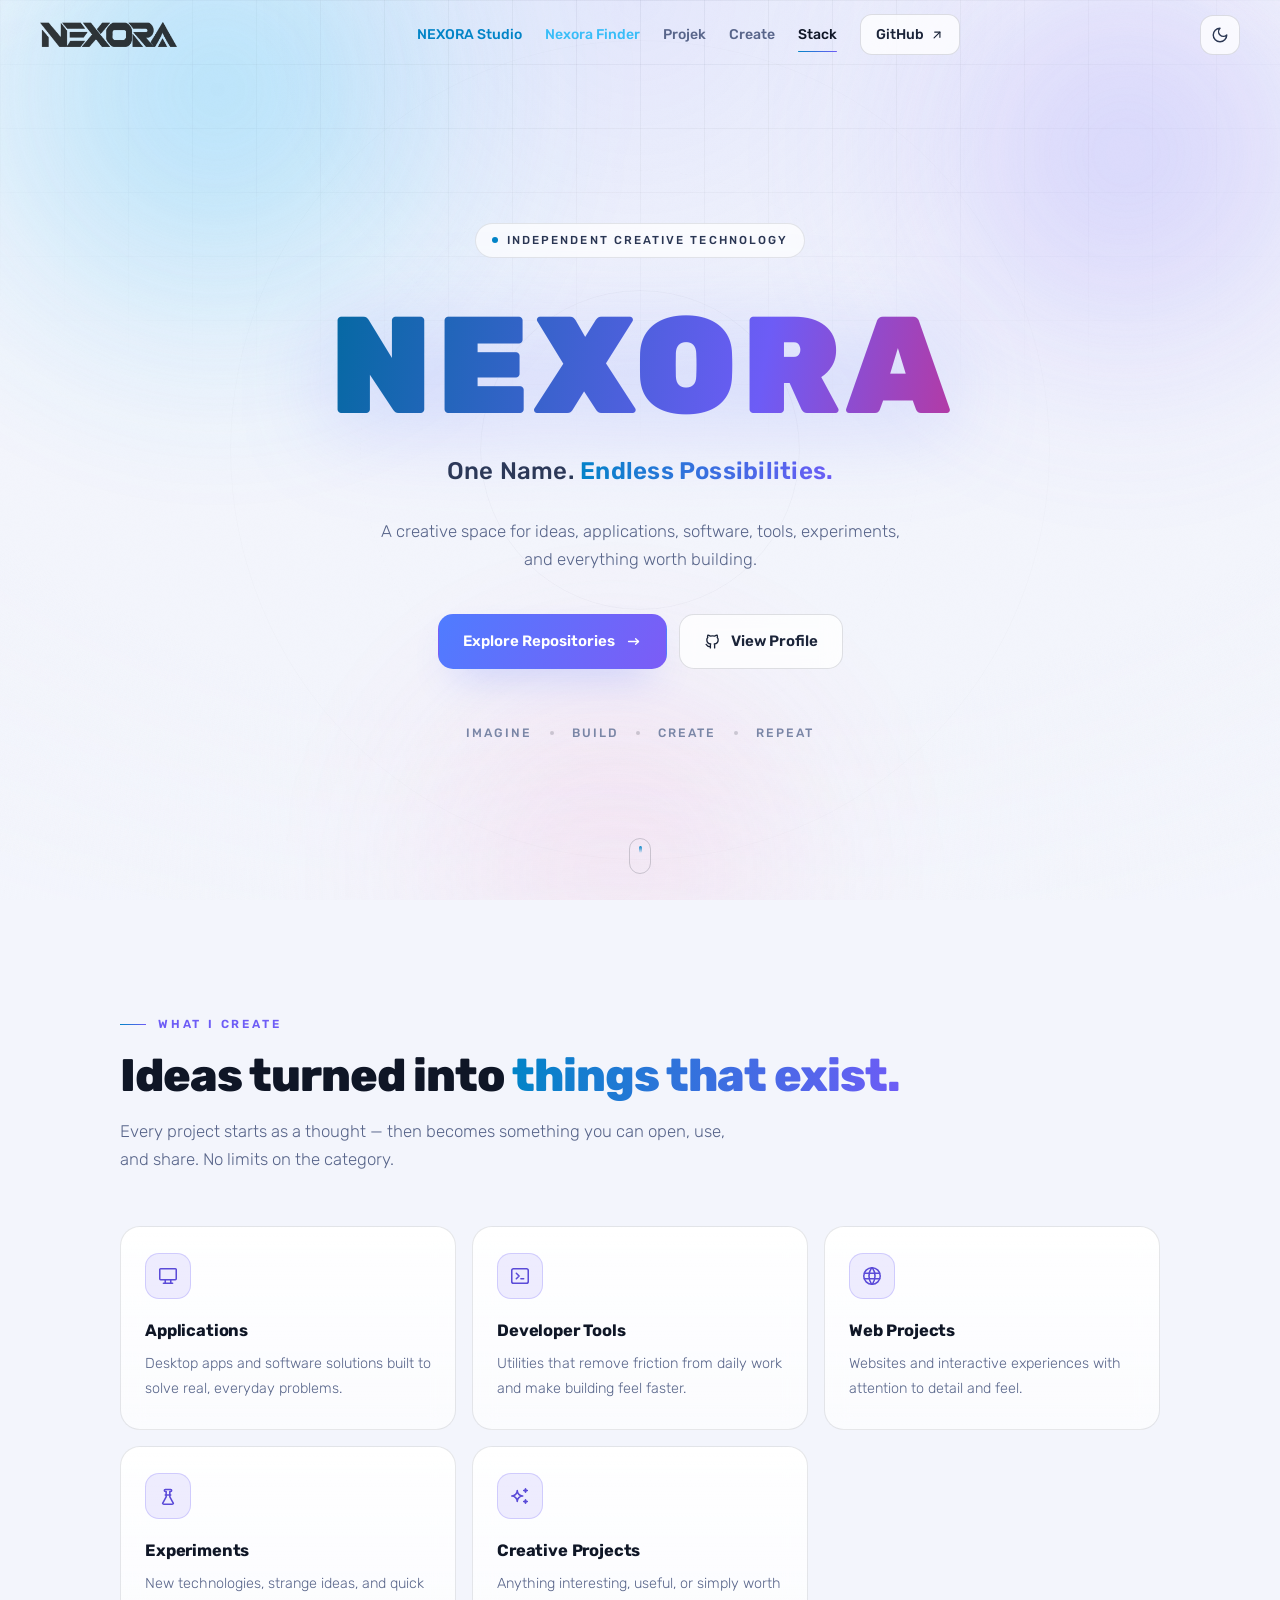
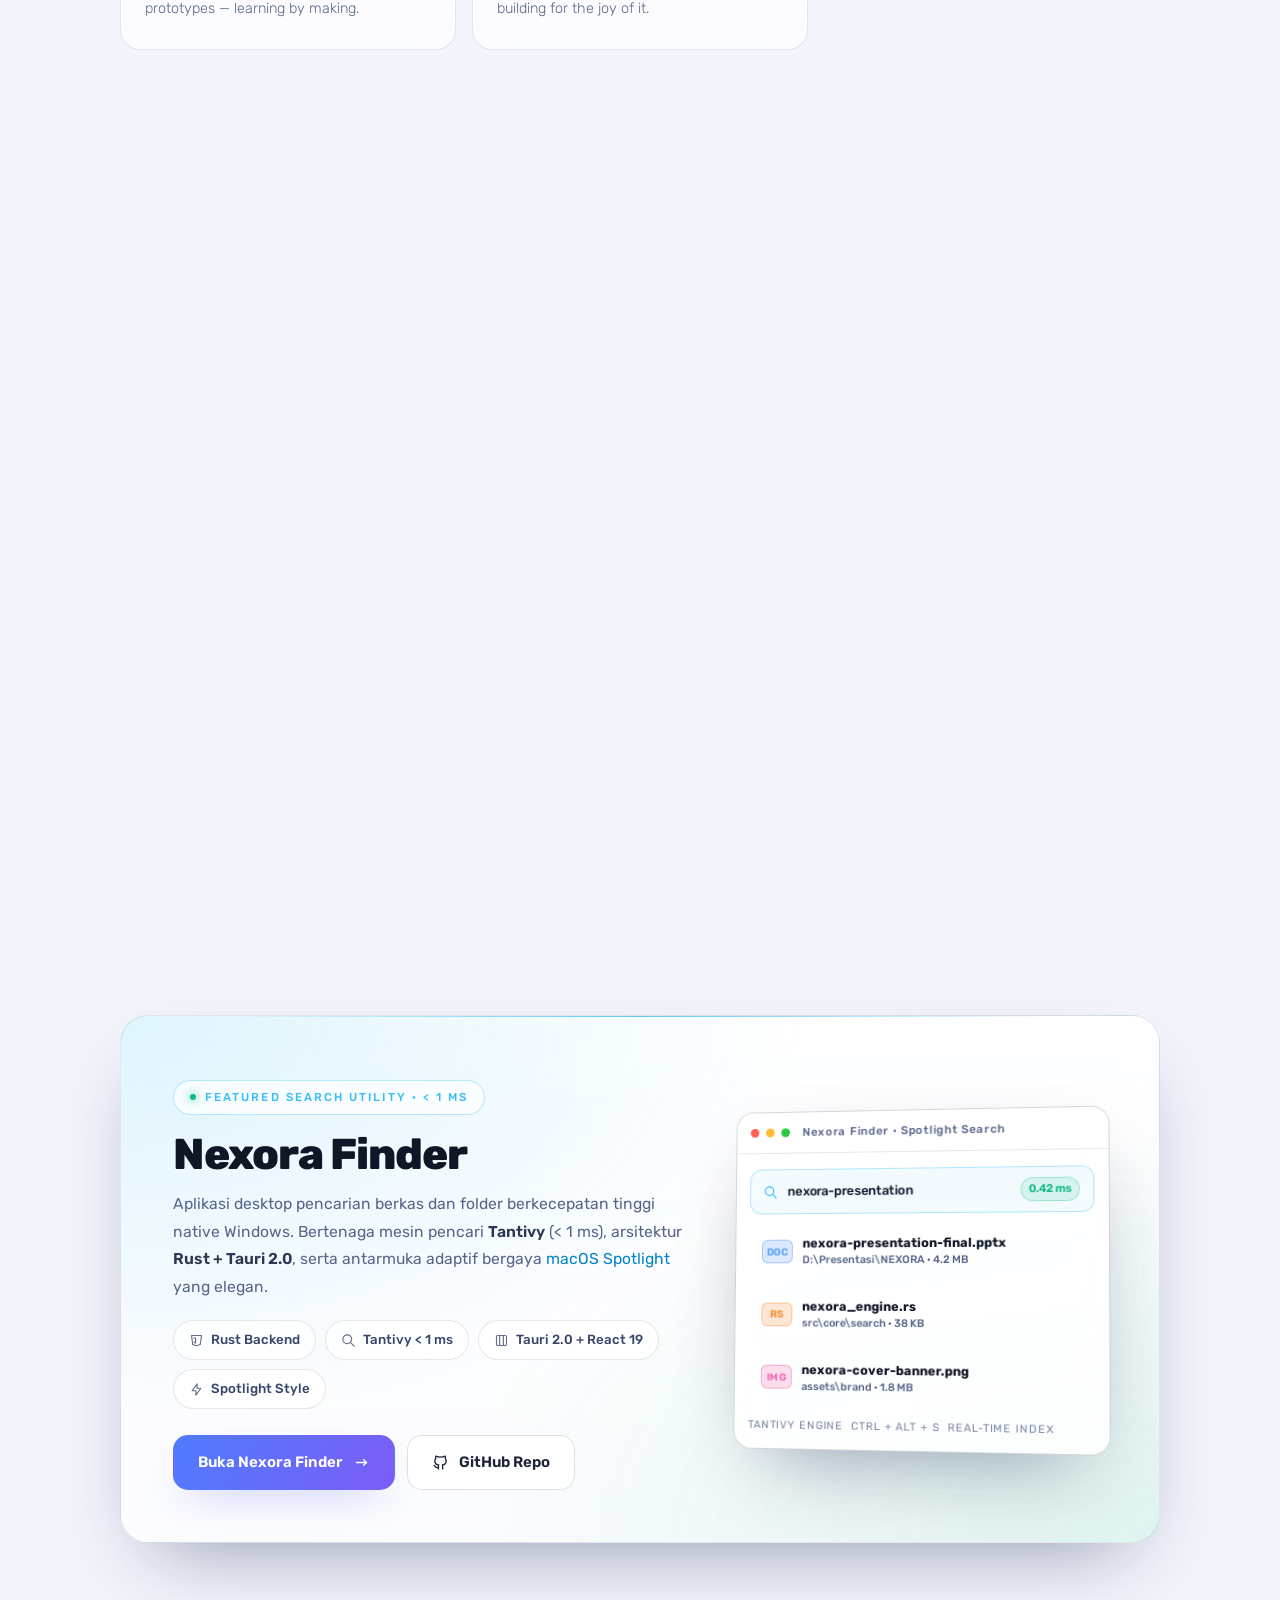
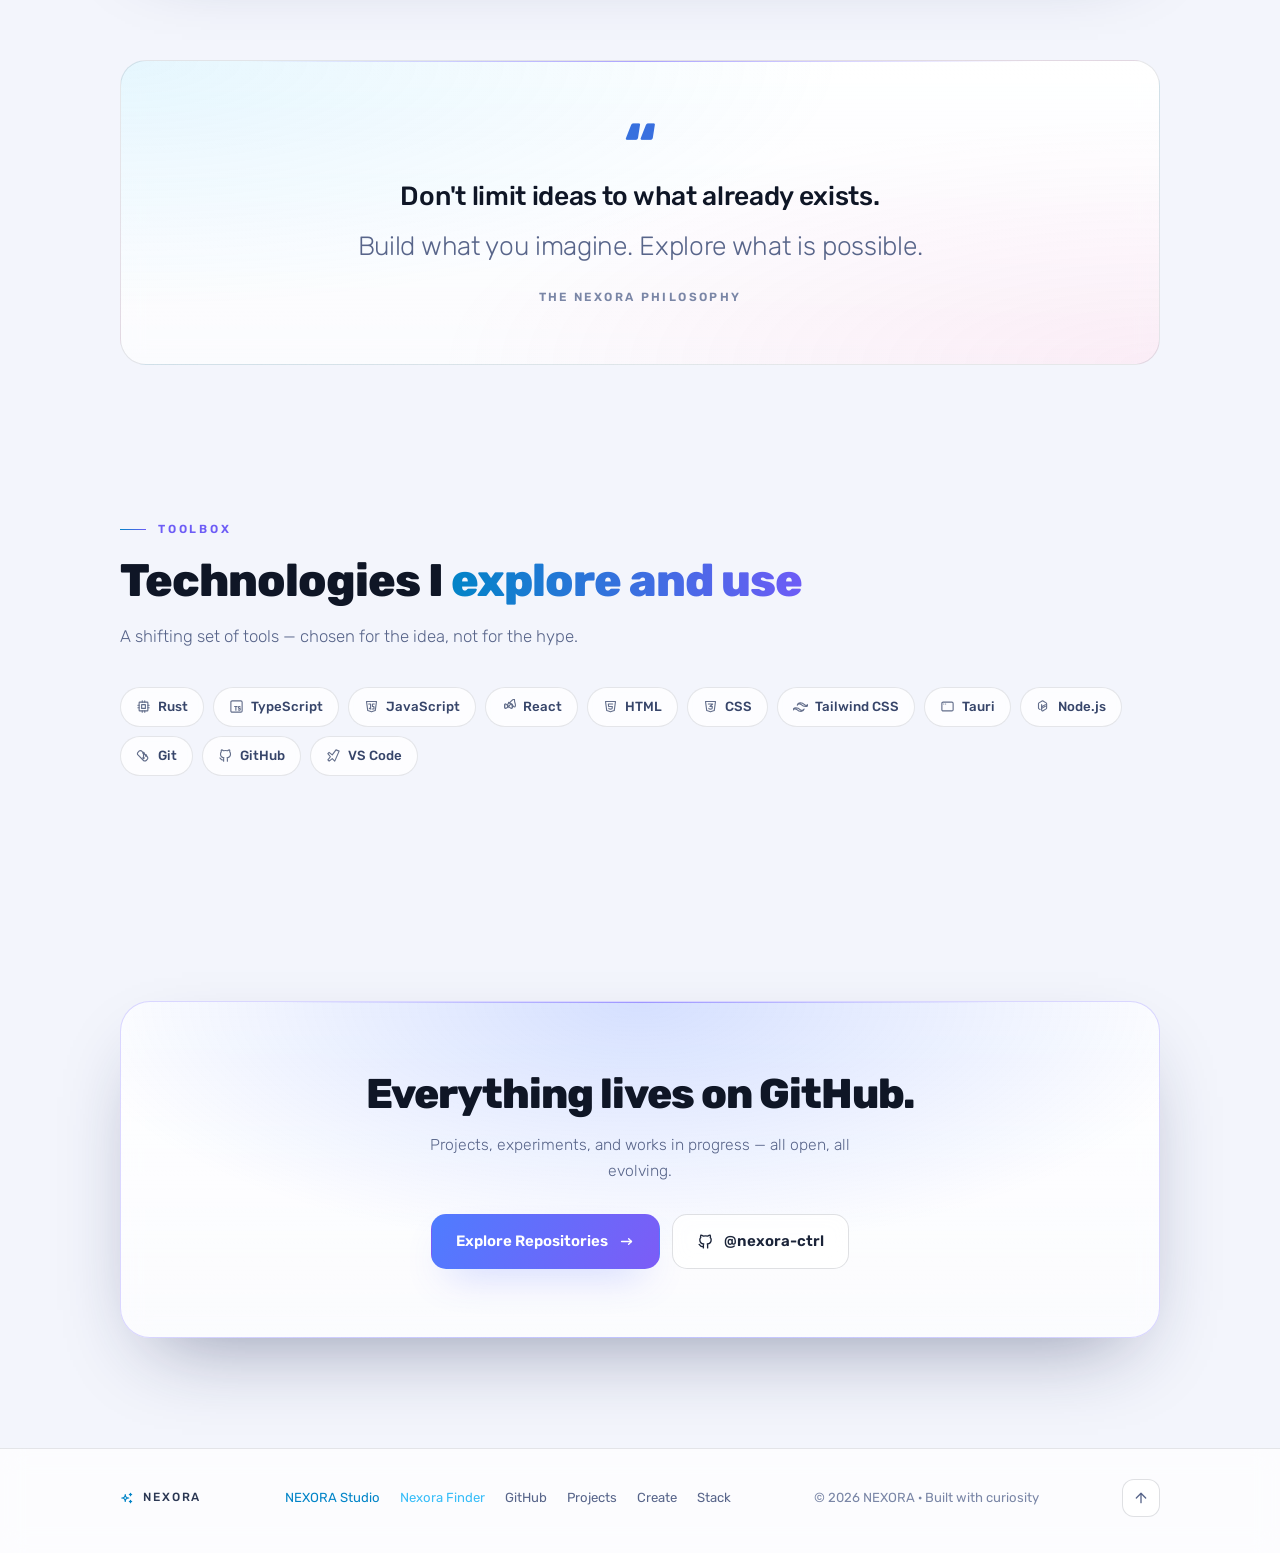
==== commit f47539b9: "feat: update favicon and add project branding assets and finder/studio pages" ====
--- a/index.html
+++ b/index.html
@@ -1,4 +1,4 @@
-﻿<!DOCTYPE html>
+<!DOCTYPE html>
 <html lang="en" data-theme="dark">
 <head>
   <meta charset="UTF-8" />
@@ -69,6 +69,8 @@
 
     <nav class="nav" id="nav" aria-label="Main navigation">
       <a href="studio.html" class="nav-studio">NEXORA Studio</a>
+      <a href="finder.html" class="nav-finder">Nexora Finder</a>
+      <a href="#projects">Projek</a>
       <a href="#create">Create</a>
       <a href="#stack">Stack</a>
       <a class="nav-cta" href="https://github.com/nexora-ctrl" target="_blank" rel="noopener">
@@ -234,13 +236,22 @@
       </div>
     </section>
 
-    <!-- Featured Project: NEXORA Studio -->
+    <!-- Featured Projects: NEXORA Studio & Nexora Finder -->
     <section class="section wrap" id="projects" style="padding-block: 8px clamp(40px, 6vw, 80px);">
+      <p class="eyebrow reveal">Featured Work</p>
+      <h2 class="section-title reveal" style="--d: 70ms">
+        Built for Windows. <span>Engineered for Performance.</span>
+      </h2>
+      <p class="lead reveal" style="--d: 130ms; margin-bottom: clamp(32px, 5vw, 56px);">
+        Aplikasi desktop native yang ringan, responsif, dan bebas beban berat (<em>zero bloat</em>) bertenaga bahasa pemrograman Rust.
+      </p>
+
+      <!-- Project 1: NEXORA Studio -->
       <div class="feature reveal">
         <div class="feature-body">
           <p class="badge" style="margin-bottom: 0;">
             <span class="dot" aria-hidden="true"></span>
-            Featured Project
+            Featured Desktop Suite
           </p>
           <h2>NEXORA Studio</h2>
           <p class="feature-desc">
@@ -317,6 +328,102 @@
                 <span>1080p60</span>
                 <span>HW Encode</span>
                 <span>DirectShow</span>
+              </div>
+            </div>
+          </div>
+        </aside>
+      </div>
+
+      <!-- Project 2: Nexora Finder -->
+      <div class="feature feature-finder reveal">
+        <div class="feature-body">
+          <p class="badge badge-finder" style="margin-bottom: 0;">
+            <span class="dot" aria-hidden="true"></span>
+            Featured Search Utility &middot; &lt; 1 ms
+          </p>
+          <h2>Nexora Finder</h2>
+          <p class="feature-desc">
+            Aplikasi desktop pencarian berkas dan folder berkecepatan tinggi native Windows.
+            Bertenaga mesin pencari <strong>Tantivy</strong> (&lt; 1 ms), arsitektur <strong>Rust + Tauri 2.0</strong>,
+            serta antarmuka adaptif bergaya <em>macOS Spotlight</em> yang elegan.
+          </p>
+
+          <div class="chips">
+            <span class="chip">
+              <svg xmlns="http://www.w3.org/2000/svg" width="15" height="15" viewBox="0 0 24 24" fill="none" stroke="currentColor" stroke-width="1.8" stroke-linecap="round" stroke-linejoin="round" class="icon-tabler" aria-hidden="true"><path stroke="none" d="M0 0h24v24H0z" fill="none"/><path d="M20 4l-2 14.5l-6 2l-6 -2l-2 -14.5z" /><path d="M7.5 8h3v8l-2 -1" /></svg>
+              Rust Backend
+            </span>
+            <span class="chip">
+              <svg xmlns="http://www.w3.org/2000/svg" width="15" height="15" viewBox="0 0 24 24" fill="none" stroke="currentColor" stroke-width="1.8" stroke-linecap="round" stroke-linejoin="round" class="icon-tabler" aria-hidden="true"><path stroke="none" d="M0 0h24v24H0z" fill="none"/><path d="M10 10m-7 0a7 7 0 1 0 14 0a7 7 0 1 0 -14 0" /><path d="M21 21l-6 -6" /></svg>
+              Tantivy &lt; 1 ms
+            </span>
+            <span class="chip">
+              <svg xmlns="http://www.w3.org/2000/svg" width="15" height="15" viewBox="0 0 24 24" fill="none" stroke="currentColor" stroke-width="1.8" stroke-linecap="round" stroke-linejoin="round" class="icon-tabler" aria-hidden="true"><path stroke="none" d="M0 0h24v24H0z" fill="none"/><path d="M4 4m0 2a2 2 0 0 1 2 -2h12a2 2 0 0 1 2 2v12a2 2 0 0 1 -2 2h-12a2 2 0 0 1 -2 -2z" /><path d="M9 4v16" /><path d="M15 4v16" /></svg>
+              Tauri 2.0 + React 19
+            </span>
+            <span class="chip">
+              <svg xmlns="http://www.w3.org/2000/svg" width="15" height="15" viewBox="0 0 24 24" fill="none" stroke="currentColor" stroke-width="1.8" stroke-linecap="round" stroke-linejoin="round" class="icon-tabler" aria-hidden="true"><path stroke="none" d="M0 0h24v24H0z" fill="none"/><path d="M13 3l0 7l6 0l-8 11l0 -7l-6 0z" /></svg>
+              Spotlight Style
+            </span>
+          </div>
+
+          <div class="feature-actions">
+            <a class="btn btn-primary" href="finder.html">
+              <span>Buka Nexora Finder</span>
+              <svg xmlns="http://www.w3.org/2000/svg" width="18" height="18" viewBox="0 0 24 24" fill="none" stroke="currentColor" stroke-width="2" stroke-linecap="round" stroke-linejoin="round" class="icon-tabler" aria-hidden="true">
+                <path stroke="none" d="M0 0h24v24H0z" fill="none"/>
+                <path d="M5 12l14 0" />
+                <path d="M15 16l4 -4" />
+                <path d="M15 8l4 4" />
+              </svg>
+            </a>
+            <a class="btn btn-ghost" href="https://github.com/nexora-ctrl/nexora-finder" target="_blank" rel="noopener">
+              <svg xmlns="http://www.w3.org/2000/svg" width="18" height="18" viewBox="0 0 24 24" fill="none" stroke="currentColor" stroke-width="2" stroke-linecap="round" stroke-linejoin="round" class="icon-tabler" aria-hidden="true">
+                <path stroke="none" d="M0 0h24v24H0z" fill="none"/>
+                <path d="M9 19c-4.3 1.4 -4.3 -2.5 -6 -3m12 5v-3.5c0 -1 .1 -1.4 -.5 -2c2.8 -.3 5.5 -1.4 5.5 -6a4.6 4.6 0 0 0 -1.3 -3.2a4.2 4.2 0 0 0 -.1 -3.2s-1.1 -.3 -3.5 1.3a12.3 12.3 0 0 0 -6.2 0c-2.4 -1.6 -3.5 -1.3 -3.5 -1.3a4.2 4.2 0 0 0 -.1 3.2a4.6 4.6 0 0 0 -1.3 3.2c0 4.6 2.7 5.7 5.5 6c-.6 .6 -.6 1.2 -.5 2v3.5" />
+              </svg>
+              <span>GitHub Repo</span>
+            </a>
+          </div>
+        </div>
+
+        <aside class="feature-panel" aria-hidden="true">
+          <div class="mock mock-spotlight">
+            <div class="mock-bar">
+              <span class="d"></span><span class="d"></span><span class="d"></span>
+              <span class="mock-title">Nexora Finder &middot; Spotlight Search</span>
+            </div>
+            <div class="mock-body">
+              <div class="finder-mock-input">
+                <svg xmlns="http://www.w3.org/2000/svg" width="15" height="15" viewBox="0 0 24 24" fill="none" stroke="currentColor" stroke-width="2" stroke-linecap="round" stroke-linejoin="round" class="icon-tabler"><path stroke="none" d="M0 0h24v24H0z" fill="none"/><path d="M10 10m-7 0a7 7 0 1 0 14 0a7 7 0 1 0 -14 0" /><path d="M21 21l-6 -6" /></svg>
+                <span class="finder-mock-query">nexora-presentation</span>
+                <span class="finder-mock-time">0.42 ms</span>
+              </div>
+              <div class="mock-row">
+                <span class="mock-badge-tag doc">DOC</span>
+                <div class="finder-mock-file">
+                  <strong>nexora-presentation-final.pptx</strong>
+                  <small>D:\Presentasi\NEXORA &middot; 4.2 MB</small>
+                </div>
+              </div>
+              <div class="mock-row">
+                <span class="mock-badge-tag code">RS</span>
+                <div class="finder-mock-file">
+                  <strong>nexora_engine.rs</strong>
+                  <small>src\core\search &middot; 38 KB</small>
+                </div>
+              </div>
+              <div class="mock-row">
+                <span class="mock-badge-tag img">IMG</span>
+                <div class="finder-mock-file">
+                  <strong>nexora-cover-banner.png</strong>
+                  <small>assets\brand &middot; 1.8 MB</small>
+                </div>
+              </div>
+              <div class="mock-foot">
+                <span>Tantivy Engine</span>
+                <span>Ctrl + Alt + S</span>
+                <span>Real-Time Index</span>
               </div>
             </div>
           </div>
@@ -433,7 +540,9 @@
       </span>
       <div class="footer-links">
         <a href="studio.html" style="color: var(--cyan);">NEXORA Studio</a>
+        <a href="finder.html" style="color: #38bdf8;">Nexora Finder</a>
         <a href="https://github.com/nexora-ctrl" target="_blank" rel="noopener">GitHub</a>
+        <a href="#projects">Projects</a>
         <a href="#create">Create</a>
         <a href="#stack">Stack</a>
       </div>
--- a/style.css
+++ b/style.css
@@ -1,4 +1,4 @@
-﻿/* ============================================================
+/* ============================================================
    NEXORA — Landing Page
    Theme system: dark / light via [data-theme] on <html>
    ============================================================ */
@@ -384,6 +384,9 @@
 
 .nav-studio { color: var(--cyan) !important; font-weight: 500; }
 .nav-studio::after { background: linear-gradient(90deg, var(--cyan), var(--violet)) !important; }
+
+.nav-finder { color: #38bdf8 !important; font-weight: 500; }
+.nav-finder::after { background: linear-gradient(90deg, #38bdf8, #10b981) !important; }
 
 .nav-cta {
   display: inline-flex;
@@ -927,6 +930,122 @@
   top: 0; left: 10%;
   width: 80%; height: 1px;
   background: linear-gradient(90deg, transparent, rgba(139, 125, 255, 0.8), transparent);
+}
+
+.feature + .feature {
+  margin-top: clamp(28px, 4vw, 48px);
+}
+
+.feature.feature-finder {
+  background:
+    radial-gradient(110% 130% at 0% 0%, rgba(56, 189, 248, 0.16), transparent 60%),
+    radial-gradient(110% 130% at 100% 100%, rgba(16, 185, 129, 0.12), transparent 62%),
+    var(--surface);
+}
+
+.feature.feature-finder::before {
+  background: linear-gradient(90deg, transparent, rgba(56, 189, 248, 0.8), transparent);
+}
+
+.badge-finder {
+  border-color: rgba(56, 189, 248, 0.35) !important;
+  color: #38bdf8 !important;
+}
+
+.badge-finder .dot {
+  background: #10b981 !important;
+  box-shadow: 0 0 10px #10b981 !important;
+}
+
+.finder-mock-input {
+  display: flex;
+  align-items: center;
+  gap: 10px;
+  padding: 10px 13px;
+  margin-bottom: 10px;
+  border-radius: 12px;
+  border: 1px solid rgba(56, 189, 248, 0.35);
+  background: rgba(56, 189, 248, 0.06);
+  font-size: 0.82rem;
+  color: var(--ink-2);
+}
+
+.finder-mock-input svg {
+  flex: 0 0 auto;
+  color: #38bdf8;
+}
+
+.finder-mock-query {
+  font-family: inherit;
+  font-weight: 500;
+  letter-spacing: -0.01em;
+  color: var(--ink);
+}
+
+.finder-mock-time {
+  margin-left: auto;
+  font-size: 0.7rem;
+  font-weight: 600;
+  color: #10b981;
+  background: rgba(16, 185, 129, 0.12);
+  padding: 2px 7px;
+  border-radius: 999px;
+  border: 1px solid rgba(16, 185, 129, 0.28);
+}
+
+.mock-badge-tag {
+  display: inline-flex;
+  align-items: center;
+  justify-content: center;
+  width: 32px;
+  height: 24px;
+  border-radius: 6px;
+  font-size: 0.65rem;
+  font-weight: 700;
+  letter-spacing: 0.04em;
+  flex: 0 0 auto;
+}
+
+.mock-badge-tag.doc {
+  background: rgba(59, 130, 246, 0.18);
+  color: #60a5fa;
+  border: 1px solid rgba(59, 130, 246, 0.35);
+}
+
+.mock-badge-tag.code {
+  background: rgba(249, 115, 22, 0.18);
+  color: #fb923c;
+  border: 1px solid rgba(249, 115, 22, 0.35);
+}
+
+.mock-badge-tag.img {
+  background: rgba(236, 72, 153, 0.18);
+  color: #f472b6;
+  border: 1px solid rgba(236, 72, 153, 0.35);
+}
+
+.finder-mock-file {
+  display: flex;
+  flex-direction: column;
+  gap: 2px;
+  min-width: 0;
+  line-height: 1.25;
+}
+
+.finder-mock-file strong {
+  font-size: 0.8rem;
+  color: var(--ink);
+  white-space: nowrap;
+  overflow: hidden;
+  text-overflow: ellipsis;
+}
+
+.finder-mock-file small {
+  font-size: 0.68rem;
+  color: var(--muted);
+  white-space: nowrap;
+  overflow: hidden;
+  text-overflow: ellipsis;
 }
 
 .feature-body { min-width: 0; }
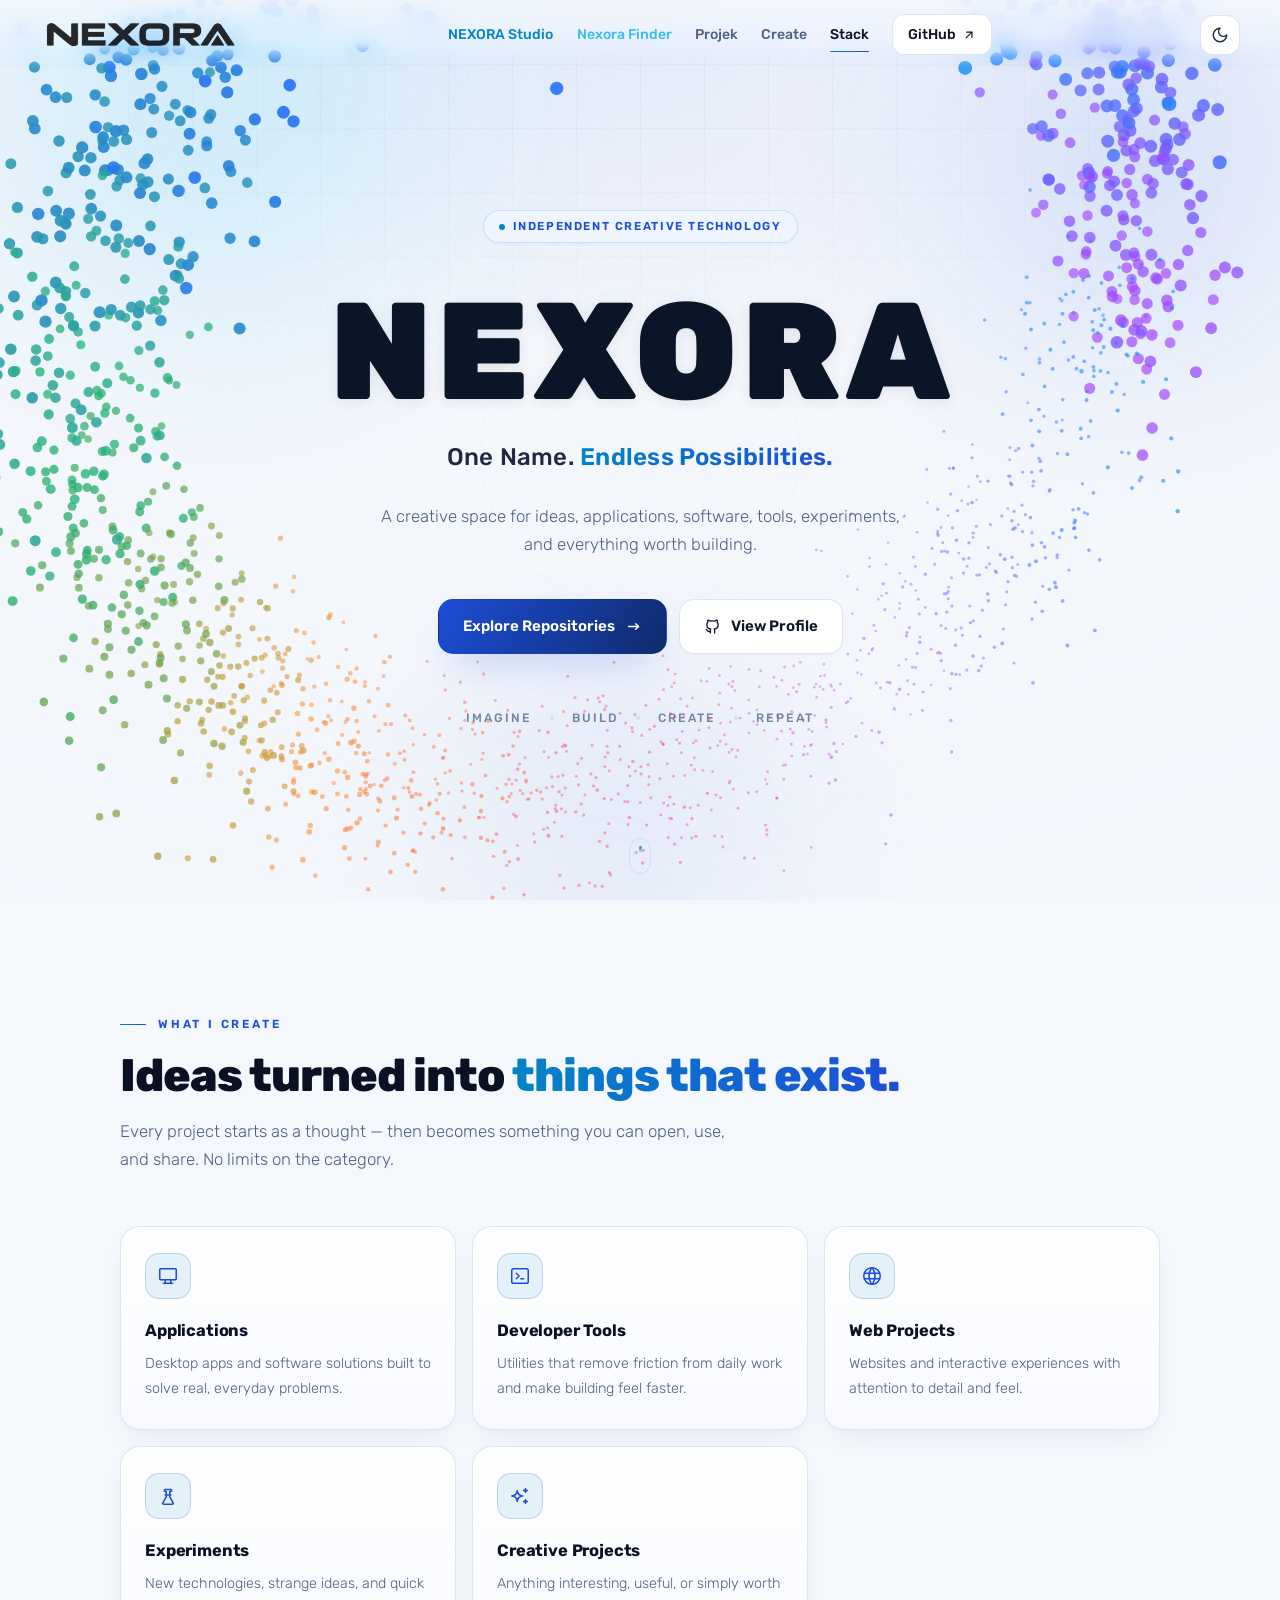
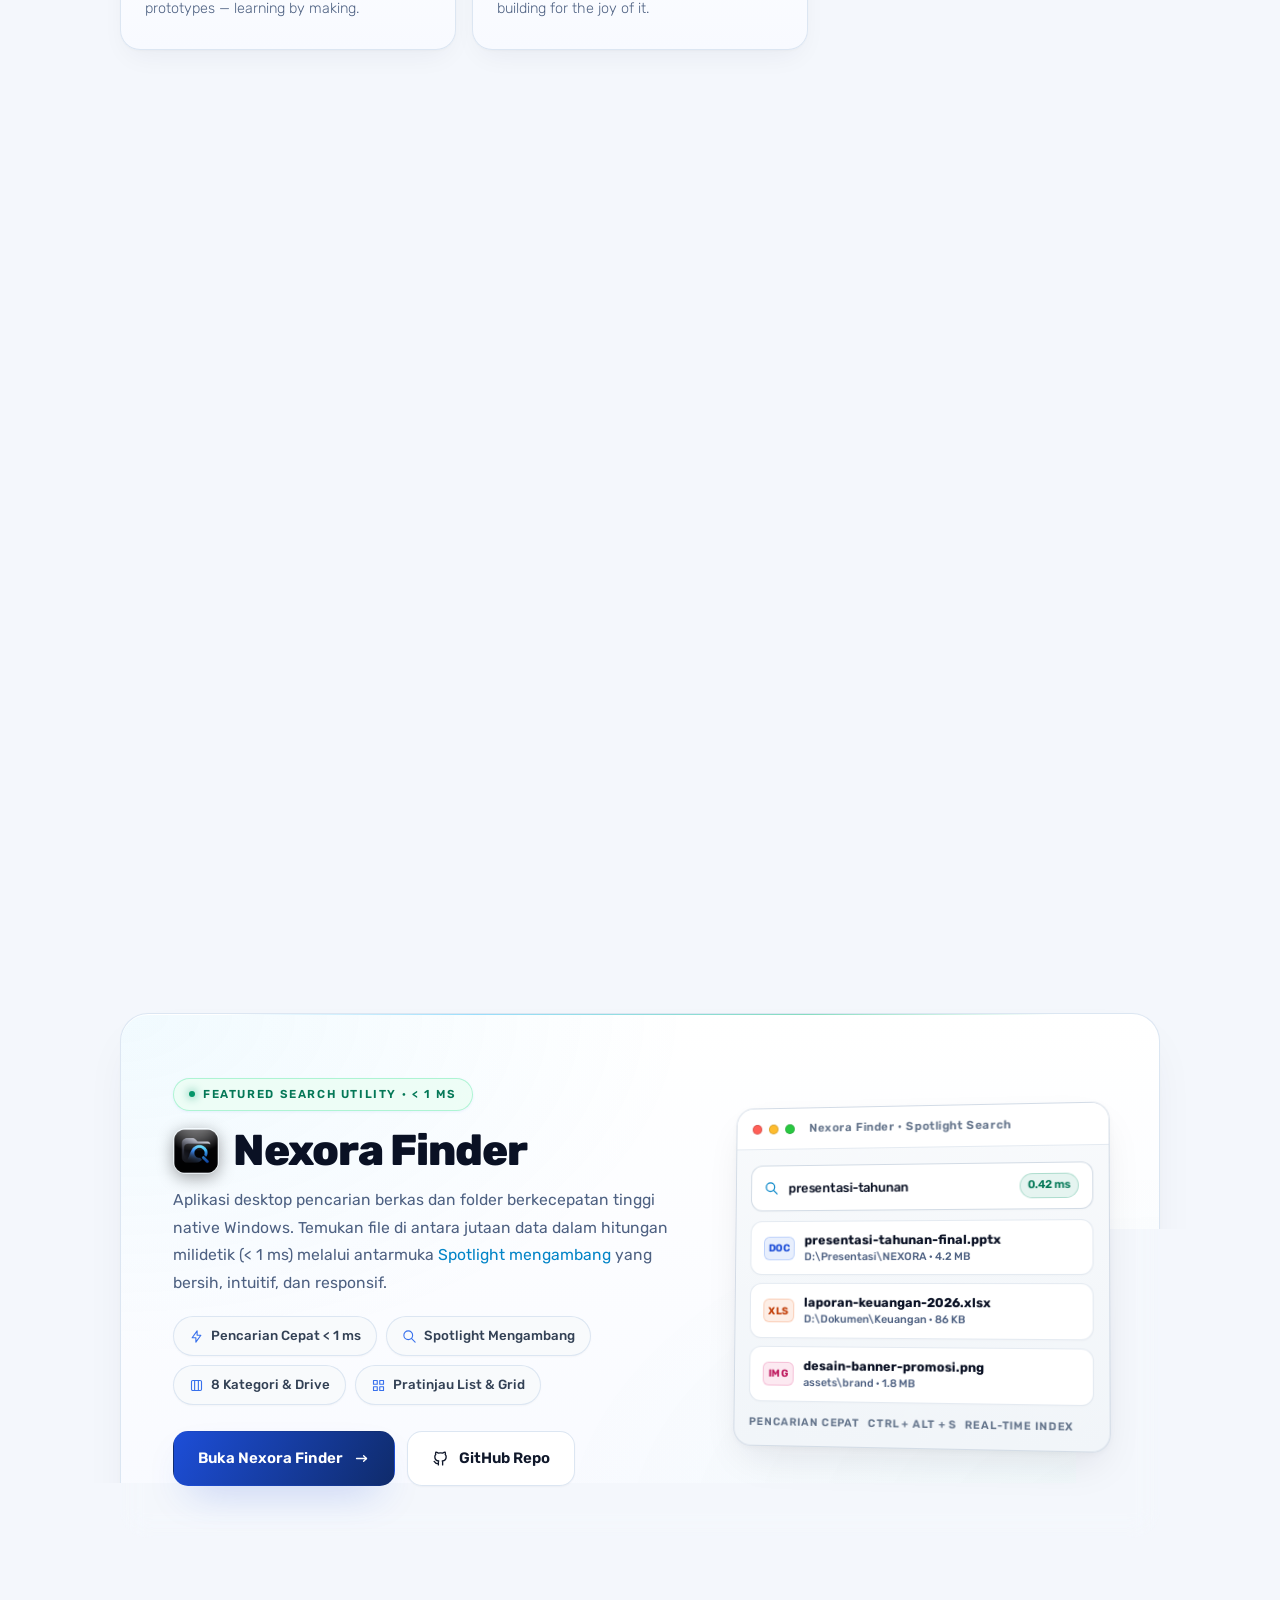
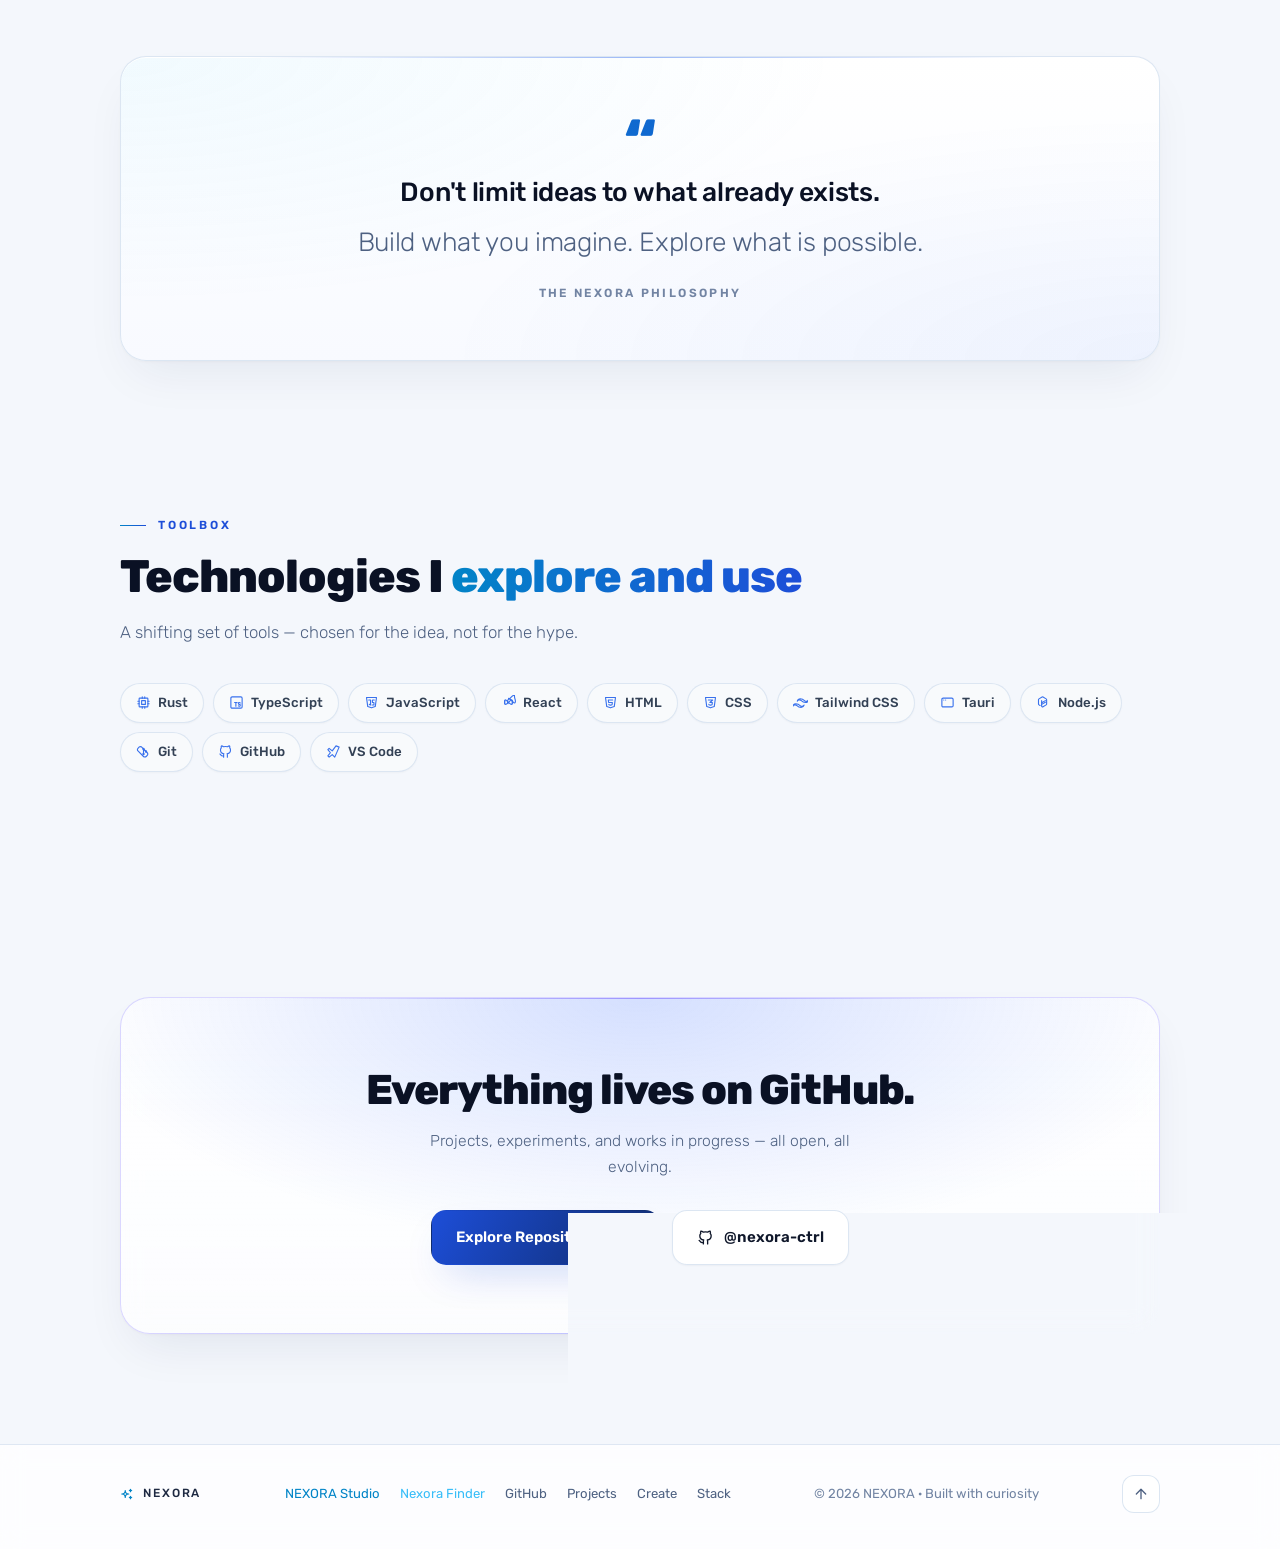
==== commit 2d2d4ee6: "feat: update branding assets, favicons, and styling for studio page" ====
--- a/index.html
+++ b/index.html
@@ -6,7 +6,7 @@
   <title>NEXORA — One Name. Endless Possibilities.</title>
 
   <meta name="description" content="NEXORA is an independent creative technology space where ideas become applications, tools, and experiments worth building." />
-  <meta name="theme-color" content="#060814" id="themeColor" />
+  <meta name="theme-color" content="#070c18" id="themeColor" />
   <meta name="color-scheme" content="dark light" />
 
   <!-- Open Graph -->
@@ -103,6 +103,11 @@
   <main id="top">
     <!-- Hero -->
     <section class="hero">
+      <!-- vgpu: Ambient Particle Vortex (NEXORA Theme) -->
+      <div class="hero-vgpu-container" aria-hidden="true">
+        <canvas id="vgpuCanvas" class="hero-vgpu-canvas"></canvas>
+      </div>
+
       <div class="hero-art" aria-hidden="true">
         <span class="ring r1"></span>
         <span class="ring r2"></span>
@@ -243,7 +248,7 @@
         Built for Windows. <span>Engineered for Performance.</span>
       </h2>
       <p class="lead reveal" style="--d: 130ms; margin-bottom: clamp(32px, 5vw, 56px);">
-        Aplikasi desktop native yang ringan, responsif, dan bebas beban berat (<em>zero bloat</em>) bertenaga bahasa pemrograman Rust.
+        Aplikasi desktop native yang ringan, responsif, dan bebas beban berat (<em>zero bloat</em>) &mdash; menghadirkan pengalaman kerja yang cepat dan intuitif.
       </p>
 
       <!-- Project 1: NEXORA Studio -->
@@ -253,29 +258,32 @@
             <span class="dot" aria-hidden="true"></span>
             Featured Desktop Suite
           </p>
-          <h2>NEXORA Studio</h2>
+          <div style="display: flex; align-items: center; gap: 14px; margin: 16px 0 12px;">
+            <img src="assets/studio-icon.png" alt="NEXORA Studio Logo" width="46" height="46" style="border-radius: 13px; box-shadow: 0 4px 16px rgba(0,0,0,0.35); flex-shrink: 0;" />
+            <h2 style="margin: 0;">NEXORA Studio</h2>
+          </div>
           <p class="feature-desc">
-            Aplikasi desktop <em>screen recording</em>, siaran langsung <em>virtual camera DirectShow</em>,
-            dan <em>presentation studio</em> native Windows berkinerja tinggi yang dibangun 100%
-            menggunakan <strong>Rust</strong> dan framework GUI <strong>egui</strong>.
+            Suite presentasi desktop, perekam layar fleksibel (<em>screen recording</em>),
+            dan kamera virtual instan untuk siaran langsung di Windows. Didesain ringkas,
+            responsif, dan bebas beban berat (<em>zero bloat</em>) untuk webinar, presentasi, dan kreator konten.
           </p>
 
           <div class="chips">
             <span class="chip">
-              <svg xmlns="http://www.w3.org/2000/svg" width="15" height="15" viewBox="0 0 24 24" fill="none" stroke="currentColor" stroke-width="1.8" stroke-linecap="round" stroke-linejoin="round" class="icon-tabler" aria-hidden="true"><path stroke="none" d="M0 0h24v24H0z" fill="none"/><path d="M20 4l-2 14.5l-6 2l-6 -2l-2 -14.5z" /><path d="M7.5 8h3v8l-2 -1" /></svg>
-              Rust 2021
+              <svg xmlns="http://www.w3.org/2000/svg" width="15" height="15" viewBox="0 0 24 24" fill="none" stroke="currentColor" stroke-width="1.8" stroke-linecap="round" stroke-linejoin="round" class="icon-tabler" aria-hidden="true"><path stroke="none" d="M0 0h24v24H0z" fill="none"/><path d="M15 10l4.553 -2.276a1 1 0 0 1 1.447 .894v6.764a1 1 0 0 1 -1.447 .894l-4.553 -2.276v-4z" /><path d="M3 6m0 2a2 2 0 0 1 2 -2h8a2 2 0 0 1 2 2v8a2 2 0 0 1 -2 2h-8a2 2 0 0 1 -2 -2z" /></svg>
+              Virtual Camera Native
+            </span>
+            <span class="chip">
+              <svg xmlns="http://www.w3.org/2000/svg" width="15" height="15" viewBox="0 0 24 24" fill="none" stroke="currentColor" stroke-width="1.8" stroke-linecap="round" stroke-linejoin="round" class="icon-tabler" aria-hidden="true"><path stroke="none" d="M0 0h24v24H0z" fill="none"/><path d="M4 4m0 2a2 2 0 0 1 2 -2h12a2 2 0 0 1 2 2v12a2 2 0 0 1 -2 2h-12a2 2 0 0 1 -2 -2z" /><path d="M12 4v16" /></svg>
+              Dual-Canvas Studio
+            </span>
+            <span class="chip">
+              <svg xmlns="http://www.w3.org/2000/svg" width="15" height="15" viewBox="0 0 24 24" fill="none" stroke="currentColor" stroke-width="1.8" stroke-linecap="round" stroke-linejoin="round" class="icon-tabler" aria-hidden="true"><path stroke="none" d="M0 0h24v24H0z" fill="none"/><path d="M13 3l0 7l6 0l-8 11l0 -7l-6 0z" /></svg>
+              Zero Bloat &amp; Ringan
             </span>
             <span class="chip">
               <svg xmlns="http://www.w3.org/2000/svg" width="15" height="15" viewBox="0 0 24 24" fill="none" stroke="currentColor" stroke-width="1.8" stroke-linecap="round" stroke-linejoin="round" class="icon-tabler" aria-hidden="true"><path stroke="none" d="M0 0h24v24H0z" fill="none"/><path d="M3 5m0 2a2 2 0 0 1 2 -2h14a2 2 0 0 1 2 2v10a2 2 0 0 1 -2 2h-14a2 2 0 0 1 -2 -2z" /><path d="M9 9h6v6h-6z" /></svg>
-              egui / eframe
-            </span>
-            <span class="chip">
-              <svg xmlns="http://www.w3.org/2000/svg" width="15" height="15" viewBox="0 0 24 24" fill="none" stroke="currentColor" stroke-width="1.8" stroke-linecap="round" stroke-linejoin="round" class="icon-tabler" aria-hidden="true"><path stroke="none" d="M0 0h24v24H0z" fill="none"/><path d="M16 3l5 2l-7 16l-4 -4l-5 4l-2 -2l4 -5l-4 -5l2 -2l5 4z" /></svg>
-              DirectShow
-            </span>
-            <span class="chip">
-              <svg xmlns="http://www.w3.org/2000/svg" width="15" height="15" viewBox="0 0 24 24" fill="none" stroke="currentColor" stroke-width="1.8" stroke-linecap="round" stroke-linejoin="round" class="icon-tabler" aria-hidden="true"><path stroke="none" d="M0 0h24v24H0z" fill="none"/><path d="M12 3a9 9 0 1 0 9 9" /><path d="M12 7a5 5 0 1 0 5 5" /><path d="M12 11a1 1 0 1 0 1 1" /></svg>
-              v0.6.0 Stable
+              Windows 10 | 11 Native
             </span>
           </div>
 
@@ -326,8 +334,8 @@
               <div class="mock-meter"><i></i></div>
               <div class="mock-foot">
                 <span>1080p60</span>
-                <span>HW Encode</span>
-                <span>DirectShow</span>
+                <span>Hardware Accelerated</span>
+                <span>DirectShow Output</span>
               </div>
             </div>
           </div>
@@ -341,29 +349,32 @@
             <span class="dot" aria-hidden="true"></span>
             Featured Search Utility &middot; &lt; 1 ms
           </p>
-          <h2>Nexora Finder</h2>
+          <div style="display: flex; align-items: center; gap: 14px; margin: 16px 0 12px;">
+            <img src="assets/finder-icon.png" alt="Nexora Finder Logo" width="46" height="46" style="border-radius: 13px; box-shadow: 0 4px 16px rgba(0,0,0,0.35); flex-shrink: 0;" />
+            <h2 style="margin: 0;">Nexora Finder</h2>
+          </div>
           <p class="feature-desc">
             Aplikasi desktop pencarian berkas dan folder berkecepatan tinggi native Windows.
-            Bertenaga mesin pencari <strong>Tantivy</strong> (&lt; 1 ms), arsitektur <strong>Rust + Tauri 2.0</strong>,
-            serta antarmuka adaptif bergaya <em>macOS Spotlight</em> yang elegan.
+            Temukan file di antara jutaan data dalam hitungan milidetik (&lt; 1 ms) melalui
+            antarmuka <em>Spotlight mengambang</em> yang bersih, intuitif, dan responsif.
           </p>
 
           <div class="chips">
             <span class="chip">
-              <svg xmlns="http://www.w3.org/2000/svg" width="15" height="15" viewBox="0 0 24 24" fill="none" stroke="currentColor" stroke-width="1.8" stroke-linecap="round" stroke-linejoin="round" class="icon-tabler" aria-hidden="true"><path stroke="none" d="M0 0h24v24H0z" fill="none"/><path d="M20 4l-2 14.5l-6 2l-6 -2l-2 -14.5z" /><path d="M7.5 8h3v8l-2 -1" /></svg>
-              Rust Backend
+              <svg xmlns="http://www.w3.org/2000/svg" width="15" height="15" viewBox="0 0 24 24" fill="none" stroke="currentColor" stroke-width="1.8" stroke-linecap="round" stroke-linejoin="round" class="icon-tabler" aria-hidden="true"><path stroke="none" d="M0 0h24v24H0z" fill="none"/><path d="M13 3l0 7l6 0l-8 11l0 -7l-6 0z" /></svg>
+              Pencarian Cepat &lt; 1 ms
             </span>
             <span class="chip">
               <svg xmlns="http://www.w3.org/2000/svg" width="15" height="15" viewBox="0 0 24 24" fill="none" stroke="currentColor" stroke-width="1.8" stroke-linecap="round" stroke-linejoin="round" class="icon-tabler" aria-hidden="true"><path stroke="none" d="M0 0h24v24H0z" fill="none"/><path d="M10 10m-7 0a7 7 0 1 0 14 0a7 7 0 1 0 -14 0" /><path d="M21 21l-6 -6" /></svg>
-              Tantivy &lt; 1 ms
+              Spotlight Mengambang
             </span>
             <span class="chip">
               <svg xmlns="http://www.w3.org/2000/svg" width="15" height="15" viewBox="0 0 24 24" fill="none" stroke="currentColor" stroke-width="1.8" stroke-linecap="round" stroke-linejoin="round" class="icon-tabler" aria-hidden="true"><path stroke="none" d="M0 0h24v24H0z" fill="none"/><path d="M4 4m0 2a2 2 0 0 1 2 -2h12a2 2 0 0 1 2 2v12a2 2 0 0 1 -2 2h-12a2 2 0 0 1 -2 -2z" /><path d="M9 4v16" /><path d="M15 4v16" /></svg>
-              Tauri 2.0 + React 19
+              8 Kategori &amp; Drive
             </span>
             <span class="chip">
-              <svg xmlns="http://www.w3.org/2000/svg" width="15" height="15" viewBox="0 0 24 24" fill="none" stroke="currentColor" stroke-width="1.8" stroke-linecap="round" stroke-linejoin="round" class="icon-tabler" aria-hidden="true"><path stroke="none" d="M0 0h24v24H0z" fill="none"/><path d="M13 3l0 7l6 0l-8 11l0 -7l-6 0z" /></svg>
-              Spotlight Style
+              <svg xmlns="http://www.w3.org/2000/svg" width="15" height="15" viewBox="0 0 24 24" fill="none" stroke="currentColor" stroke-width="1.8" stroke-linecap="round" stroke-linejoin="round" class="icon-tabler" aria-hidden="true"><path stroke="none" d="M0 0h24v24H0z" fill="none"/><path d="M4 4h6v6h-6z" /><path d="M14 4h6v6h-6z" /><path d="M4 14h6v6h-6z" /><path d="M14 14h6v6h-6z" /></svg>
+              Pratinjau List &amp; Grid
             </span>
           </div>
 
@@ -396,32 +407,32 @@
             <div class="mock-body">
               <div class="finder-mock-input">
                 <svg xmlns="http://www.w3.org/2000/svg" width="15" height="15" viewBox="0 0 24 24" fill="none" stroke="currentColor" stroke-width="2" stroke-linecap="round" stroke-linejoin="round" class="icon-tabler"><path stroke="none" d="M0 0h24v24H0z" fill="none"/><path d="M10 10m-7 0a7 7 0 1 0 14 0a7 7 0 1 0 -14 0" /><path d="M21 21l-6 -6" /></svg>
-                <span class="finder-mock-query">nexora-presentation</span>
+                <span class="finder-mock-query">presentasi-tahunan</span>
                 <span class="finder-mock-time">0.42 ms</span>
               </div>
               <div class="mock-row">
                 <span class="mock-badge-tag doc">DOC</span>
                 <div class="finder-mock-file">
-                  <strong>nexora-presentation-final.pptx</strong>
+                  <strong>presentasi-tahunan-final.pptx</strong>
                   <small>D:\Presentasi\NEXORA &middot; 4.2 MB</small>
                 </div>
               </div>
               <div class="mock-row">
-                <span class="mock-badge-tag code">RS</span>
+                <span class="mock-badge-tag code">XLS</span>
                 <div class="finder-mock-file">
-                  <strong>nexora_engine.rs</strong>
-                  <small>src\core\search &middot; 38 KB</small>
+                  <strong>laporan-keuangan-2026.xlsx</strong>
+                  <small>D:\Dokumen\Keuangan &middot; 86 KB</small>
                 </div>
               </div>
               <div class="mock-row">
                 <span class="mock-badge-tag img">IMG</span>
                 <div class="finder-mock-file">
-                  <strong>nexora-cover-banner.png</strong>
+                  <strong>desain-banner-promosi.png</strong>
                   <small>assets\brand &middot; 1.8 MB</small>
                 </div>
               </div>
               <div class="mock-foot">
-                <span>Tantivy Engine</span>
+                <span>Pencarian Cepat</span>
                 <span>Ctrl + Alt + S</span>
                 <span>Real-Time Index</span>
               </div>
@@ -570,7 +581,7 @@
 
       /* ============ THEME (light / dark) ============ */
       var themeMeta = document.getElementById("themeColor");
-      var themeColors = { dark: "#060814", light: "#f3f5fc" };
+      var themeColors = { dark: "#070c18", light: "#f4f7fc" };
       var toggle = document.getElementById("themeToggle");
 
       var stored = null;
@@ -751,5 +762,8 @@
       }
     })();
   </script>
+
+  <!-- Hero vgpu Animation (WebGPU + Canvas Fallback) -->
+  <script src="vgpu-animation.js"></script>
 </body>
 </html>
--- a/style.css
+++ b/style.css
@@ -14,136 +14,145 @@
   --font: "Rubik", system-ui, -apple-system, "Segoe UI", sans-serif;
 }
 
-/* ============ DARK THEME (default) ============ */
+/* ============ DARK THEME (default for any page) ============ */
+:root,
 :root[data-theme="dark"] {
   color-scheme: dark;
 
-  --bg: #060814;
-  --bg-soft: #0b1024;
-  --bg-deep: #04060e;
-
-  --ink: #eef2ff;
-  --ink-2: #c8d0ea;
-  --muted: #8f9cbe;
-  --muted-2: #6b7899;
-
-  --line: rgba(255, 255, 255, 0.09);
-  --line-2: rgba(255, 255, 255, 0.17);
+  --bg: #070c18;
+  --bg-soft: #0c1527;
+  --bg-deep: #040812;
+
+  --ink: #e6edf8;
+  --ink-2: #c4d3ed;
+  --muted: #7b93b8;
+  --muted-2: #4a628a;
+
+  --line: rgba(59, 130, 246, 0.12);
+  --line-2: rgba(59, 130, 246, 0.24);
 
   --cyan: #38bdf8;
-  --violet: #8b7dff;
-  --pink: #f472b6;
-  --accent: #7c8cff;
-
-  --glass: rgba(255, 255, 255, 0.05);
-  --glass-2: rgba(255, 255, 255, 0.075);
-  --header-bg: rgba(6, 8, 20, 0.74);
-
-  --surface: linear-gradient(180deg, rgba(255, 255, 255, 0.058), rgba(255, 255, 255, 0.012));
-  --surface-solid: rgba(13, 18, 38, 0.72);
-
-  --shadow-sm: 0 10px 30px -18px rgba(2, 4, 12, 0.9);
-  --shadow-lg: 0 34px 80px -34px rgba(2, 4, 12, 0.95);
-  --glow: 0 18px 46px -18px rgba(91, 110, 255, 0.85);
-
-  --title-grad: linear-gradient(100deg, #7dd3fc, #8b7dff 32%, #f472b6 54%, #8b7dff 74%, #7dd3fc 100%);
-  --text-grad: linear-gradient(90deg, #7dd3fc, #a99cff);
-  --accent-grad: linear-gradient(120deg, #4f7cff, #8b7dff);
-
-  --aurora-1: rgba(47, 107, 255, 0.85);
-  --aurora-2: rgba(139, 125, 255, 0.72);
-  --aurora-3: rgba(244, 114, 182, 0.40);
+  --blue: #3b82f6;
+  --cobalt: #1d4ed8;
+  --violet: #2563eb;
+  --pink: #1d4ed8;
+  --accent: #3b82f6;
+
+  --glass: rgba(14, 25, 46, 0.65);
+  --glass-2: rgba(14, 25, 46, 0.85);
+  --header-bg: rgba(7, 12, 24, 0.80);
+  --header-initial-bg: rgba(6, 12, 24, 0.72);
+  --header-initial-mid: rgba(6, 12, 24, 0.38);
+
+  --surface: linear-gradient(180deg, rgba(14, 25, 46, 0.80), rgba(10, 18, 36, 0.45));
+  --surface-solid: #0c1527;
+
+  --shadow-sm: 0 10px 30px -18px rgba(3, 7, 18, 0.9);
+  --shadow-lg: 0 34px 80px -34px rgba(3, 7, 18, 0.95);
+  --glow: 0 18px 46px -18px rgba(37, 99, 235, 0.65);
+
+  --title-grad: linear-gradient(120deg, #38bdf8 0%, #60a5fa 25%, #3b82f6 50%, #2563eb 75%, #38bdf8 100%);
+  --text-grad: linear-gradient(90deg, #38bdf8, #3b82f6);
+  --accent-grad: linear-gradient(120deg, #2563eb 0%, #1d4ed8 100%);
+
+  --aurora-1: rgba(56, 189, 248, 0.45);
+  --aurora-2: rgba(37, 99, 235, 0.55);
+  --aurora-3: rgba(15, 43, 107, 0.65);
   --aurora-blend: screen;
   --aurora-opacity: 0.55;
 
-  --grid-line: rgba(255, 255, 255, 0.05);
-  --vignette: radial-gradient(ellipse 120% 90% at 50% 38%, transparent 42%, rgba(4, 6, 14, 0.9) 100%);
+  --grid-line: rgba(56, 189, 248, 0.045);
+  --vignette: radial-gradient(ellipse 120% 90% at 50% 38%, transparent 42%, rgba(4, 8, 18, 0.92) 100%);
   --grain-blend: overlay;
   --grain-opacity: 0.035;
 
-  --spotlight: rgba(139, 125, 255, 0.12);
+  --spotlight: rgba(59, 130, 246, 0.15);
   --logo-filter: none;
 
-  --btn-ghost-bg: rgba(255, 255, 255, 0.04);
-  --btn-ghost-bg-hover: rgba(255, 255, 255, 0.09);
-  --btn-ghost-ink: #e8edff;
-  --btn-ghost-line: rgba(255, 255, 255, 0.11);
-
-  --chip-bg: rgba(255, 255, 255, 0.035);
-  --chip-ink: #c2cde6;
-  --icon-bg: rgba(139, 125, 255, 0.14);
-  --icon-line: rgba(139, 125, 255, 0.3);
-  --icon-ink: #b9b0ff;
-
-  --selection: rgba(139, 125, 255, 0.35);
+  --btn-ghost-bg: rgba(14, 25, 46, 0.65);
+  --btn-ghost-bg-hover: rgba(29, 78, 216, 0.22);
+  --btn-ghost-ink: #e6edf8;
+  --btn-ghost-line: rgba(59, 130, 246, 0.20);
+
+  --chip-bg: rgba(14, 25, 46, 0.65);
+  --chip-ink: #c4d3ed;
+  --icon-bg: rgba(37, 99, 235, 0.14);
+  --icon-line: rgba(59, 130, 246, 0.32);
+  --icon-ink: #60a5fa;
+
+  --selection: rgba(37, 99, 235, 0.40);
   --selection-ink: #ffffff;
-  --danger: #ff6b81;
+  --danger: #ef4444;
 }
 
 /* ============ LIGHT THEME ============ */
 :root[data-theme="light"] {
   color-scheme: light;
 
-  --bg: #f3f5fc;
+  --bg: #f4f7fc;
   --bg-soft: #ffffff;
-  --bg-deep: #e7ecf9;
-
-  --ink: #0f1626;
-  --ink-2: #2b3753;
-  --muted: #58658a;
-  --muted-2: #7a86a6;
-
-  --line: rgba(15, 22, 38, 0.10);
-  --line-2: rgba(15, 22, 38, 0.18);
+  --bg-deep: #e8eef8;
+
+  --ink: #0a1124;
+  --ink-2: #1e2942;
+  --muted: #4e6182;
+  --muted-2: #7284a3;
+
+  --line: rgba(219, 229, 242, 0.90);
+  --line-2: rgba(191, 219, 254, 0.80);
 
   --cyan: #0284c7;
-  --violet: #6d5cf6;
-  --pink: #db2777;
-  --accent: #5b6cff;
-
-  --glass: rgba(255, 255, 255, 0.72);
-  --glass-2: rgba(255, 255, 255, 0.88);
-  --header-bg: rgba(255, 255, 255, 0.78);
-
-  --surface: linear-gradient(180deg, rgba(255, 255, 255, 0.95), rgba(255, 255, 255, 0.66));
-  --surface-solid: rgba(255, 255, 255, 0.9);
-
-  --shadow-sm: 0 10px 30px -18px rgba(26, 36, 82, 0.38);
-  --shadow-lg: 0 34px 80px -34px rgba(26, 36, 82, 0.48);
-  --glow: 0 18px 40px -18px rgba(91, 108, 255, 0.45);
-
-  --title-grad: linear-gradient(100deg, #0369a1, #6d5cf6 32%, #db2777 54%, #6d5cf6 74%, #0369a1 100%);
-  --text-grad: linear-gradient(90deg, #0284c7, #6d5cf6);
-  --accent-grad: linear-gradient(120deg, #4f7cff, #7c5cf6);
-
-  --aurora-1: rgba(56, 189, 248, 0.50);
-  --aurora-2: rgba(139, 125, 255, 0.42);
-  --aurora-3: rgba(244, 114, 182, 0.30);
+  --blue: #1d4ed8;
+  --cobalt: #0f2b6b;
+  --violet: #1d4ed8;
+  --pink: #0f2b6b;
+  --accent: #1d4ed8;
+
+  --glass: rgba(255, 255, 255, 0.78);
+  --glass-2: rgba(255, 255, 255, 0.92);
+  --header-bg: rgba(244, 247, 252, 0.82);
+  --header-initial-bg: rgba(244, 247, 252, 0.88);
+  --header-initial-mid: rgba(244, 247, 252, 0.48);
+
+  --surface: linear-gradient(180deg, rgba(255, 255, 255, 0.96), rgba(255, 255, 255, 0.72));
+  --surface-solid: #ffffff;
+
+  --shadow-sm: 0 1px 3px rgba(15, 23, 42, 0.04), 0 8px 24px -6px rgba(15, 30, 65, 0.06);
+  --shadow-lg: 0 1px 3px rgba(15, 23, 42, 0.03), 0 22px 50px -14px rgba(15, 35, 75, 0.09);
+  --glow: 0 18px 40px -18px rgba(29, 78, 216, 0.38);
+
+  --title-grad: linear-gradient(120deg, #0284c7 0%, #2563eb 30%, #1d4ed8 55%, #0369a1 80%, #0284c7 100%);
+  --text-grad: linear-gradient(90deg, #0284c7, #1d4ed8);
+  --accent-grad: linear-gradient(120deg, #1d4ed8 0%, #0f2b6b 100%);
+
+  --aurora-1: rgba(56, 189, 248, 0.32);
+  --aurora-2: rgba(37, 99, 235, 0.24);
+  --aurora-3: rgba(29, 78, 216, 0.18);
   --aurora-blend: normal;
   --aurora-opacity: 0.85;
 
-  --grid-line: rgba(15, 22, 38, 0.055);
-  --vignette: radial-gradient(ellipse 125% 95% at 50% 34%, transparent 48%, rgba(243, 245, 252, 0.95) 100%);
+  --grid-line: rgba(15, 35, 75, 0.045);
+  --vignette: radial-gradient(ellipse 125% 95% at 50% 34%, transparent 48%, rgba(244, 247, 252, 0.95) 100%);
   --grain-blend: multiply;
   --grain-opacity: 0.022;
 
-  --spotlight: rgba(91, 108, 255, 0.10);
-  --logo-filter: brightness(0) opacity(0.78);
-
-  --btn-ghost-bg: rgba(255, 255, 255, 0.78);
+  --spotlight: rgba(29, 78, 216, 0.08);
+  --logo-filter: brightness(0) opacity(0.85);
+
+  --btn-ghost-bg: #ffffff;
   --btn-ghost-bg-hover: #ffffff;
-  --btn-ghost-ink: #1b2439;
-  --btn-ghost-line: rgba(15, 22, 38, 0.13);
-
-  --chip-bg: rgba(255, 255, 255, 0.78);
-  --chip-ink: #37456a;
-  --icon-bg: rgba(109, 92, 246, 0.11);
-  --icon-line: rgba(109, 92, 246, 0.24);
-  --icon-ink: #5b4bd8;
-
-  --selection: rgba(109, 92, 246, 0.22);
-  --selection-ink: #0f1626;
-  --danger: #e11d48;
+  --btn-ghost-ink: #0a1124;
+  --btn-ghost-line: rgba(219, 229, 242, 0.95);
+
+  --chip-bg: #f8fafc;
+  --chip-ink: #334155;
+  --icon-bg: rgba(2, 132, 199, 0.10);
+  --icon-line: rgba(29, 78, 216, 0.20);
+  --icon-ink: #1d4ed8;
+
+  --selection: rgba(29, 78, 216, 0.20);
+  --selection-ink: #0a1124;
+  --danger: #dc2626;
 }
 
 /* ============ RESET / BASE ============ */
@@ -155,6 +164,8 @@
 html {
   scroll-behavior: smooth;
   -webkit-text-size-adjust: 100%;
+  overflow-x: hidden;
+  max-width: 100%;
 }
 
 body {
@@ -165,6 +176,8 @@
   font-weight: 400;
   line-height: 1.65;
   overflow-x: hidden;
+  max-width: 100%;
+  position: relative;
   -webkit-font-smoothing: antialiased;
   -moz-osx-font-smoothing: grayscale;
   transition: background-color 0.5s var(--ease), color 0.5s var(--ease);
@@ -211,6 +224,9 @@
   inset: 0;
   z-index: 0;
   overflow: hidden;
+  max-width: 100vw;
+  width: 100%;
+  contain: paint;
   pointer-events: none;
 }
 
@@ -312,18 +328,43 @@
   gap: 14px;
   padding: 14px clamp(16px, 5vw, 40px);
   border-bottom: 1px solid transparent;
-  transition: background 0.4s var(--ease), border-color 0.4s var(--ease),
-              padding 0.4s var(--ease), box-shadow 0.4s var(--ease);
+  transition: padding 0.4s var(--ease), border-color 0.4s var(--ease), box-shadow 0.4s var(--ease);
+}
+
+.site-header::before {
+  content: "";
+  position: absolute;
+  inset: 0;
+  z-index: -1;
+  pointer-events: none;
+  background: linear-gradient(
+    180deg,
+    var(--header-initial-bg) 0%,
+    var(--header-initial-mid) 58%,
+    transparent 100%
+  );
+  -webkit-backdrop-filter: blur(14px) saturate(150%);
+  backdrop-filter: blur(14px) saturate(150%);
+  -webkit-mask-image: linear-gradient(to bottom, #000 0%, #000 62%, transparent 100%);
+  mask-image: linear-gradient(to bottom, #000 0%, #000 62%, transparent 100%);
+  transition: background 0.4s var(--ease), -webkit-backdrop-filter 0.4s var(--ease),
+              backdrop-filter 0.4s var(--ease), -webkit-mask-image 0.4s var(--ease),
+              mask-image 0.4s var(--ease);
 }
 
 .site-header.scrolled {
   padding-top: 10px;
   padding-bottom: 10px;
+  border-bottom-color: var(--line);
+  box-shadow: 0 12px 40px -30px rgba(0, 0, 0, 0.9);
+}
+
+.site-header.scrolled::before {
   background: var(--header-bg);
-  border-bottom-color: var(--line);
-  -webkit-backdrop-filter: blur(18px) saturate(160%);
-  backdrop-filter: blur(18px) saturate(160%);
-  box-shadow: 0 12px 40px -30px rgba(0, 0, 0, 0.9);
+  -webkit-backdrop-filter: blur(20px) saturate(160%);
+  backdrop-filter: blur(20px) saturate(160%);
+  -webkit-mask-image: none;
+  mask-image: none;
 }
 
 .brand {
@@ -527,7 +568,7 @@
   align-items: center;
   justify-content: center;
   text-align: center;
-  padding: clamp(120px, 17vh, 180px) clamp(20px, 5vw, 40px) clamp(70px, 11vh, 120px);
+  padding: clamp(80px, 11vh, 110px) clamp(20px, 5vw, 40px) clamp(60px, 8vh, 80px);
 }
 
 /* decorative concentric rings behind the hero copy */
@@ -541,6 +582,43 @@
   overflow: hidden;
 }
 
+/* ============ HERO VGPU PARTICLE CLOUD ============ */
+.hero-vgpu-container {
+  position: absolute;
+  inset: 0;
+  width: 100%;
+  height: 100%;
+  overflow: hidden;
+  pointer-events: none;
+  z-index: 0;
+}
+
+.hero-vgpu-canvas {
+  position: absolute;
+  inset: 0;
+  width: 100%;
+  height: 100%;
+  display: block;
+  opacity: 0;
+  transition: opacity 1.2s cubic-bezier(0.16, 1, 0.3, 1);
+  will-change: opacity;
+  pointer-events: none;
+}
+
+.hero-vgpu-canvas.is-ready {
+  opacity: 0.95;
+}
+
+:root[data-theme="light"] .hero-vgpu-canvas {
+  filter: saturate(1.3) contrast(1.15);
+  mix-blend-mode: multiply;
+  opacity: 0;
+}
+
+:root[data-theme="light"] .hero-vgpu-canvas.is-ready {
+  opacity: 0.82;
+}
+
 .hero-art .ring {
   position: absolute;
   aspect-ratio: 1;
@@ -559,19 +637,26 @@
 .badge {
   display: inline-flex;
   align-items: center;
-  gap: 9px;
-  padding: 7px 16px;
+  gap: 8px;
+  padding: 6px 15px;
   border-radius: 999px;
   border: 1px solid var(--line);
   background: var(--glass);
   -webkit-backdrop-filter: blur(10px);
   backdrop-filter: blur(10px);
   font-size: 0.72rem;
-  font-weight: 500;
-  letter-spacing: 0.18em;
+  font-weight: 600;
+  letter-spacing: 0.14em;
   text-transform: uppercase;
   color: var(--ink-2);
-  box-shadow: var(--shadow-sm);
+  box-shadow: 0 1px 3px rgba(0, 0, 0, 0.08);
+}
+
+:root[data-theme="light"] .badge {
+  background: rgba(239, 246, 255, 0.85);
+  border-color: rgba(191, 219, 254, 0.85);
+  color: #1d4ed8;
+  box-shadow: 0 1px 3px rgba(37, 99, 235, 0.08);
 }
 
 .badge .dot {
@@ -589,24 +674,29 @@
 }
 
 .hero h1 {
+  position: relative;
   margin: clamp(18px, 4vh, 32px) 0 0;
   font-size: clamp(3.3rem, 14vw, 8.6rem);
   font-weight: 900;
   line-height: 0.94;
   letter-spacing: 0.035em;
   text-indent: 0.035em;
-  background: var(--title-grad);
-  background-size: 220% 100%;
-  -webkit-background-clip: text;
-  background-clip: text;
-  color: transparent;
-  filter: drop-shadow(0 14px 46px rgba(91, 110, 255, 0.28));
-  animation: shimmer 10s linear infinite;
-}
-
-@keyframes shimmer {
-  0%   { background-position: 0% 50%; }
-  100% { background-position: 220% 50%; }
+  color: #ffffff;
+  background: none;
+  -webkit-background-clip: unset;
+  background-clip: unset;
+  filter: none;
+  animation: none;
+  text-shadow: 0 4px 28px rgba(0, 0, 0, 0.45);
+}
+
+:root[data-theme="light"] .hero h1 {
+  color: #0b1528;
+  background: none;
+  -webkit-background-clip: unset;
+  background-clip: unset;
+  filter: none;
+  text-shadow: 0 2px 14px rgba(11, 21, 40, 0.08);
 }
 
 .tagline {
@@ -694,11 +784,12 @@
 .btn-primary:hover::after { opacity: 1; }
 
 .btn-ghost {
-  border-color: var(--btn-ghost-line);
+  border: 1px solid var(--btn-ghost-line);
   background: var(--btn-ghost-bg);
   color: var(--btn-ghost-ink);
   -webkit-backdrop-filter: blur(10px);
   backdrop-filter: blur(10px);
+  box-shadow: 0 1px 2px rgba(15, 23, 42, 0.04);
 }
 
 .btn-ghost:hover {
@@ -706,6 +797,21 @@
   border-color: var(--line-2);
   transform: translateY(-2px);
   box-shadow: var(--shadow-sm);
+}
+
+:root[data-theme="light"] .btn-ghost {
+  background: #ffffff;
+  border-color: rgba(219, 229, 242, 0.95);
+  color: #0f172a;
+  box-shadow: 0 1px 2px rgba(15, 23, 42, 0.04);
+}
+
+:root[data-theme="light"] .btn-ghost:hover {
+  background: #ffffff;
+  border-color: rgba(37, 99, 235, 0.35);
+  color: #1d4ed8;
+  transform: translateY(-2px);
+  box-shadow: 0 4px 14px -2px rgba(37, 99, 235, 0.12), 0 2px 4px rgba(15, 23, 42, 0.04);
 }
 
 .hero-meta {
@@ -823,7 +929,19 @@
   backdrop-filter: blur(12px);
   overflow: hidden;
   isolation: isolate;
+  box-shadow: 0 10px 30px -15px rgba(0, 0, 0, 0.7), inset 0 1px 0 rgba(255, 255, 255, 0.05);
   transition: transform 0.45s var(--ease), border-color 0.45s var(--ease), box-shadow 0.45s var(--ease);
+}
+
+:root[data-theme="light"] .card {
+  background: linear-gradient(180deg, #ffffff 0%, #f8faff 100%);
+  border: 1px solid rgba(219, 229, 242, 0.95);
+  box-shadow: 0 1px 3px rgba(15, 23, 42, 0.03), 0 12px 28px -8px rgba(15, 30, 65, 0.06), inset 0 1px 0 #ffffff;
+}
+
+:root[data-theme="light"] .card:hover {
+  border-color: rgba(37, 99, 235, 0.35);
+  box-shadow: 0 20px 42px -10px rgba(15, 35, 75, 0.10), 0 4px 12px rgba(15, 23, 42, 0.03);
 }
 
 /* gradient border on hover */
@@ -833,7 +951,7 @@
   inset: 0;
   border-radius: inherit;
   padding: 1px;
-  background: linear-gradient(140deg, var(--cyan), var(--violet) 48%, var(--pink));
+  background: linear-gradient(140deg, #38bdf8, #2563eb 48%, #1d4ed8);
   -webkit-mask: linear-gradient(#000 0 0) content-box, linear-gradient(#000 0 0);
   -webkit-mask-composite: xor;
   mask: linear-gradient(#000 0 0) content-box, linear-gradient(#000 0 0);
@@ -849,7 +967,7 @@
   position: absolute;
   inset: 0;
   z-index: -1;
-  background: radial-gradient(300px circle at var(--cx, 50%) var(--cy, 0%), rgba(139, 125, 255, 0.18), transparent 65%);
+  background: radial-gradient(300px circle at var(--cx, 50%) var(--cy, 0%), rgba(37, 99, 235, 0.14), transparent 65%);
   opacity: 0;
   transition: opacity 0.45s var(--ease);
 }
@@ -886,7 +1004,7 @@
 
 .card:hover .icon {
   transform: translateY(-2px) rotate(-5deg);
-  box-shadow: 0 12px 26px -14px rgba(91, 110, 255, 0.9);
+  box-shadow: 0 12px 26px -14px rgba(37, 99, 235, 0.9);
 }
 
 .card h3 {
@@ -915,13 +1033,14 @@
   border-radius: 28px;
   border: 1px solid var(--line);
   background:
-    radial-gradient(110% 130% at 0% 0%, rgba(79, 124, 255, 0.16), transparent 60%),
-    radial-gradient(110% 130% at 100% 100%, rgba(244, 114, 182, 0.12), transparent 62%),
+    radial-gradient(110% 130% at 0% 0%, rgba(56, 189, 248, 0.12), transparent 60%),
+    radial-gradient(110% 130% at 100% 100%, rgba(37, 99, 235, 0.09), transparent 62%),
     var(--surface);
   -webkit-backdrop-filter: blur(14px);
   backdrop-filter: blur(14px);
   overflow: hidden;
-  box-shadow: var(--shadow-lg);
+  box-shadow: 0 24px 60px -18px rgba(0, 0, 0, 0.85), inset 0 1px 0 rgba(255, 255, 255, 0.06);
+  transition: border-color 0.4s var(--ease), box-shadow 0.4s var(--ease);
 }
 
 .feature::before {
@@ -929,7 +1048,23 @@
   position: absolute;
   top: 0; left: 10%;
   width: 80%; height: 1px;
-  background: linear-gradient(90deg, transparent, rgba(139, 125, 255, 0.8), transparent);
+  background: linear-gradient(90deg, transparent, rgba(56, 189, 248, 0.7) 40%, rgba(37, 99, 235, 0.7) 60%, transparent);
+}
+
+:root[data-theme="light"] .feature {
+  border: 1px solid rgba(219, 229, 242, 0.95);
+  background:
+    radial-gradient(100% 120% at 0% 0%, rgba(56, 189, 248, 0.07), transparent 55%),
+    radial-gradient(100% 120% at 100% 100%, rgba(37, 99, 235, 0.04), transparent 60%),
+    linear-gradient(180deg, #ffffff 0%, #f8faff 100%);
+  box-shadow:
+    0 1px 3px rgba(15, 23, 42, 0.03),
+    0 22px 50px -14px rgba(15, 35, 75, 0.08),
+    inset 0 1px 0 #ffffff;
+}
+
+:root[data-theme="light"] .feature::before {
+  background: linear-gradient(90deg, transparent, rgba(56, 189, 248, 0.5) 30%, rgba(37, 99, 235, 0.5) 70%, transparent);
 }
 
 .feature + .feature {
@@ -938,18 +1073,29 @@
 
 .feature.feature-finder {
   background:
-    radial-gradient(110% 130% at 0% 0%, rgba(56, 189, 248, 0.16), transparent 60%),
-    radial-gradient(110% 130% at 100% 100%, rgba(16, 185, 129, 0.12), transparent 62%),
+    radial-gradient(110% 130% at 0% 0%, rgba(56, 189, 248, 0.12), transparent 60%),
+    radial-gradient(110% 130% at 100% 100%, rgba(16, 185, 129, 0.09), transparent 62%),
     var(--surface);
 }
 
 .feature.feature-finder::before {
-  background: linear-gradient(90deg, transparent, rgba(56, 189, 248, 0.8), transparent);
+  background: linear-gradient(90deg, transparent, rgba(56, 189, 248, 0.7) 40%, rgba(16, 185, 129, 0.7) 60%, transparent);
+}
+
+:root[data-theme="light"] .feature.feature-finder {
+  background:
+    radial-gradient(100% 120% at 0% 0%, rgba(56, 189, 248, 0.07), transparent 55%),
+    radial-gradient(100% 120% at 100% 100%, rgba(16, 185, 129, 0.04), transparent 60%),
+    linear-gradient(180deg, #ffffff 0%, #f8faff 100%);
+}
+
+:root[data-theme="light"] .feature.feature-finder::before {
+  background: linear-gradient(90deg, transparent, rgba(56, 189, 248, 0.5) 30%, rgba(16, 185, 129, 0.5) 70%, transparent);
 }
 
 .badge-finder {
   border-color: rgba(56, 189, 248, 0.35) !important;
-  color: #38bdf8 !important;
+  color: var(--cyan) !important;
 }
 
 .badge-finder .dot {
@@ -964,15 +1110,22 @@
   padding: 10px 13px;
   margin-bottom: 10px;
   border-radius: 12px;
-  border: 1px solid rgba(56, 189, 248, 0.35);
-  background: rgba(56, 189, 248, 0.06);
+  border: 1px solid var(--line-2);
+  background: var(--glass);
   font-size: 0.82rem;
   color: var(--ink-2);
 }
 
+:root[data-theme="light"] .finder-mock-input {
+  background: #ffffff;
+  border: 1px solid rgba(203, 213, 225, 0.85);
+  box-shadow: 0 1px 2px rgba(15, 23, 42, 0.02);
+  color: #1e293b;
+}
+
 .finder-mock-input svg {
   flex: 0 0 auto;
-  color: #38bdf8;
+  color: var(--cyan);
 }
 
 .finder-mock-query {
@@ -991,6 +1144,41 @@
   padding: 2px 7px;
   border-radius: 999px;
   border: 1px solid rgba(16, 185, 129, 0.28);
+}
+
+:root[data-theme="light"] .badge-finder {
+  background: rgba(236, 253, 245, 0.85) !important;
+  border-color: rgba(167, 243, 208, 0.90) !important;
+  color: #047857 !important;
+}
+
+:root[data-theme="light"] .badge-finder .dot {
+  background: #059669 !important;
+  box-shadow: 0 0 10px #059669 !important;
+}
+
+:root[data-theme="light"] .finder-mock-time {
+  color: #047857;
+  background: rgba(5, 150, 105, 0.10);
+  border-color: rgba(5, 150, 105, 0.25);
+}
+
+:root[data-theme="light"] .mock-badge-tag.doc {
+  background: rgba(37, 99, 235, 0.10);
+  color: #1d4ed8;
+  border-color: rgba(37, 99, 235, 0.22);
+}
+
+:root[data-theme="light"] .mock-badge-tag.code {
+  background: rgba(234, 88, 12, 0.10);
+  color: #c2410c;
+  border-color: rgba(234, 88, 12, 0.22);
+}
+
+:root[data-theme="light"] .mock-badge-tag.img {
+  background: rgba(219, 39, 119, 0.10);
+  color: #be185d;
+  border-color: rgba(219, 39, 119, 0.22);
 }
 
 .mock-badge-tag {
@@ -1090,10 +1278,10 @@
   background: var(--surface-solid);
   -webkit-backdrop-filter: blur(16px);
   backdrop-filter: blur(16px);
-  box-shadow: var(--shadow-lg);
+  box-shadow: 0 24px 60px -15px rgba(0, 0, 0, 0.85), inset 0 1px 0 rgba(255, 255, 255, 0.07);
   overflow: hidden;
   transform: perspective(900px) rotateY(-6deg) rotateX(2deg);
-  transition: transform 0.6s var(--ease);
+  transition: transform 0.6s var(--ease), box-shadow 0.6s var(--ease), border-color 0.6s var(--ease);
 }
 
 .feature:hover .mock { transform: perspective(900px) rotateY(-2deg) rotateX(1deg); }
@@ -1102,15 +1290,15 @@
   display: flex;
   align-items: center;
   gap: 7px;
-  padding: 11px 14px;
+  padding: 11px 16px;
   border-bottom: 1px solid var(--line);
   background: var(--glass);
 }
 
 .mock-bar .d {
-  width: 9px; height: 9px;
+  width: 10px; height: 10px;
   border-radius: 50%;
-  background: var(--line-2);
+  box-shadow: inset 0 0 0 1px rgba(0, 0, 0, 0.15);
 }
 
 .mock-bar .d:nth-child(1) { background: #ff5f57; }
@@ -1118,33 +1306,38 @@
 .mock-bar .d:nth-child(3) { background: #28c840; }
 
 .mock-title {
-  margin-left: 6px;
-  font-size: 0.72rem;
-  font-weight: 500;
-  letter-spacing: 0.06em;
+  margin-left: 8px;
+  font-size: 0.73rem;
+  font-weight: 600;
+  letter-spacing: 0.05em;
   color: var(--muted);
   white-space: nowrap;
   overflow: hidden;
   text-overflow: ellipsis;
 }
 
-.mock-body { padding: 16px 14px 14px; }
+.mock-body { padding: 16px 15px 15px; }
 
 .mock-row {
   display: flex;
   align-items: center;
   gap: 10px;
-  padding: 11px 12px;
+  padding: 11px 13px;
   border-radius: 12px;
-  border: 1px solid transparent;
+  border: 1px solid var(--line);
+  background: rgba(14, 25, 46, 0.55);
   font-size: 0.84rem;
   font-weight: 500;
   color: var(--ink-2);
-  transition: background 0.3s var(--ease), border-color 0.3s var(--ease);
+  transition: background 0.3s var(--ease), border-color 0.3s var(--ease), transform 0.3s var(--ease), box-shadow 0.3s var(--ease);
 }
 
 .mock-row + .mock-row { margin-top: 8px; }
-.mock-row:hover { background: var(--glass); border-color: var(--line); }
+.mock-row:hover {
+  background: rgba(37, 99, 235, 0.14);
+  border-color: rgba(56, 189, 248, 0.35);
+  transform: translateX(3px);
+}
 
 .mock-ico {
   width: 8px; height: 8px;
@@ -1154,38 +1347,100 @@
   box-shadow: 0 0 10px rgba(56, 189, 248, 0.8);
 }
 
-.mock-row:nth-child(2) .mock-ico { background: var(--violet); box-shadow: 0 0 10px rgba(139, 125, 255, 0.8); }
-.mock-row:nth-child(3) .mock-ico { background: var(--pink); box-shadow: 0 0 10px rgba(244, 114, 182, 0.8); }
+.mock-row:nth-child(2) .mock-ico { background: var(--blue); box-shadow: 0 0 10px rgba(59, 130, 246, 0.8); }
+.mock-row:nth-child(3) .mock-ico { background: #10b981; box-shadow: 0 0 10px rgba(16, 185, 129, 0.8); }
 
 .mock-state {
   margin-left: auto;
   font-size: 0.68rem;
   font-weight: 600;
-  letter-spacing: 0.1em;
+  letter-spacing: 0.08em;
   text-transform: uppercase;
-  padding: 4px 9px;
+  padding: 4px 10px;
   border-radius: 999px;
-  border: 1px solid var(--line);
-  color: var(--muted);
+  border: 1px solid rgba(59, 130, 246, 0.22);
+  background: rgba(14, 25, 46, 0.7);
+  color: #93c5fd;
 }
 
 .mock-state.live {
-  color: var(--danger);
-  border-color: rgba(255, 107, 129, 0.35);
-  background: rgba(255, 107, 129, 0.14);
+  color: #f87171;
+  border-color: rgba(239, 68, 68, 0.38);
+  background: rgba(239, 68, 68, 0.15);
   animation: blink 1.8s ease-in-out infinite;
 }
 
 .mock-state.on {
-  color: var(--cyan);
-  border-color: rgba(56, 189, 248, 0.35);
-  background: rgba(56, 189, 248, 0.12);
+  color: #38bdf8;
+  border-color: rgba(56, 189, 248, 0.38);
+  background: rgba(56, 189, 248, 0.15);
+}
+
+/* Light Theme overrides for .mock */
+:root[data-theme="light"] .mock {
+  background: linear-gradient(180deg, #f8fafc 0%, #f1f5f9 100%);
+  border: 1px solid rgba(203, 213, 225, 0.80);
+  box-shadow:
+    0 18px 40px -10px rgba(15, 23, 42, 0.10),
+    0 2px 8px rgba(15, 23, 42, 0.04),
+    inset 0 1px 0 rgba(255, 255, 255, 0.95);
+}
+
+:root[data-theme="light"] .mock-bar {
+  background: #ffffff;
+  border-bottom: 1px solid rgba(226, 232, 240, 0.90);
+}
+
+:root[data-theme="light"] .mock-title {
+  color: #64748b;
+  font-weight: 600;
+}
+
+:root[data-theme="light"] .mock-row {
+  background: #ffffff;
+  border: 1px solid rgba(226, 232, 240, 0.90);
+  box-shadow: 0 1px 2px rgba(15, 23, 42, 0.02);
+  color: #1e293b;
+}
+
+:root[data-theme="light"] .mock-row:hover {
+  background: #ffffff;
+  border-color: rgba(37, 99, 235, 0.35);
+  box-shadow: 0 4px 14px -2px rgba(37, 99, 235, 0.10), 0 1px 3px rgba(15, 23, 42, 0.03);
+  transform: translateX(3px);
+}
+
+:root[data-theme="light"] .mock-state {
+  background: #f1f5f9;
+  border: 1px solid #e2e8f0;
+  color: #475569;
+}
+
+:root[data-theme="light"] .mock-state.live {
+  background: #fef2f2;
+  border-color: #fecaca;
+  color: #dc2626;
+}
+
+:root[data-theme="light"] .mock-state.on {
+  background: #eff6ff;
+  border-color: #bfdbfe;
+  color: #2563eb;
+}
+
+:root[data-theme="light"] .mock-meter {
+  background: rgba(226, 232, 240, 0.85);
+}
+
+:root[data-theme="light"] .mock-foot {
+  color: #64748b;
+  font-weight: 600;
 }
 
 @keyframes blink { 0%, 100% { opacity: 1; } 50% { opacity: 0.45; } }
 
 .mock-meter {
-  height: 5px;
+  height: 6px;
   margin-top: 16px;
   border-radius: 999px;
   background: var(--line);
@@ -1230,13 +1485,14 @@
   border-radius: 26px;
   border: 1px solid var(--line);
   background:
-    radial-gradient(120% 140% at 0% 0%, rgba(56, 189, 248, 0.13), transparent 58%),
-    radial-gradient(120% 140% at 100% 100%, rgba(244, 114, 182, 0.11), transparent 58%),
+    radial-gradient(120% 140% at 0% 0%, rgba(56, 189, 248, 0.12), transparent 58%),
+    radial-gradient(120% 140% at 100% 100%, rgba(37, 99, 235, 0.09), transparent 58%),
     var(--surface);
   -webkit-backdrop-filter: blur(12px);
   backdrop-filter: blur(12px);
   text-align: center;
   overflow: hidden;
+  box-shadow: 0 24px 60px -18px rgba(0, 0, 0, 0.85), inset 0 1px 0 rgba(255, 255, 255, 0.05);
 }
 
 .quote-inner::before {
@@ -1244,7 +1500,23 @@
   position: absolute;
   top: 0; left: 12%;
   width: 76%; height: 1px;
-  background: linear-gradient(90deg, transparent, rgba(139, 125, 255, 0.7), transparent);
+  background: linear-gradient(90deg, transparent, rgba(56, 189, 248, 0.6) 40%, rgba(37, 99, 235, 0.6) 60%, transparent);
+}
+
+:root[data-theme="light"] .quote-inner {
+  border: 1px solid rgba(219, 229, 242, 0.95);
+  background:
+    radial-gradient(120% 140% at 0% 0%, rgba(56, 189, 248, 0.07), transparent 58%),
+    radial-gradient(120% 140% at 100% 100%, rgba(37, 99, 235, 0.05), transparent 58%),
+    linear-gradient(180deg, #ffffff 0%, #f8faff 100%);
+  box-shadow:
+    0 1px 3px rgba(15, 23, 42, 0.03),
+    0 22px 50px -14px rgba(15, 35, 75, 0.08),
+    inset 0 1px 0 #ffffff;
+}
+
+:root[data-theme="light"] .quote-inner::before {
+  background: linear-gradient(90deg, transparent, rgba(37, 99, 235, 0.45), transparent);
 }
 
 .quote-inner .qmark {
@@ -1319,21 +1591,40 @@
   stroke-linecap: round;
   stroke-linejoin: round;
   flex-shrink: 0;
-  opacity: 0.78;
+  color: var(--cyan);
   transition: opacity 0.3s var(--ease), transform 0.3s var(--ease);
 }
 
 .chip:hover svg {
-  opacity: 1;
   transform: scale(1.1);
 }
 
 .chip:hover {
-  color: var(--ink);
-  border-color: rgba(56, 189, 248, 0.5);
-  background: rgba(56, 189, 248, 0.1);
+  color: #ffffff;
+  border-color: rgba(56, 189, 248, 0.45);
+  background: rgba(37, 99, 235, 0.18);
   transform: translateY(-2px);
-  box-shadow: var(--shadow-sm);
+  box-shadow: 0 4px 16px -2px rgba(37, 99, 235, 0.35);
+}
+
+:root[data-theme="light"] .chip {
+  background: #f8fafc;
+  border: 1px solid rgba(219, 229, 242, 0.95);
+  color: #334155;
+  box-shadow: 0 1px 2px rgba(15, 23, 42, 0.03);
+}
+
+:root[data-theme="light"] .chip svg {
+  color: #2563eb;
+  opacity: 0.9;
+}
+
+:root[data-theme="light"] .chip:hover {
+  background: #ffffff;
+  border-color: rgba(37, 99, 235, 0.40);
+  color: #0f172a;
+  transform: translateY(-2px);
+  box-shadow: 0 4px 14px -2px rgba(37, 99, 235, 0.12), 0 2px 4px rgba(15, 23, 42, 0.04);
 }
 
 /* ============ CTA ============ */
@@ -1483,12 +1774,21 @@
 @media (max-width: 900px) {
   .feature {
     grid-template-columns: 1fr;
-  }
-  .mock { transform: none; }
-  .feature:hover .mock { transform: none; }
+    gap: 32px;
+  }
+  .mock {
+    transform: none !important;
+  }
+  .feature:hover .mock {
+    transform: none !important;
+  }
 }
 
 @media (max-width: 860px) {
+  .site-header {
+    padding: 12px clamp(16px, 4vw, 24px);
+  }
+
   .menu-toggle { display: flex; }
 
   .nav {
@@ -1537,11 +1837,244 @@
   }
 }
 
-@media (max-width: 520px) {
-  .hero-meta { gap: 8px 14px; font-size: 0.7rem; }
-  .btn { width: 100%; justify-content: center; }
-  .actions { width: 100%; }
-  .feature-actions .btn { width: 100%; }
+@media (max-width: 680px) {
+  .wrap {
+    padding-inline: 16px;
+  }
+
+  .section {
+    padding-block: clamp(44px, 8vw, 64px);
+  }
+
+  .section h2 {
+    font-size: clamp(1.6rem, 6.5vw, 2.2rem);
+    margin-bottom: 12px;
+  }
+
+  .section .lead {
+    font-size: 0.92rem;
+    line-height: 1.6;
+  }
+
+  /* One clean column for cards on mobile - never overflows or cuts off */
+  .cards {
+    grid-template-columns: 1fr;
+    gap: 14px;
+    margin-top: 24px;
+    width: 100%;
+  }
+
+  .card {
+    padding: 22px 18px 24px;
+    border-radius: 18px;
+    width: 100%;
+    box-sizing: border-box;
+  }
+
+  .card .icon {
+    width: 42px;
+    height: 42px;
+    margin-bottom: 14px;
+    border-radius: 12px;
+  }
+
+  .card h3 {
+    font-size: 1.05rem;
+    margin-bottom: 6px;
+  }
+
+  .card p {
+    font-size: 0.88rem;
+    line-height: 1.6;
+  }
+
+  /* Featured project cards */
+  .feature {
+    padding: 22px 16px 24px;
+    border-radius: 22px;
+    gap: 22px;
+    width: 100%;
+    box-sizing: border-box;
+  }
+
+  .feature + .feature {
+    margin-top: 24px;
+  }
+
+  .feature h2 {
+    font-size: 1.6rem;
+    margin: 12px 0 10px;
+  }
+
+  .feature-desc {
+    font-size: 0.88rem;
+    line-height: 1.65;
+  }
+
+  .feature .chips {
+    margin-top: 16px;
+    gap: 7px;
+  }
+
+  .chip {
+    padding: 6px 12px;
+    font-size: 0.78rem;
+    gap: 6px;
+  }
+
+  .chip svg {
+    width: 13px;
+    height: 13px;
+  }
+
+  .feature-actions {
+    margin-top: 20px;
+    gap: 10px;
+    flex-direction: column;
+    width: 100%;
+  }
+
+  .feature-actions .btn {
+    width: 100%;
+    justify-content: center;
+  }
+
+  /* Mock desktop app window */
+  .mock {
+    border-radius: 16px;
+    width: 100%;
+    box-sizing: border-box;
+    box-shadow: 0 12px 28px -8px rgba(15, 23, 42, 0.12);
+  }
+
+  .mock-bar {
+    padding: 9px 12px;
+  }
+
+  .mock-title {
+    font-size: 0.68rem;
+  }
+
+  .mock-body {
+    padding: 12px 10px 10px;
+  }
+
+  .mock-row {
+    padding: 9px 10px;
+    font-size: 0.8rem;
+    border-radius: 10px;
+  }
+
+  .mock-state {
+    font-size: 0.62rem;
+    padding: 3px 8px;
+  }
+
+  .mock-meter {
+    margin-top: 12px;
+  }
+
+  .mock-foot {
+    font-size: 0.62rem;
+    gap: 6px;
+    margin-top: 10px;
+  }
+
+  /* Finder Mock inside index.html */
+  .finder-mock-input {
+    padding: 8px 11px;
+    font-size: 0.78rem;
+  }
+
+  .finder-mock-file strong {
+    font-size: 0.76rem;
+  }
+
+  .finder-mock-file small {
+    font-size: 0.64rem;
+  }
+
+  /* Quote */
+  .quote-inner {
+    padding: 26px 16px;
+    border-radius: 20px;
+  }
+
+  blockquote {
+    font-size: 1.15rem;
+  }
+
+  /* CTA */
+  .cta {
+    padding-block: 48px 64px;
+  }
+
+  .cta-inner {
+    padding: 30px 16px;
+    border-radius: 22px;
+  }
+
+  .cta-inner h2 {
+    font-size: 1.6rem;
+  }
+
+  .cta-inner .actions {
+    flex-direction: column;
+    gap: 10px;
+    width: 100%;
+  }
+
+  .cta-inner .btn {
+    width: 100%;
+    justify-content: center;
+  }
+
+  /* Footer */
+  .site-footer {
+    padding: 24px 0 28px;
+  }
+
+  .footer-inner {
+    flex-direction: column;
+    align-items: center;
+    text-align: center;
+    gap: 16px;
+  }
+
+  .footer-links {
+    justify-content: center;
+    gap: 16px;
+  }
+}
+
+@media (max-width: 480px) {
+  .hero {
+    padding: 88px 16px 44px;
+  }
+
+  .hero h1 {
+    font-size: clamp(2.6rem, 14vw, 3.6rem);
+  }
+
+  .lead {
+    font-size: 0.92rem;
+  }
+
+  .actions {
+    flex-direction: column;
+    width: 100%;
+    gap: 10px;
+  }
+
+  .actions .btn {
+    width: 100%;
+    justify-content: center;
+  }
+
+  .hero-meta {
+    gap: 6px 12px;
+    font-size: 0.68rem;
+  }
 }
 
 /* ============ PRINT ============ */
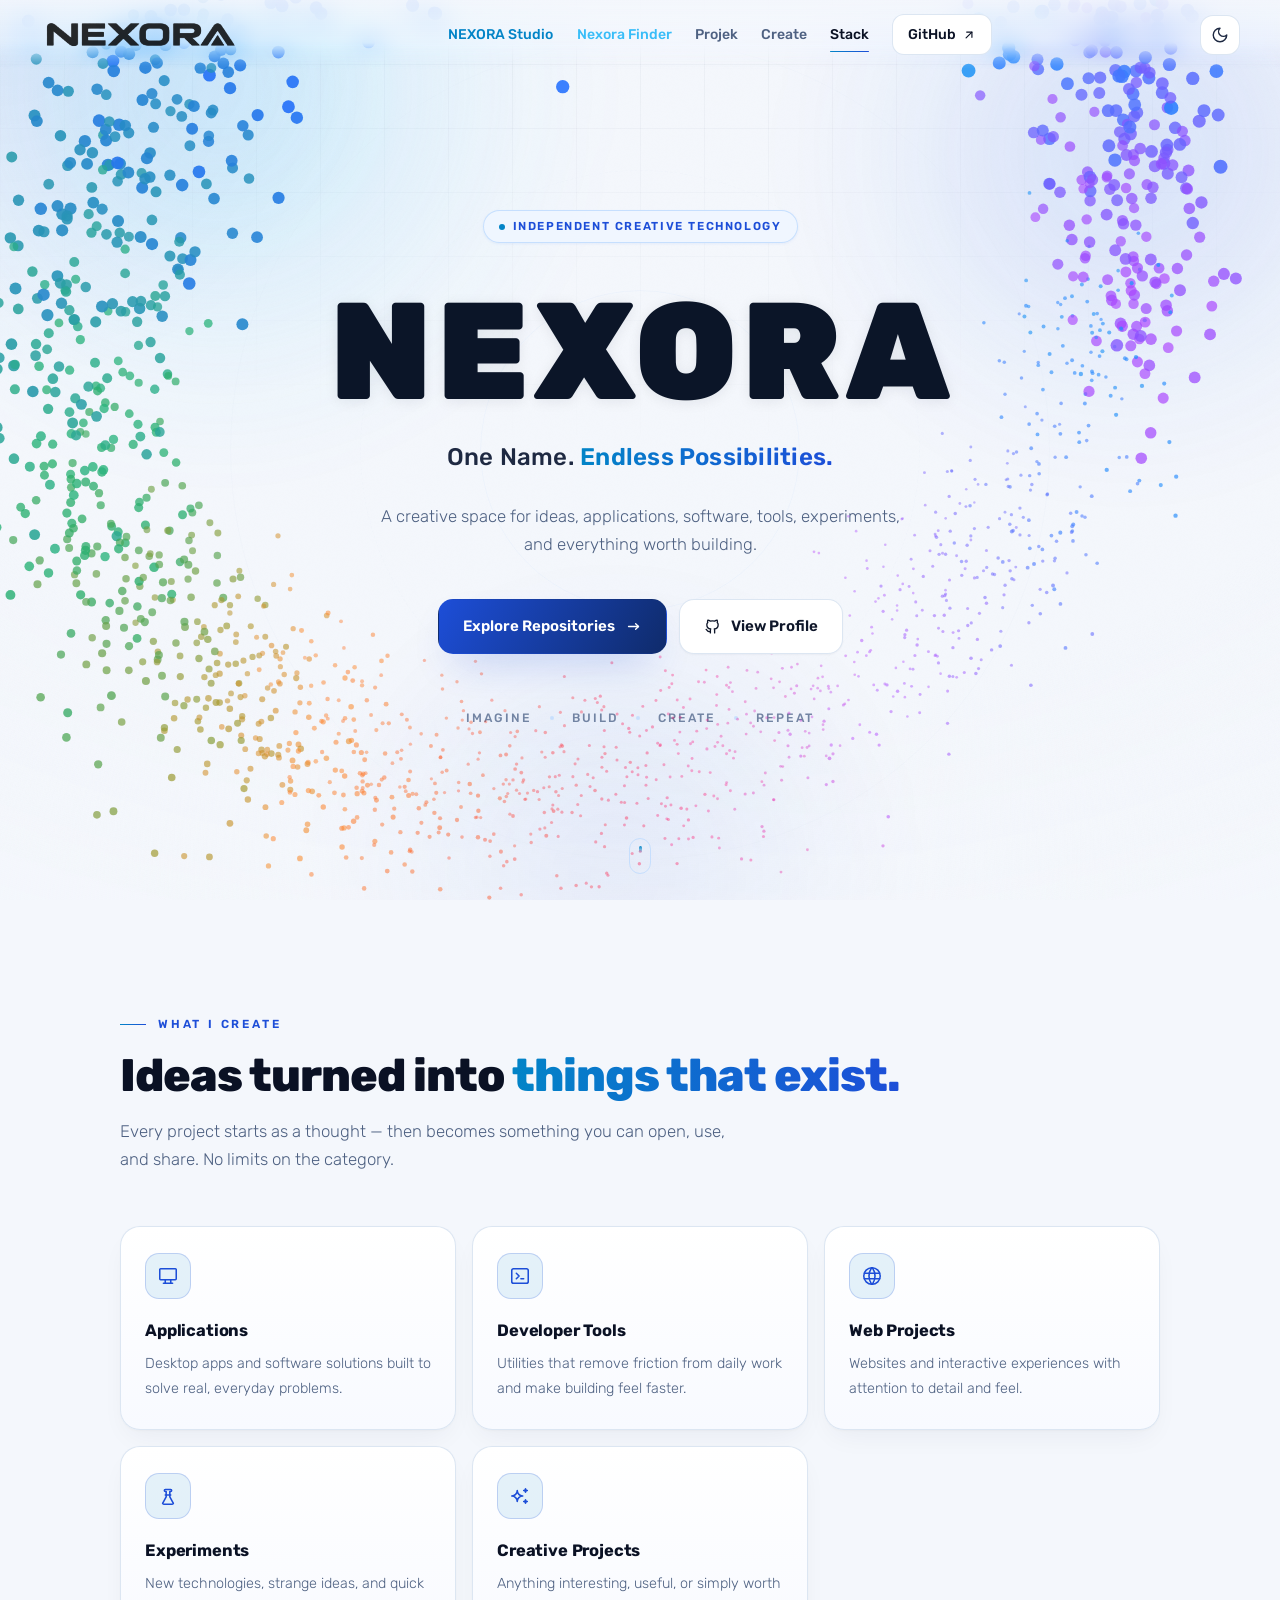
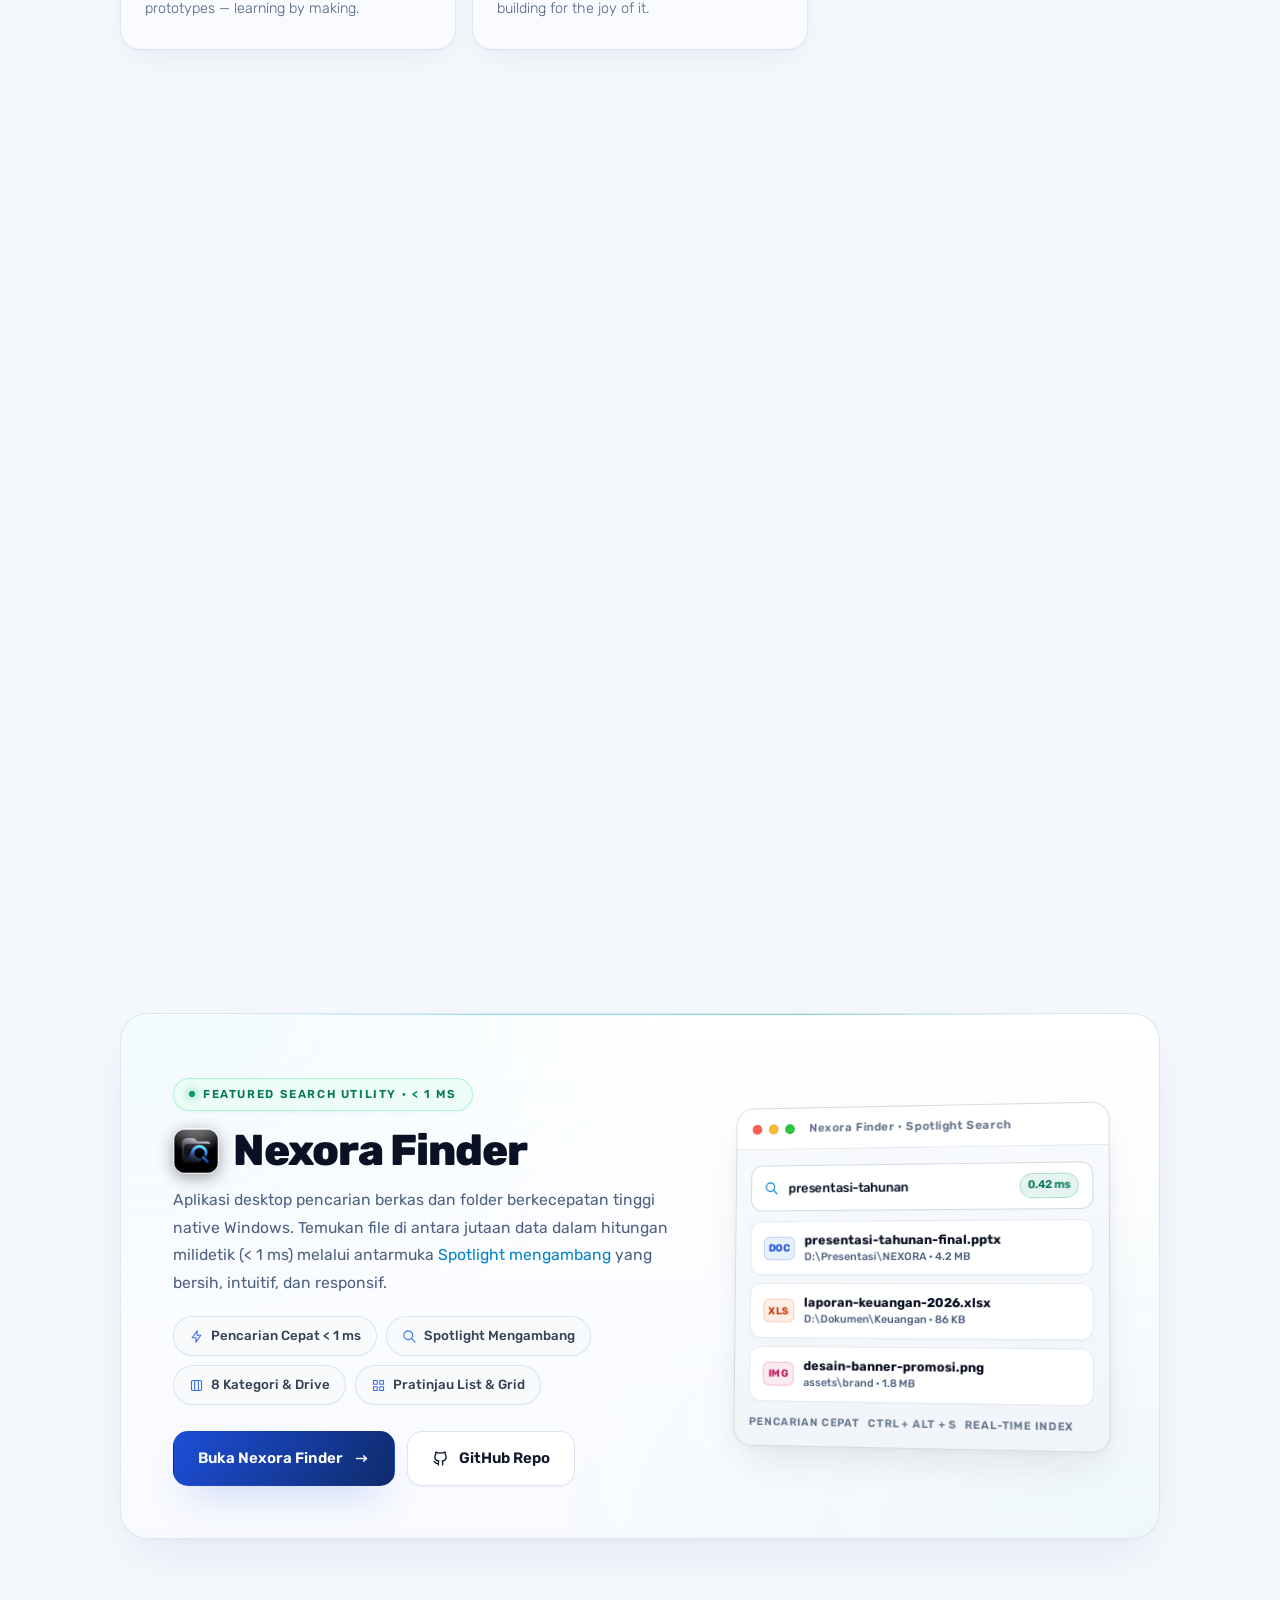
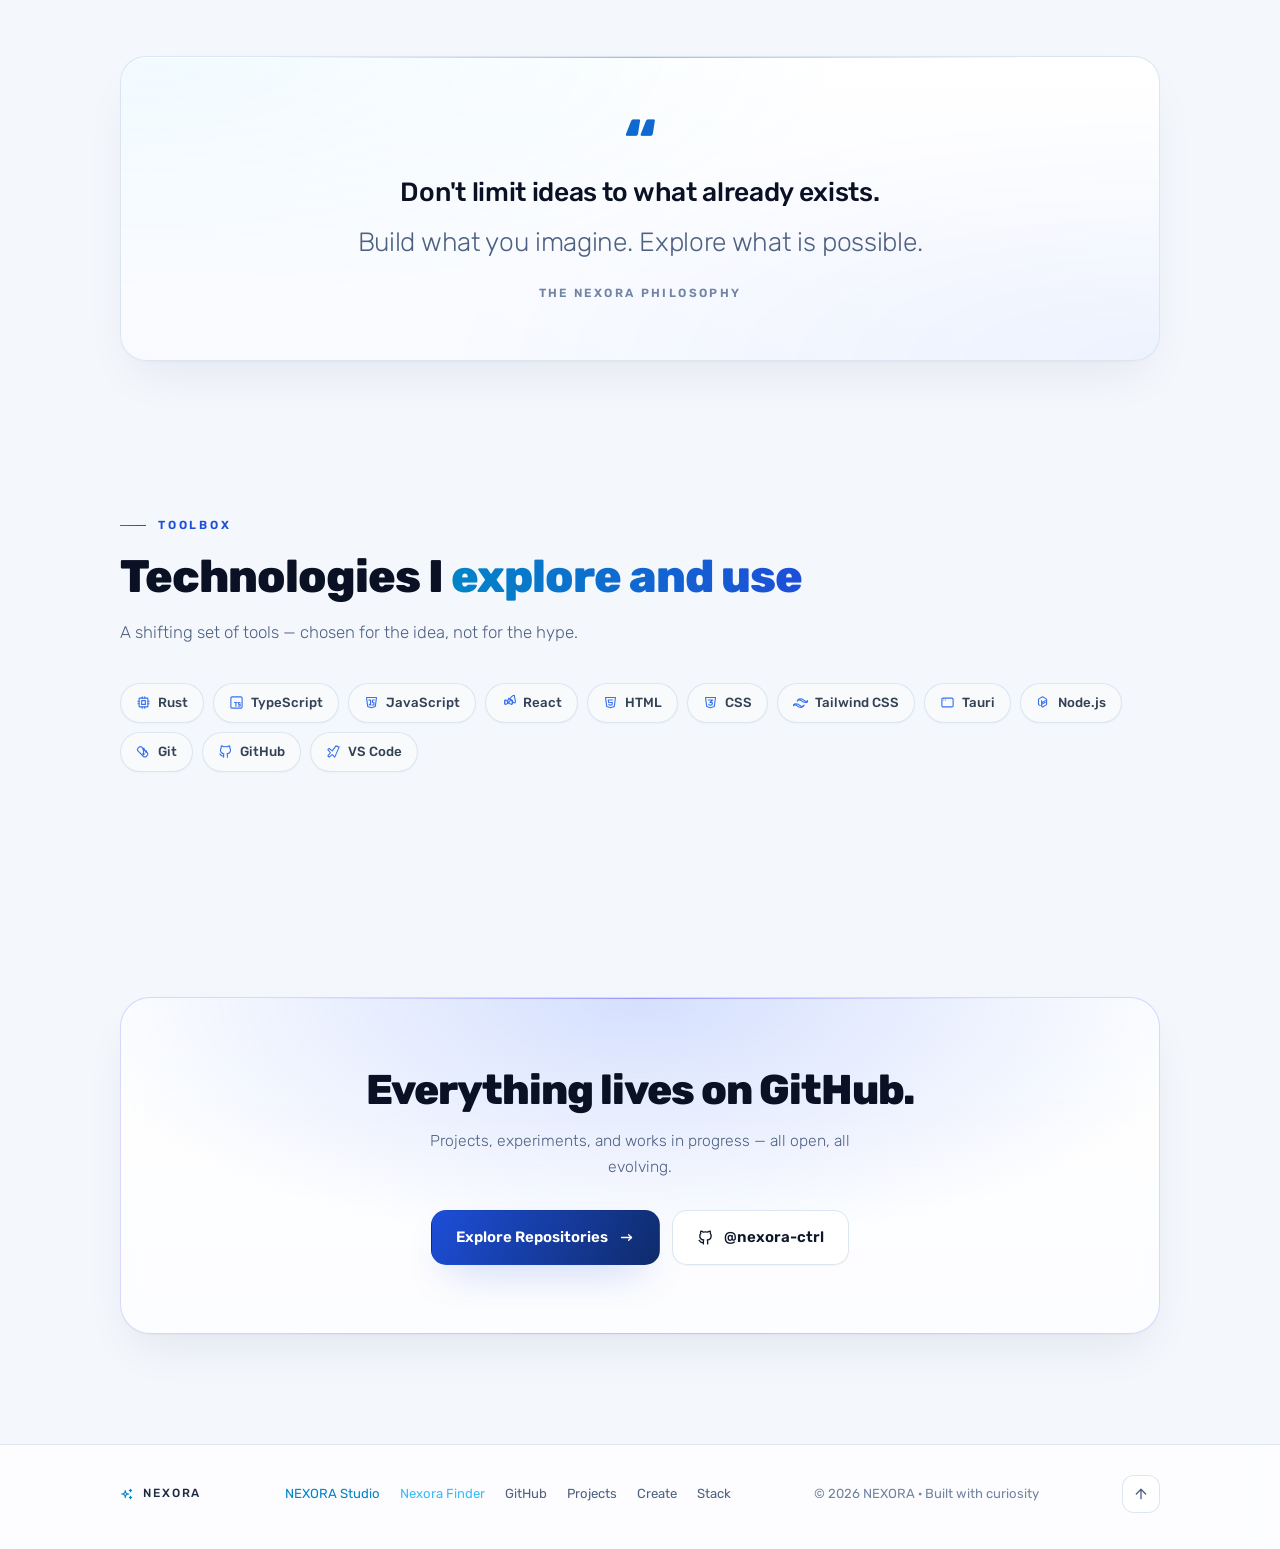
==== commit e143e9bc: "perf: optimize scroll performance with requestAnimationFrame and update header styles" ====
--- a/index.html
+++ b/index.html
@@ -648,14 +648,21 @@
       var nav = document.getElementById("nav");
       var menuBtn = document.getElementById("menuToggle");
 
+      var ticking = false;
       var onScroll = function () {
-        if (header) {
-          if (window.scrollY > 24) header.classList.add("scrolled");
-          else header.classList.remove("scrolled");
-        }
-        if (bar) {
-          var max = document.documentElement.scrollHeight - window.innerHeight;
-          bar.style.width = (max > 0 ? (window.scrollY / max) * 100 : 0) + "%";
+        if (!ticking) {
+          window.requestAnimationFrame(function () {
+            if (header) {
+              if (window.scrollY > 20) header.classList.add("scrolled");
+              else header.classList.remove("scrolled");
+            }
+            if (bar) {
+              var max = document.documentElement.scrollHeight - window.innerHeight;
+              bar.style.width = (max > 0 ? (window.scrollY / max) * 100 : 0) + "%";
+            }
+            ticking = false;
+          });
+          ticking = true;
         }
       };
       window.addEventListener("scroll", onScroll, { passive: true });
--- a/style.css
+++ b/style.css
@@ -327,10 +327,11 @@
   justify-content: space-between;
   gap: 14px;
   padding: 14px clamp(16px, 5vw, 40px);
-  border-bottom: 1px solid transparent;
-  transition: padding 0.4s var(--ease), border-color 0.4s var(--ease), box-shadow 0.4s var(--ease);
-}
-
+  transition: padding 0.35s cubic-bezier(0.16, 1, 0.3, 1);
+  will-change: padding;
+}
+
+/* Layer 1: Ambient glass gradient at top of page (fades bottom edge) */
 .site-header::before {
   content: "";
   position: absolute;
@@ -347,24 +348,39 @@
   backdrop-filter: blur(14px) saturate(150%);
   -webkit-mask-image: linear-gradient(to bottom, #000 0%, #000 62%, transparent 100%);
   mask-image: linear-gradient(to bottom, #000 0%, #000 62%, transparent 100%);
-  transition: background 0.4s var(--ease), -webkit-backdrop-filter 0.4s var(--ease),
-              backdrop-filter 0.4s var(--ease), -webkit-mask-image 0.4s var(--ease),
-              mask-image 0.4s var(--ease);
+  opacity: 1;
+  transition: opacity 0.35s cubic-bezier(0.16, 1, 0.3, 1);
+  will-change: opacity;
+}
+
+/* Layer 2: Compact solid frosted navbar on scroll */
+.site-header::after {
+  content: "";
+  position: absolute;
+  inset: 0;
+  z-index: -1;
+  pointer-events: none;
+  background: var(--header-bg);
+  border-bottom: 1px solid var(--line);
+  -webkit-backdrop-filter: blur(20px) saturate(160%);
+  backdrop-filter: blur(20px) saturate(160%);
+  box-shadow: 0 12px 40px -30px rgba(0, 0, 0, 0.9);
+  opacity: 0;
+  transition: opacity 0.35s cubic-bezier(0.16, 1, 0.3, 1);
+  will-change: opacity;
 }
 
 .site-header.scrolled {
   padding-top: 10px;
   padding-bottom: 10px;
-  border-bottom-color: var(--line);
-  box-shadow: 0 12px 40px -30px rgba(0, 0, 0, 0.9);
 }
 
 .site-header.scrolled::before {
-  background: var(--header-bg);
-  -webkit-backdrop-filter: blur(20px) saturate(160%);
-  backdrop-filter: blur(20px) saturate(160%);
-  -webkit-mask-image: none;
-  mask-image: none;
+  opacity: 0;
+}
+
+.site-header.scrolled::after {
+  opacity: 1;
 }
 
 .brand {
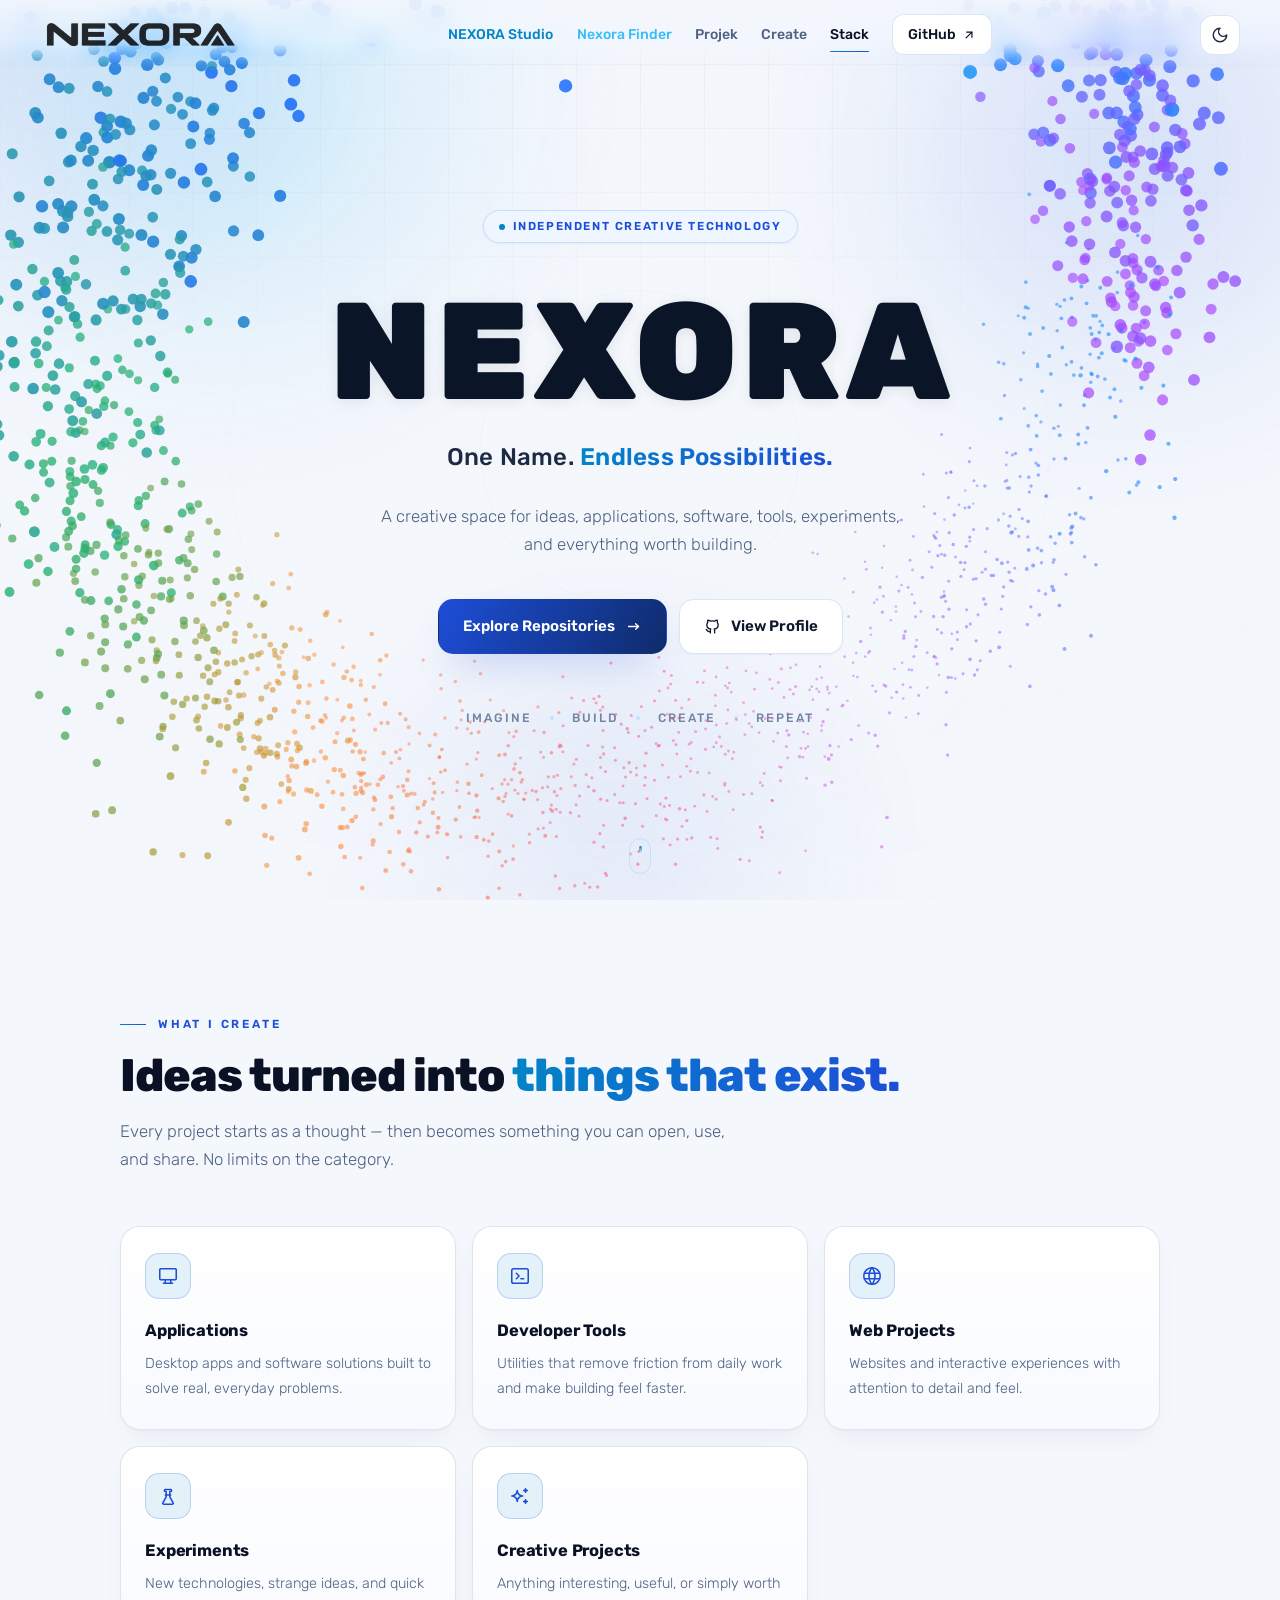
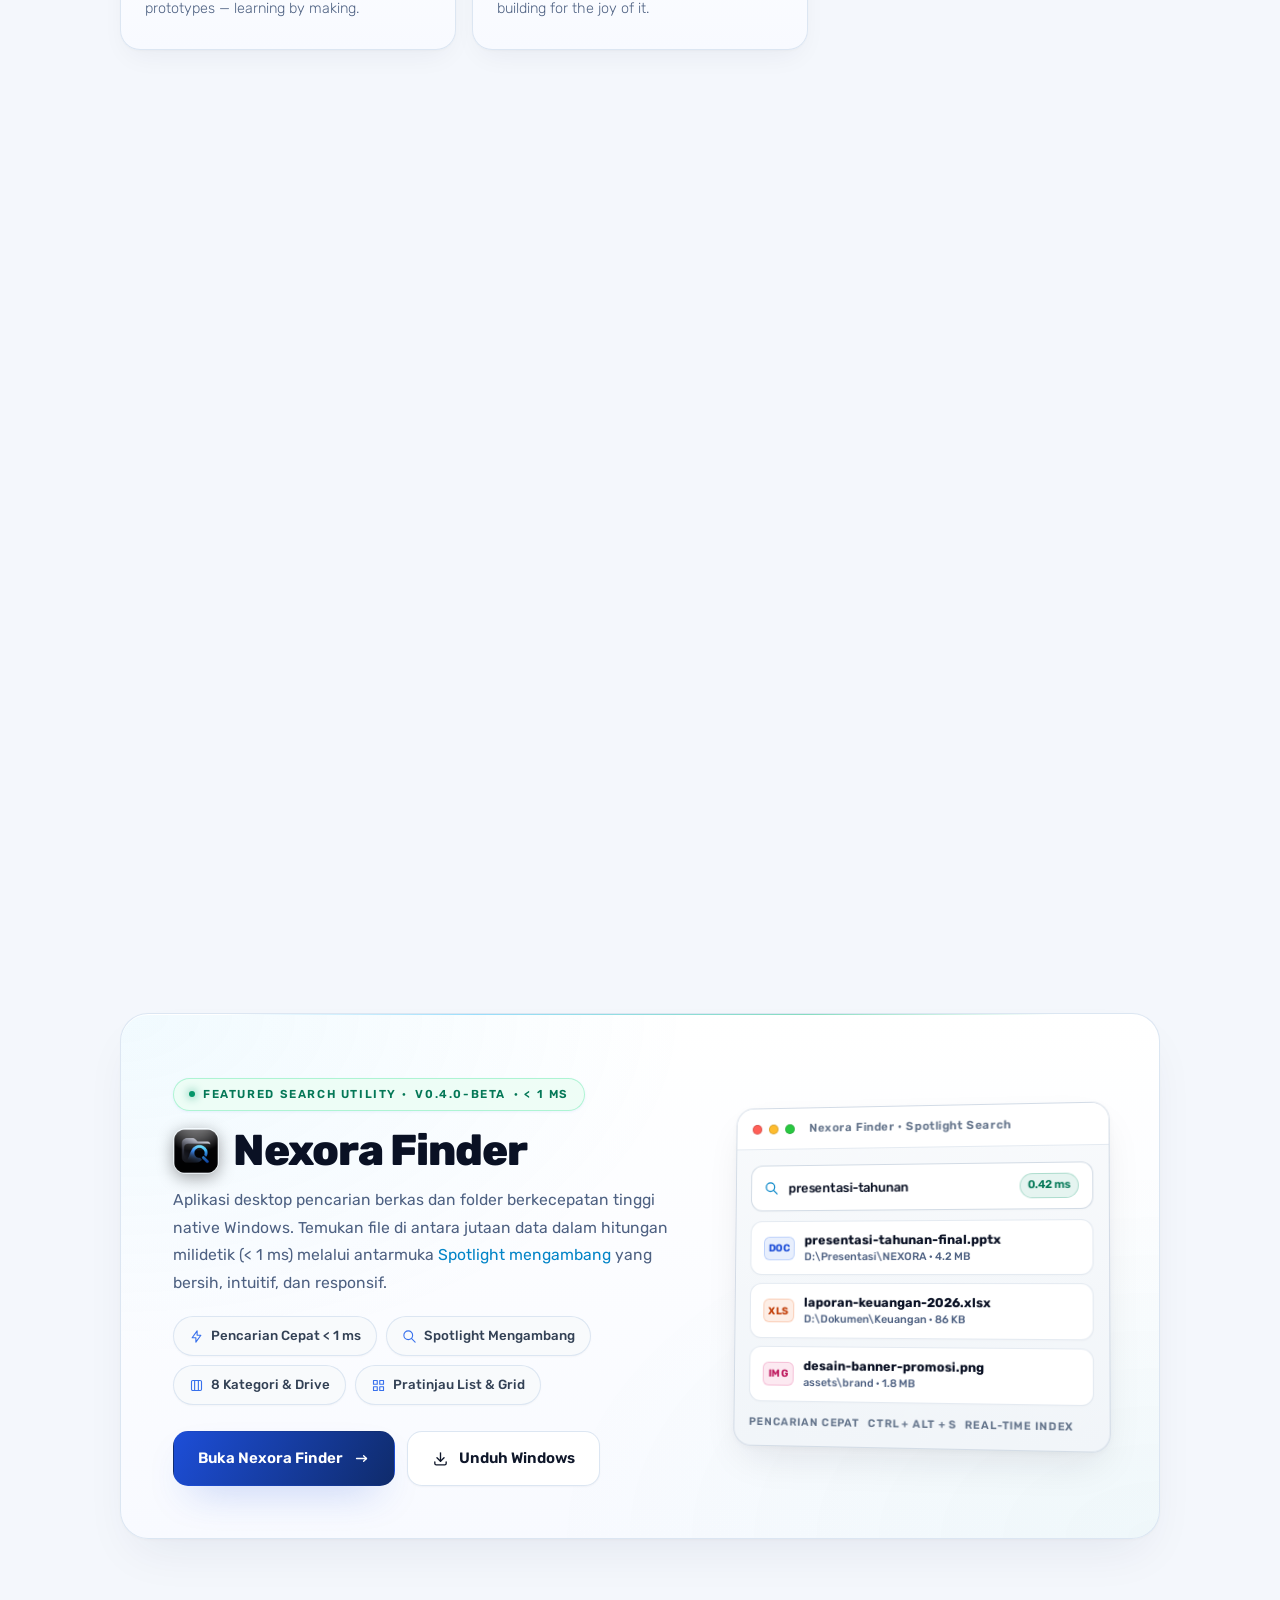
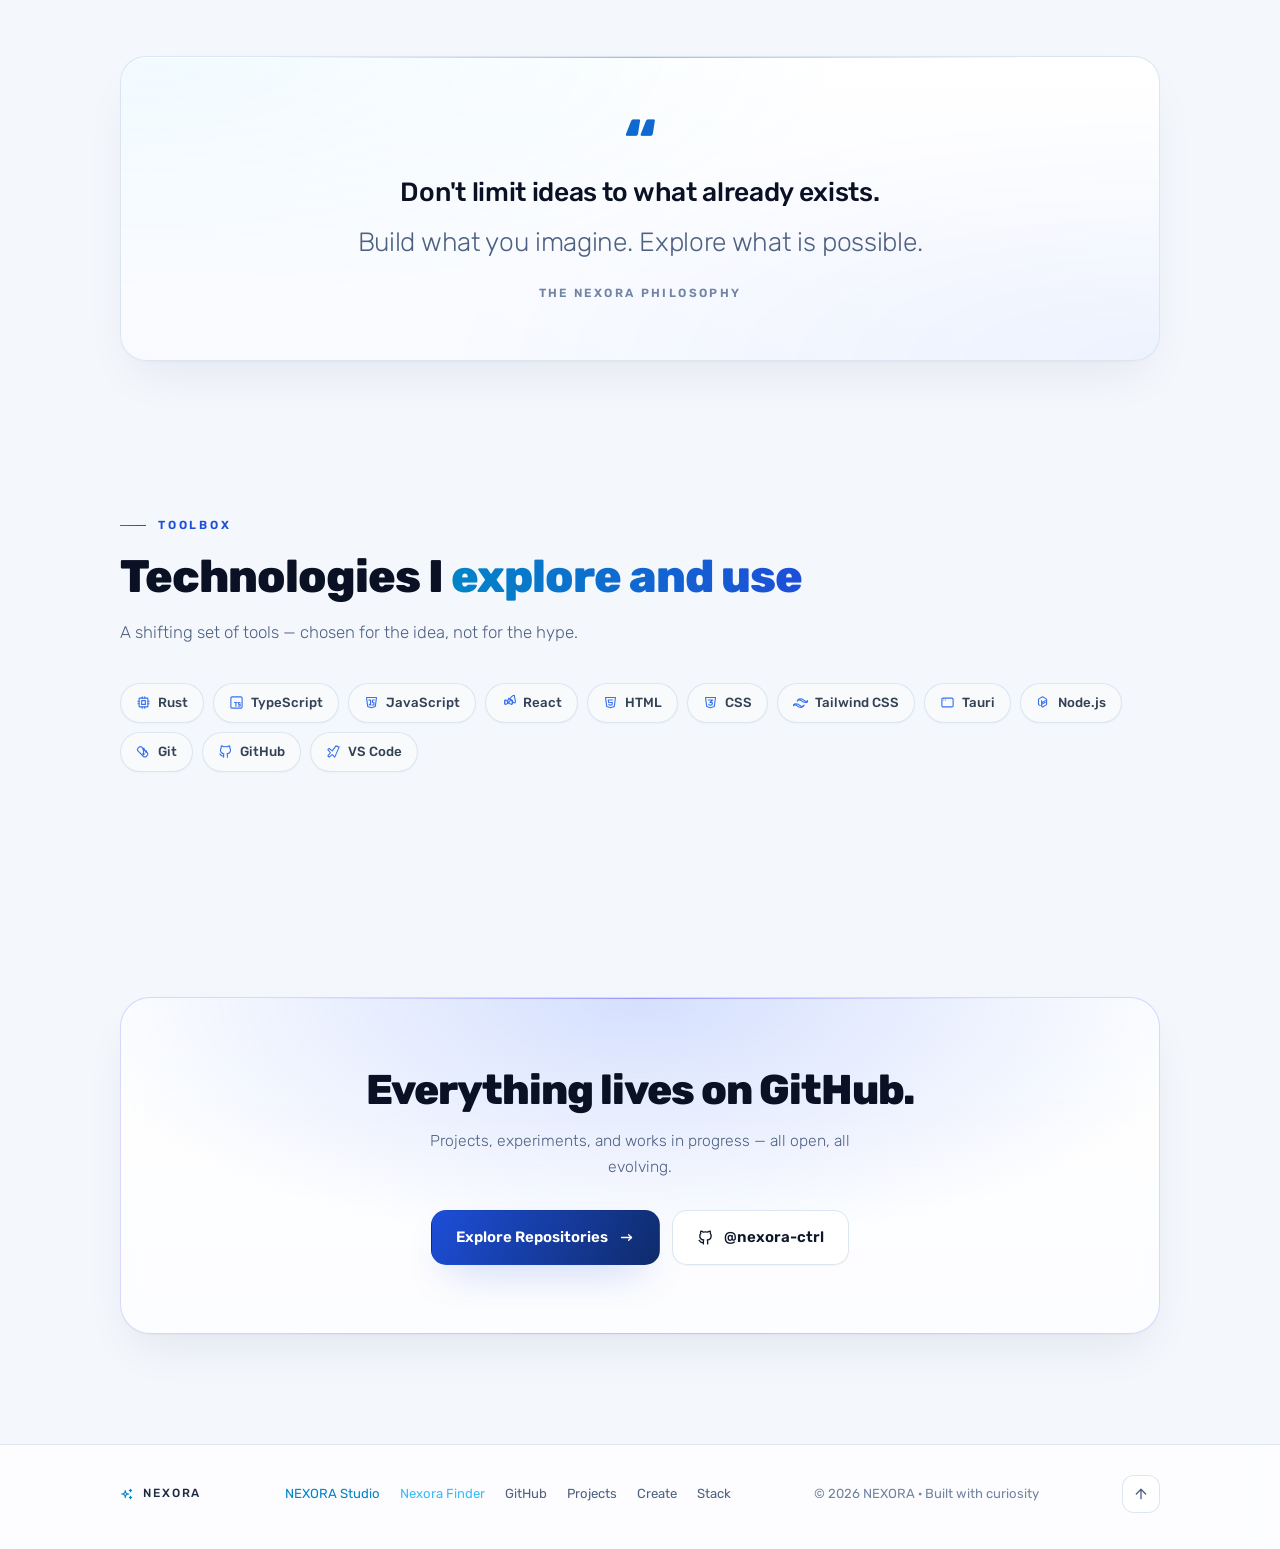
==== commit f2438460: "Update FInder" ====
--- a/index.html
+++ b/index.html
@@ -256,7 +256,7 @@
         <div class="feature-body">
           <p class="badge" style="margin-bottom: 0;">
             <span class="dot" aria-hidden="true"></span>
-            Featured Desktop Suite
+            Featured Desktop Suite &middot; <span id="studio-version-tag">v0.9.0</span>
           </p>
           <div style="display: flex; align-items: center; gap: 14px; margin: 16px 0 12px;">
             <img src="assets/studio-icon.png" alt="NEXORA Studio Logo" width="46" height="46" style="border-radius: 13px; box-shadow: 0 4px 16px rgba(0,0,0,0.35); flex-shrink: 0;" />
@@ -297,14 +297,14 @@
                 <path d="M15 8l4 4" />
               </svg>
             </a>
-            <a class="btn btn-ghost" href="https://github.com/nexora-ctrl/nexora-studio/releases" target="_blank" rel="noopener">
+            <a class="btn btn-ghost" id="studio-index-dl" href="https://github.com/nexora-ctrl/nexora-studio/releases" target="_blank" rel="noopener">
               <svg xmlns="http://www.w3.org/2000/svg" width="18" height="18" viewBox="0 0 24 24" fill="none" stroke="currentColor" stroke-width="2" stroke-linecap="round" stroke-linejoin="round" class="icon-tabler" aria-hidden="true">
                 <path stroke="none" d="M0 0h24v24H0z" fill="none"/>
                 <path d="M4 17v2a2 2 0 0 0 2 2h12a2 2 0 0 0 2 -2v-2" />
                 <path d="M7 11l5 5l5 -5" />
                 <path d="M12 4l0 12" />
               </svg>
-              <span>Unduh .exe (v0.6.0)</span>
+              <span>Unduh Windows</span>
             </a>
           </div>
         </div>
@@ -313,7 +313,7 @@
           <div class="mock">
             <div class="mock-bar">
               <span class="d"></span><span class="d"></span><span class="d"></span>
-              <span class="mock-title">NEXORA Studio — v0.6.0</span>
+              <span class="mock-title" id="studio-mock-title">NEXORA Studio — v0.9.0</span>
             </div>
             <div class="mock-body">
               <div class="mock-row">
@@ -347,7 +347,7 @@
         <div class="feature-body">
           <p class="badge badge-finder" style="margin-bottom: 0;">
             <span class="dot" aria-hidden="true"></span>
-            Featured Search Utility &middot; &lt; 1 ms
+            Featured Search Utility &middot; <span id="finder-version-tag">v0.4.0-beta</span> &middot; &lt; 1 ms
           </p>
           <div style="display: flex; align-items: center; gap: 14px; margin: 16px 0 12px;">
             <img src="assets/finder-icon.png" alt="Nexora Finder Logo" width="46" height="46" style="border-radius: 13px; box-shadow: 0 4px 16px rgba(0,0,0,0.35); flex-shrink: 0;" />
@@ -388,12 +388,14 @@
                 <path d="M15 8l4 4" />
               </svg>
             </a>
-            <a class="btn btn-ghost" href="https://github.com/nexora-ctrl/nexora-finder" target="_blank" rel="noopener">
+            <a class="btn btn-ghost" id="finder-index-dl" href="https://github.com/nexora-ctrl/nexora-finder/releases" target="_blank" rel="noopener">
               <svg xmlns="http://www.w3.org/2000/svg" width="18" height="18" viewBox="0 0 24 24" fill="none" stroke="currentColor" stroke-width="2" stroke-linecap="round" stroke-linejoin="round" class="icon-tabler" aria-hidden="true">
                 <path stroke="none" d="M0 0h24v24H0z" fill="none"/>
-                <path d="M9 19c-4.3 1.4 -4.3 -2.5 -6 -3m12 5v-3.5c0 -1 .1 -1.4 -.5 -2c2.8 -.3 5.5 -1.4 5.5 -6a4.6 4.6 0 0 0 -1.3 -3.2a4.2 4.2 0 0 0 -.1 -3.2s-1.1 -.3 -3.5 1.3a12.3 12.3 0 0 0 -6.2 0c-2.4 -1.6 -3.5 -1.3 -3.5 -1.3a4.2 4.2 0 0 0 -.1 3.2a4.6 4.6 0 0 0 -1.3 3.2c0 4.6 2.7 5.7 5.5 6c-.6 .6 -.6 1.2 -.5 2v3.5" />
+                <path d="M4 17v2a2 2 0 0 0 2 2h12a2 2 0 0 0 2 -2v-2" />
+                <path d="M7 11l5 5l5 -5" />
+                <path d="M12 4l0 12" />
               </svg>
-              <span>GitHub Repo</span>
+              <span>Unduh Windows</span>
             </a>
           </div>
         </div>
@@ -772,5 +774,7 @@
 
   <!-- Hero vgpu Animation (WebGPU + Canvas Fallback) -->
   <script src="vgpu-animation.js"></script>
+  <!-- GitHub Releases Dynamic Version Loader -->
+  <script src="release-version.js"></script>
 </body>
 </html>
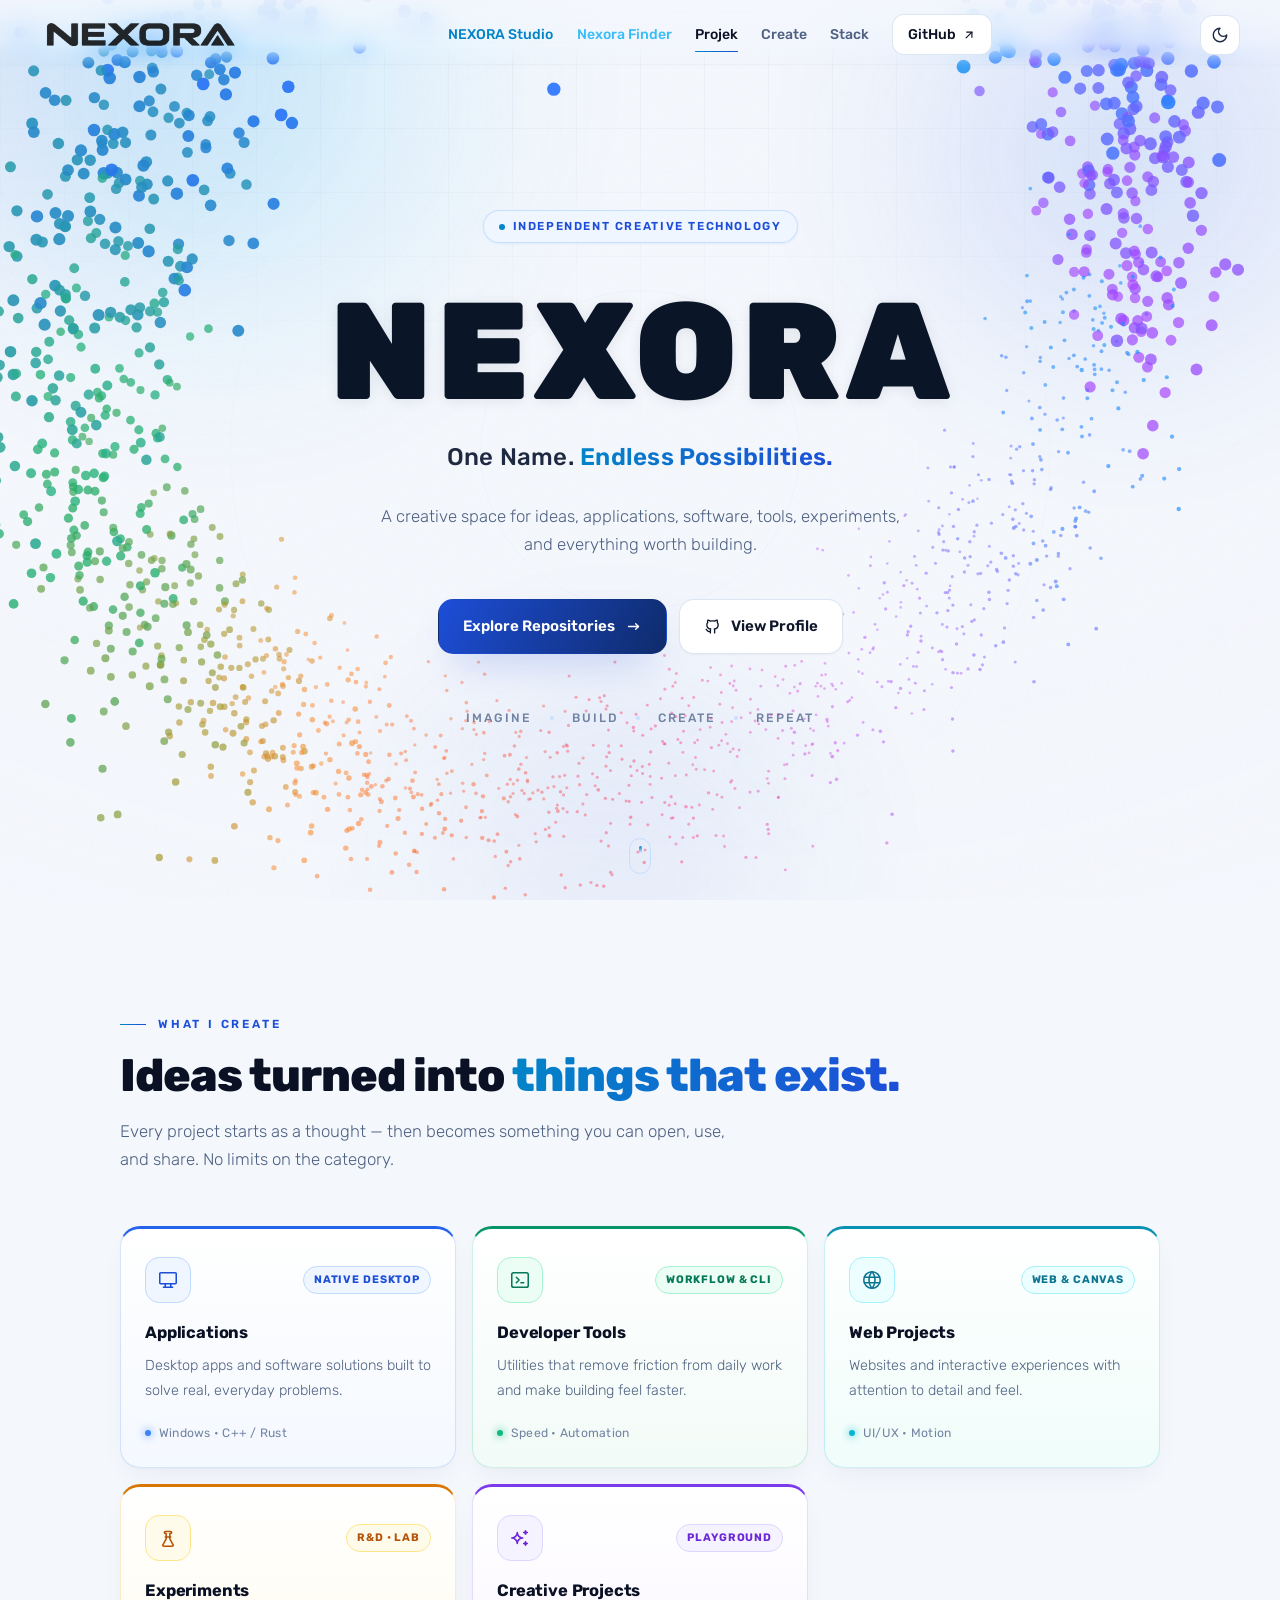
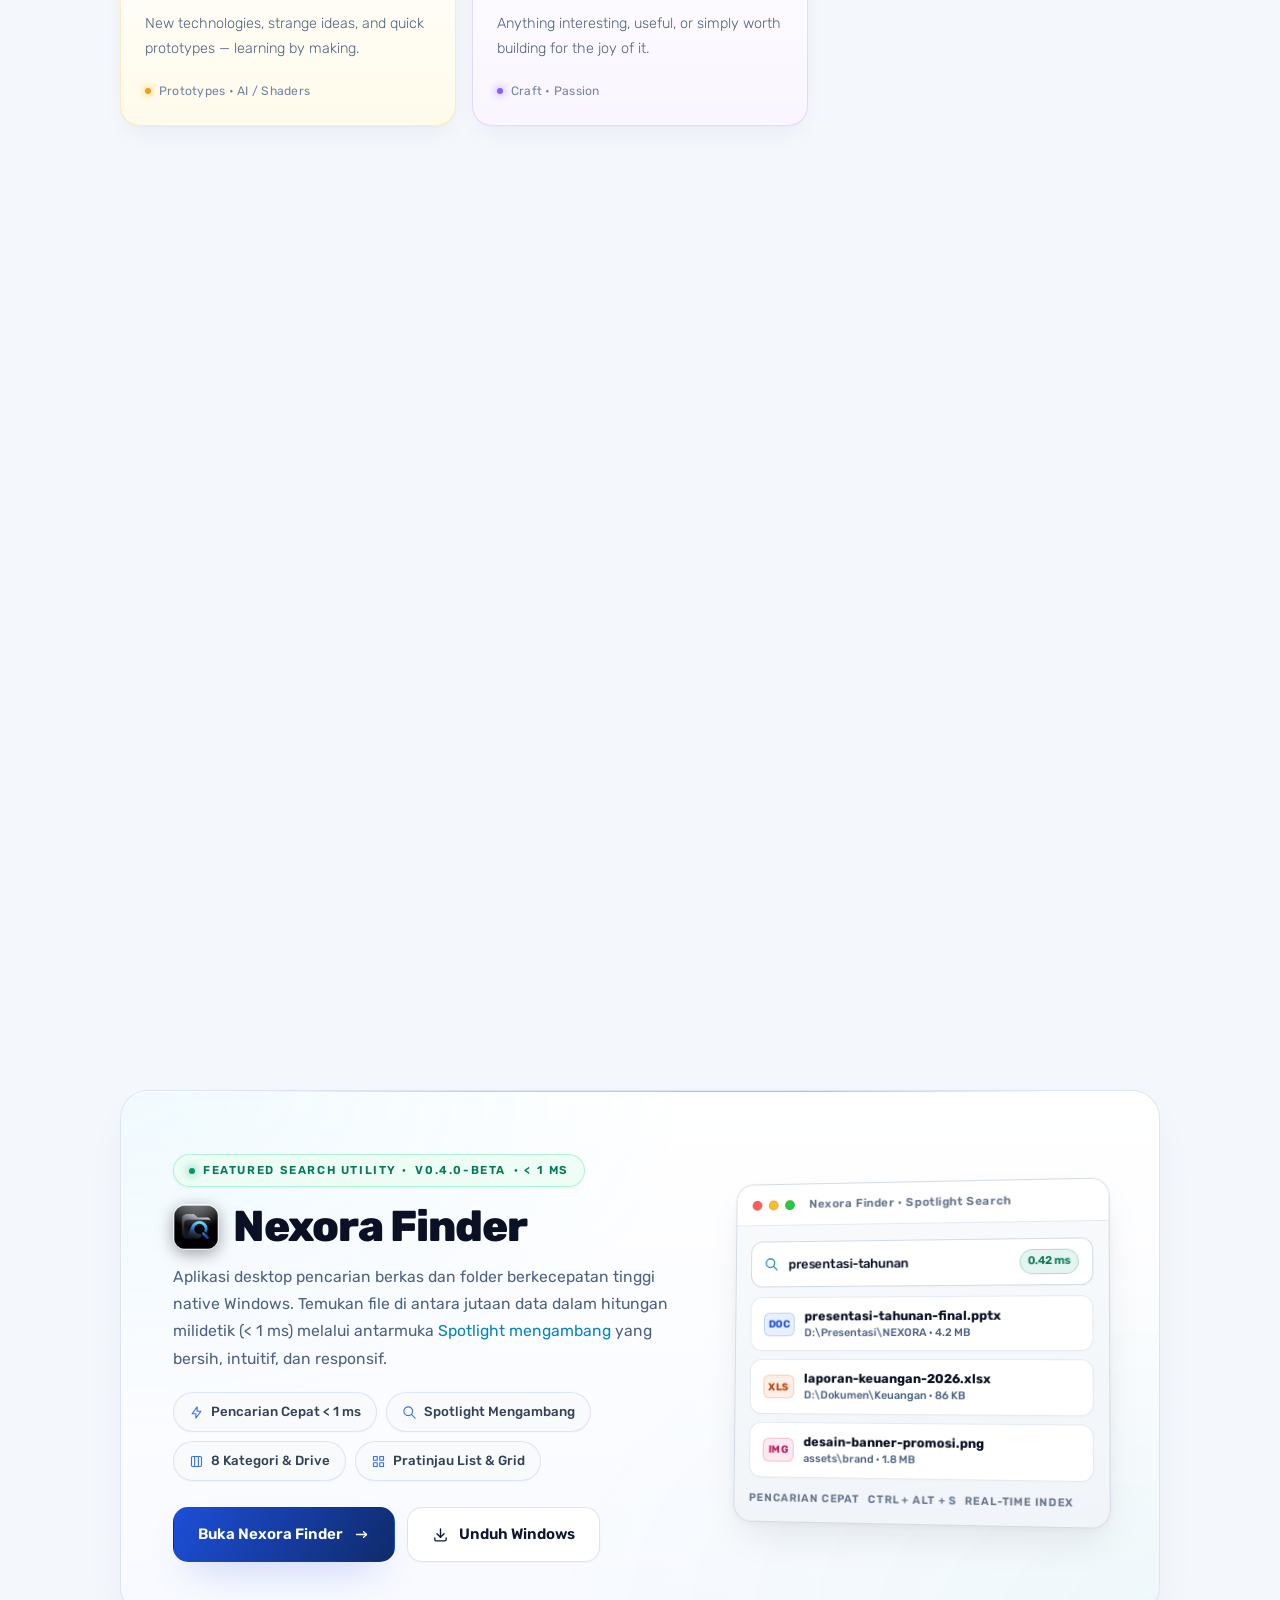
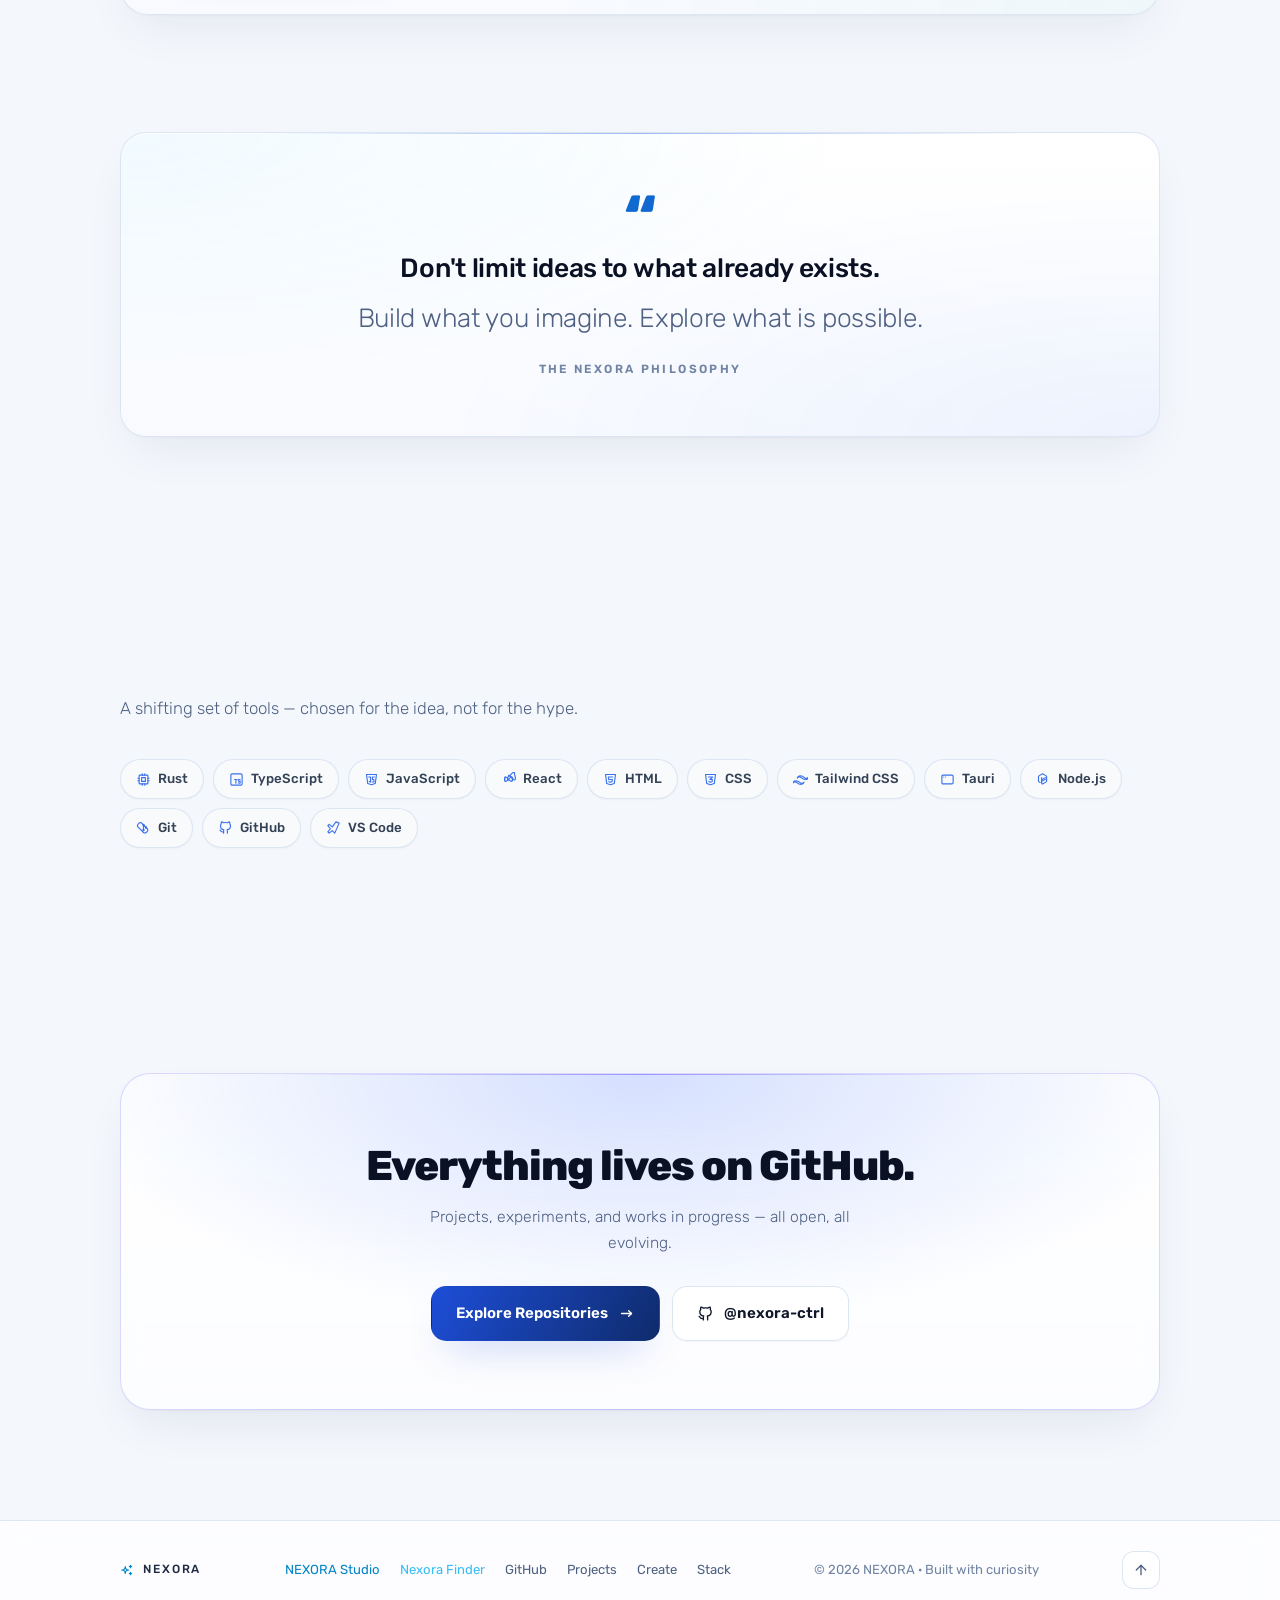
==== commit 08dab206: "feat: add individualized craft cards with bespoke metadata and styling" ====
--- a/index.html
+++ b/index.html
@@ -173,70 +173,105 @@
         open, use, and share. No limits on the category.
       </p>
 
-      <div class="cards">
-        <article class="card reveal" style="--d: 0ms">
-          <div class="icon" aria-hidden="true">
-            <svg xmlns="http://www.w3.org/2000/svg" width="22" height="22" viewBox="0 0 24 24" fill="none" stroke="currentColor" stroke-width="1.8" stroke-linecap="round" stroke-linejoin="round" class="icon-tabler">
-              <path stroke="none" d="M0 0h24v24H0z" fill="none"/>
-              <path d="M3 5a1 1 0 0 1 1 -1h16a1 1 0 0 1 1 1v10a1 1 0 0 1 -1 1h-16a1 1 0 0 1 -1 -1v-10z" />
-              <path d="M7 20h10" />
-              <path d="M9 16v4" />
-              <path d="M15 16v4" />
-            </svg>
+      <div class="cards cards-craft">
+        <article class="card card-craft card-apps reveal" style="--d: 0ms">
+          <div class="card-top">
+            <div class="icon" aria-hidden="true">
+              <svg xmlns="http://www.w3.org/2000/svg" width="22" height="22" viewBox="0 0 24 24" fill="none" stroke="currentColor" stroke-width="1.8" stroke-linecap="round" stroke-linejoin="round" class="icon-tabler">
+                <path stroke="none" d="M0 0h24v24H0z" fill="none"/>
+                <path d="M3 5a1 1 0 0 1 1 -1h16a1 1 0 0 1 1 1v10a1 1 0 0 1 -1 1h-16a1 1 0 0 1 -1 -1v-10z" />
+                <path d="M7 20h10" />
+                <path d="M9 16v4" />
+                <path d="M15 16v4" />
+              </svg>
+            </div>
+            <span class="card-tag">Native Desktop</span>
           </div>
           <h3>Applications</h3>
           <p>Desktop apps and software solutions built to solve real, everyday problems.</p>
+          <div class="card-meta">
+            <span class="meta-dot"></span>
+            <span>Windows &bull; C++ / Rust</span>
+          </div>
         </article>
 
-        <article class="card reveal" style="--d: 80ms">
-          <div class="icon" aria-hidden="true">
-            <svg xmlns="http://www.w3.org/2000/svg" width="22" height="22" viewBox="0 0 24 24" fill="none" stroke="currentColor" stroke-width="1.8" stroke-linecap="round" stroke-linejoin="round" class="icon-tabler">
-              <path stroke="none" d="M0 0h24v24H0z" fill="none"/>
-              <path d="M8 9l3 3l-3 3" />
-              <path d="M13 15l3 0" />
-              <path d="M3 4m0 2a2 2 0 0 1 2 -2h14a2 2 0 0 1 2 2v12a2 2 0 0 1 -2 2h-14a2 2 0 0 1 -2 -2z" />
-            </svg>
+        <article class="card card-craft card-tools reveal" style="--d: 80ms">
+          <div class="card-top">
+            <div class="icon" aria-hidden="true">
+              <svg xmlns="http://www.w3.org/2000/svg" width="22" height="22" viewBox="0 0 24 24" fill="none" stroke="currentColor" stroke-width="1.8" stroke-linecap="round" stroke-linejoin="round" class="icon-tabler">
+                <path stroke="none" d="M0 0h24v24H0z" fill="none"/>
+                <path d="M8 9l3 3l-3 3" />
+                <path d="M13 15l3 0" />
+                <path d="M3 4m0 2a2 2 0 0 1 2 -2h14a2 2 0 0 1 2 2v12a2 2 0 0 1 -2 2h-14a2 2 0 0 1 -2 -2z" />
+              </svg>
+            </div>
+            <span class="card-tag">Workflow &amp; CLI</span>
           </div>
           <h3>Developer Tools</h3>
           <p>Utilities that remove friction from daily work and make building feel faster.</p>
+          <div class="card-meta">
+            <span class="meta-dot"></span>
+            <span>Speed &bull; Automation</span>
+          </div>
         </article>
 
-        <article class="card reveal" style="--d: 160ms">
-          <div class="icon" aria-hidden="true">
-            <svg xmlns="http://www.w3.org/2000/svg" width="22" height="22" viewBox="0 0 24 24" fill="none" stroke="currentColor" stroke-width="1.8" stroke-linecap="round" stroke-linejoin="round" class="icon-tabler">
-              <path stroke="none" d="M0 0h24v24H0z" fill="none"/>
-              <path d="M3 12a9 9 0 1 0 18 0a9 9 0 0 0 -18 0" />
-              <path d="M3.6 9h16.8" />
-              <path d="M3.6 15h16.8" />
-              <path d="M11.5 3a17 17 0 0 0 0 18" />
-              <path d="M12.5 3a17 17 0 0 1 0 18" />
-            </svg>
+        <article class="card card-craft card-web reveal" style="--d: 160ms">
+          <div class="card-top">
+            <div class="icon" aria-hidden="true">
+              <svg xmlns="http://www.w3.org/2000/svg" width="22" height="22" viewBox="0 0 24 24" fill="none" stroke="currentColor" stroke-width="1.8" stroke-linecap="round" stroke-linejoin="round" class="icon-tabler">
+                <path stroke="none" d="M0 0h24v24H0z" fill="none"/>
+                <path d="M3 12a9 9 0 1 0 18 0a9 9 0 0 0 -18 0" />
+                <path d="M3.6 9h16.8" />
+                <path d="M3.6 15h16.8" />
+                <path d="M11.5 3a17 17 0 0 0 0 18" />
+                <path d="M12.5 3a17 17 0 0 1 0 18" />
+              </svg>
+            </div>
+            <span class="card-tag">Web &amp; Canvas</span>
           </div>
           <h3>Web Projects</h3>
           <p>Websites and interactive experiences with attention to detail and feel.</p>
+          <div class="card-meta">
+            <span class="meta-dot"></span>
+            <span>UI/UX &bull; Motion</span>
+          </div>
         </article>
 
-        <article class="card reveal" style="--d: 240ms">
-          <div class="icon" aria-hidden="true">
-            <svg xmlns="http://www.w3.org/2000/svg" width="22" height="22" viewBox="0 0 24 24" fill="none" stroke="currentColor" stroke-width="1.8" stroke-linecap="round" stroke-linejoin="round" class="icon-tabler">
-              <path stroke="none" d="M0 0h24v24H0z" fill="none"/>
-              <path d="M6.141 20a2 2 0 0 0 1.859 1h8a2 2 0 0 0 1.859 -1l-3.859 -7v-6h1a1 1 0 0 0 0 -2h-6a1 1 0 0 0 0 2h1v6l-3.859 7z" />
-              <path d="M9 11l6 0" />
-            </svg>
+        <article class="card card-craft card-exp reveal" style="--d: 240ms">
+          <div class="card-top">
+            <div class="icon" aria-hidden="true">
+              <svg xmlns="http://www.w3.org/2000/svg" width="22" height="22" viewBox="0 0 24 24" fill="none" stroke="currentColor" stroke-width="1.8" stroke-linecap="round" stroke-linejoin="round" class="icon-tabler">
+                <path stroke="none" d="M0 0h24v24H0z" fill="none"/>
+                <path d="M6.141 20a2 2 0 0 0 1.859 1h8a2 2 0 0 0 1.859 -1l-3.859 -7v-6h1a1 1 0 0 0 0 -2h-6a1 1 0 0 0 0 2h1v6l-3.859 7z" />
+                <path d="M9 11l6 0" />
+              </svg>
+            </div>
+            <span class="card-tag">R&amp;D &bull; Lab</span>
           </div>
           <h3>Experiments</h3>
           <p>New technologies, strange ideas, and quick prototypes — learning by making.</p>
+          <div class="card-meta">
+            <span class="meta-dot"></span>
+            <span>Prototypes &bull; AI / Shaders</span>
+          </div>
         </article>
 
-        <article class="card reveal" style="--d: 320ms">
-          <div class="icon" aria-hidden="true">
-            <svg xmlns="http://www.w3.org/2000/svg" width="22" height="22" viewBox="0 0 24 24" fill="none" stroke="currentColor" stroke-width="1.8" stroke-linecap="round" stroke-linejoin="round" class="icon-tabler">
-              <path stroke="none" d="M0 0h24v24H0z" fill="none"/>
-              <path d="M16 18a2 2 0 0 1 2 2a2 2 0 0 1 2 -2a2 2 0 0 1 -2 -2a2 2 0 0 1 -2 2zm0 -12a2 2 0 0 1 2 2a2 2 0 0 1 2 -2a2 2 0 0 1 -2 -2a2 2 0 0 1 -2 2zm-7 12a6 6 0 0 1 6 -6a6 6 0 0 1 -6 -6a6 6 0 0 1 -6 6a6 6 0 0 1 6 6z" />
-            </svg>
+        <article class="card card-craft card-creative reveal" style="--d: 320ms">
+          <div class="card-top">
+            <div class="icon" aria-hidden="true">
+              <svg xmlns="http://www.w3.org/2000/svg" width="22" height="22" viewBox="0 0 24 24" fill="none" stroke="currentColor" stroke-width="1.8" stroke-linecap="round" stroke-linejoin="round" class="icon-tabler">
+                <path stroke="none" d="M0 0h24v24H0z" fill="none"/>
+                <path d="M16 18a2 2 0 0 1 2 2a2 2 0 0 1 2 -2a2 2 0 0 1 -2 -2a2 2 0 0 1 -2 2zm0 -12a2 2 0 0 1 2 2a2 2 0 0 1 2 -2a2 2 0 0 1 -2 -2a2 2 0 0 1 -2 2zm-7 12a6 6 0 0 1 6 -6a6 6 0 0 1 -6 -6a6 6 0 0 1 -6 6a6 6 0 0 1 6 6z" />
+              </svg>
+            </div>
+            <span class="card-tag">Playground</span>
           </div>
           <h3>Creative Projects</h3>
           <p>Anything interesting, useful, or simply worth building for the joy of it.</p>
+          <div class="card-meta">
+            <span class="meta-dot"></span>
+            <span>Craft &bull; Passion</span>
+          </div>
         </article>
       </div>
     </section>
--- a/style.css
+++ b/style.css
@@ -1038,6 +1038,267 @@
   color: var(--muted);
 }
 
+/* ============ INDIVIDUALIZED CRAFT CARDS (Bespoke Palette & Shapes) ============ */
+.cards-craft {
+  grid-template-columns: repeat(auto-fit, minmax(280px, 1fr));
+}
+
+.card-craft {
+  display: flex;
+  flex-direction: column;
+  position: relative;
+  border-radius: 20px;
+  padding: 28px 24px 24px;
+}
+
+.card-craft .card-top {
+  display: flex;
+  align-items: center;
+  justify-content: space-between;
+  margin-bottom: 16px;
+}
+
+.card-craft .icon {
+  margin-bottom: 0;
+}
+
+.card-craft .card-tag {
+  font-size: 0.68rem;
+  font-weight: 700;
+  letter-spacing: 0.08em;
+  text-transform: uppercase;
+  padding: 4px 10px;
+  border-radius: 999px;
+  transition: all 0.3s var(--ease);
+}
+
+.card-craft .card-meta {
+  display: flex;
+  align-items: center;
+  gap: 8px;
+  margin-top: auto;
+  padding-top: 20px;
+  font-size: 0.76rem;
+  color: var(--muted-2);
+  letter-spacing: 0.02em;
+}
+
+.card-craft .card-meta .meta-dot {
+  width: 6px;
+  height: 6px;
+  border-radius: 50%;
+  flex-shrink: 0;
+}
+
+/* 1. Applications: Indigo / Sapphire */
+.card-apps {
+  --accent-base: #3b82f6;
+  border-top: 2px solid #3b82f6;
+}
+.card-apps .icon {
+  background: rgba(59, 130, 246, 0.12);
+  border-color: rgba(59, 130, 246, 0.28);
+  color: #60a5fa;
+}
+.card-apps .card-tag {
+  background: rgba(59, 130, 246, 0.10);
+  color: #93c5fd;
+  border: 1px solid rgba(59, 130, 246, 0.22);
+}
+.card-apps .meta-dot { background: #3b82f6; box-shadow: 0 0 8px #3b82f6; }
+.card-apps::before {
+  background: linear-gradient(135deg, #60a5fa, #2563eb 50%, #1e40af);
+}
+.card-apps::after {
+  background: radial-gradient(280px circle at var(--cx, 50%) var(--cy, 0%), rgba(59, 130, 246, 0.22), transparent 70%);
+}
+
+/* 2. Developer Tools: Emerald / Mint */
+.card-tools {
+  --accent-base: #10b981;
+  border-top: 2px solid #10b981;
+}
+.card-tools .icon {
+  background: rgba(16, 185, 129, 0.12);
+  border-color: rgba(16, 185, 129, 0.28);
+  color: #34d399;
+}
+.card-tools .card-tag {
+  background: rgba(16, 185, 129, 0.10);
+  color: #6ee7b7;
+  border: 1px solid rgba(16, 185, 129, 0.22);
+}
+.card-tools .meta-dot { background: #10b981; box-shadow: 0 0 8px #10b981; }
+.card-tools::before {
+  background: linear-gradient(135deg, #34d399, #059669 50%, #047857);
+}
+.card-tools::after {
+  background: radial-gradient(280px circle at var(--cx, 50%) var(--cy, 0%), rgba(16, 185, 129, 0.22), transparent 70%);
+}
+.card-tools:hover .icon {
+  box-shadow: 0 12px 26px -14px rgba(16, 185, 129, 0.9);
+}
+
+/* 3. Web Projects: Cyan / Sky */
+.card-web {
+  --accent-base: #06b6d4;
+  border-top: 2px solid #06b6d4;
+}
+.card-web .icon {
+  background: rgba(6, 182, 212, 0.12);
+  border-color: rgba(6, 182, 212, 0.28);
+  color: #22d3ee;
+}
+.card-web .card-tag {
+  background: rgba(6, 182, 212, 0.10);
+  color: #67e8f9;
+  border: 1px solid rgba(6, 182, 212, 0.22);
+}
+.card-web .meta-dot { background: #06b6d4; box-shadow: 0 0 8px #06b6d4; }
+.card-web::before {
+  background: linear-gradient(135deg, #22d3ee, #0891b2 50%, #0e7490);
+}
+.card-web::after {
+  background: radial-gradient(280px circle at var(--cx, 50%) var(--cy, 0%), rgba(6, 182, 212, 0.22), transparent 70%);
+}
+.card-web:hover .icon {
+  box-shadow: 0 12px 26px -14px rgba(6, 182, 212, 0.9);
+}
+
+/* 4. Experiments: Amber / Coral Flame */
+.card-exp {
+  --accent-base: #f59e0b;
+  border-top: 2px solid #f59e0b;
+}
+.card-exp .icon {
+  background: rgba(245, 158, 11, 0.12);
+  border-color: rgba(245, 158, 11, 0.28);
+  color: #fbbf24;
+}
+.card-exp .card-tag {
+  background: rgba(245, 158, 11, 0.10);
+  color: #fcd34d;
+  border: 1px solid rgba(245, 158, 11, 0.22);
+}
+.card-exp .meta-dot { background: #f59e0b; box-shadow: 0 0 8px #f59e0b; }
+.card-exp::before {
+  background: linear-gradient(135deg, #fbbf24, #d97706 50%, #b45309);
+}
+.card-exp::after {
+  background: radial-gradient(280px circle at var(--cx, 50%) var(--cy, 0%), rgba(245, 158, 11, 0.22), transparent 70%);
+}
+.card-exp:hover .icon {
+  box-shadow: 0 12px 26px -14px rgba(245, 158, 11, 0.9);
+}
+
+/* 5. Creative Projects: Violet / Magenta */
+.card-creative {
+  --accent-base: #8b5cf6;
+  border-top: 2px solid #8b5cf6;
+}
+.card-creative .icon {
+  background: rgba(139, 92, 246, 0.12);
+  border-color: rgba(139, 92, 246, 0.28);
+  color: #a78bfa;
+}
+.card-creative .card-tag {
+  background: rgba(139, 92, 246, 0.10);
+  color: #c4b5fd;
+  border: 1px solid rgba(139, 92, 246, 0.22);
+}
+.card-creative .meta-dot { background: #8b5cf6; box-shadow: 0 0 8px #8b5cf6; }
+.card-creative::before {
+  background: linear-gradient(135deg, #a78bfa, #7c3aed 50%, #5b21b6);
+}
+.card-creative::after {
+  background: radial-gradient(280px circle at var(--cx, 50%) var(--cy, 0%), rgba(139, 92, 246, 0.22), transparent 70%);
+}
+.card-creative:hover .icon {
+  box-shadow: 0 12px 26px -14px rgba(139, 92, 246, 0.9);
+}
+
+/* Light Mode Overrides for Craft Cards: distinct natural pastel surfaces */
+:root[data-theme="light"] .card-apps {
+  background: linear-gradient(180deg, #ffffff 0%, #f4f8ff 100%);
+  border-color: rgba(59, 130, 246, 0.20);
+  border-top: 3px solid #2563eb;
+}
+:root[data-theme="light"] .card-apps .icon {
+  background: #eff6ff;
+  border-color: #bfdbfe;
+  color: #1d4ed8;
+}
+:root[data-theme="light"] .card-apps .card-tag {
+  background: #eff6ff;
+  color: #1d4ed8;
+  border-color: #bfdbfe;
+}
+
+:root[data-theme="light"] .card-tools {
+  background: linear-gradient(180deg, #ffffff 0%, #f2fbf7 100%);
+  border-color: rgba(16, 185, 129, 0.20);
+  border-top: 3px solid #059669;
+}
+:root[data-theme="light"] .card-tools .icon {
+  background: #ecfdf5;
+  border-color: #a7f3d0;
+  color: #047857;
+}
+:root[data-theme="light"] .card-tools .card-tag {
+  background: #ecfdf5;
+  color: #047857;
+  border-color: #a7f3d0;
+}
+
+:root[data-theme="light"] .card-web {
+  background: linear-gradient(180deg, #ffffff 0%, #f0fdfa 100%);
+  border-color: rgba(6, 182, 212, 0.20);
+  border-top: 3px solid #0891b2;
+}
+:root[data-theme="light"] .card-web .icon {
+  background: #ecfeff;
+  border-color: #a5f3fc;
+  color: #0e7490;
+}
+:root[data-theme="light"] .card-web .card-tag {
+  background: #ecfeff;
+  color: #0e7490;
+  border-color: #a5f3fc;
+}
+
+:root[data-theme="light"] .card-exp {
+  background: linear-gradient(180deg, #ffffff 0%, #fffbeb 100%);
+  border-color: rgba(245, 158, 11, 0.20);
+  border-top: 3px solid #d97706;
+}
+:root[data-theme="light"] .card-exp .icon {
+  background: #fffbeb;
+  border-color: #fde68a;
+  color: #b45309;
+}
+:root[data-theme="light"] .card-exp .card-tag {
+  background: #fffbeb;
+  color: #b45309;
+  border-color: #fde68a;
+}
+
+:root[data-theme="light"] .card-creative {
+  background: linear-gradient(180deg, #ffffff 0%, #faf5ff 100%);
+  border-color: rgba(139, 92, 246, 0.20);
+  border-top: 3px solid #7c3aed;
+}
+:root[data-theme="light"] .card-creative .icon {
+  background: #f5f3ff;
+  border-color: #ddd6fe;
+  color: #6d28d9;
+}
+:root[data-theme="light"] .card-creative .card-tag {
+  background: #f5f3ff;
+  color: #6d28d9;
+  border-color: #ddd6fe;
+}
+
+
 /* ============ FEATURED PROJECT ============ */
 .feature {
   position: relative;
